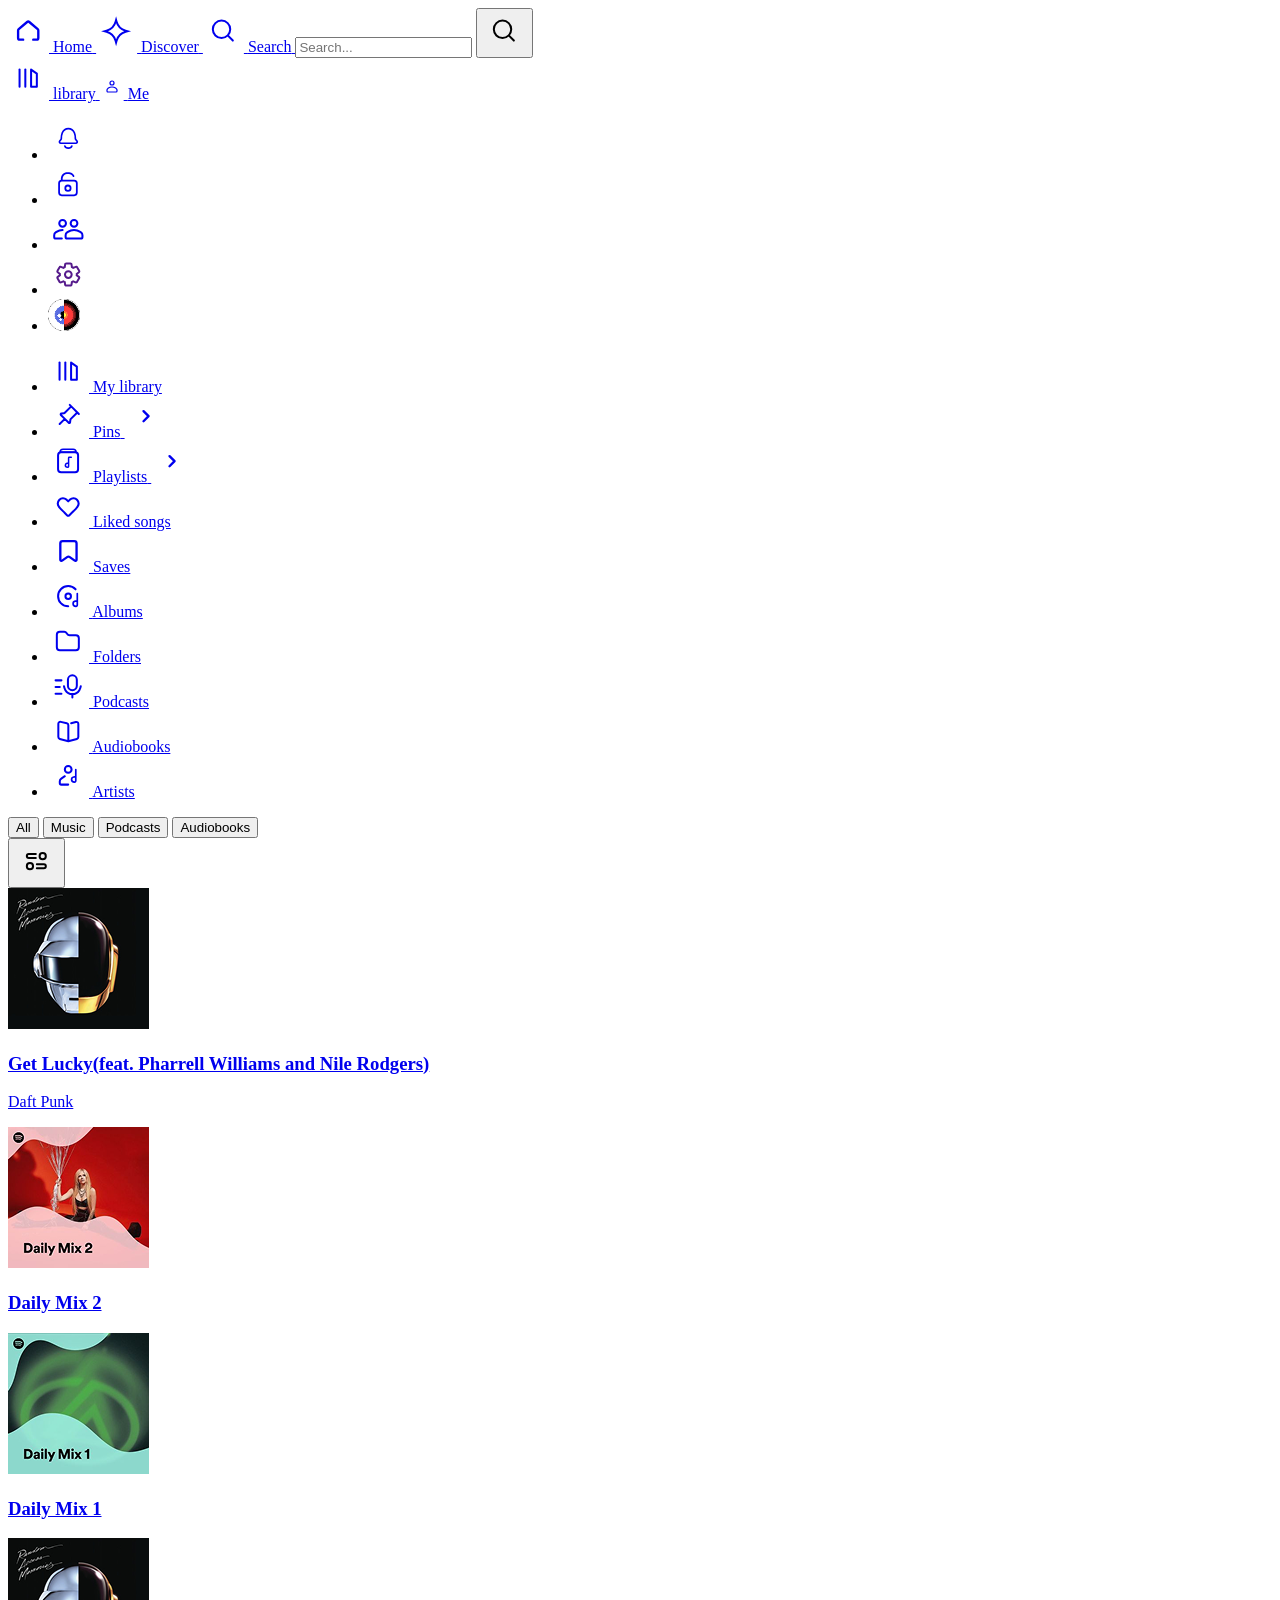
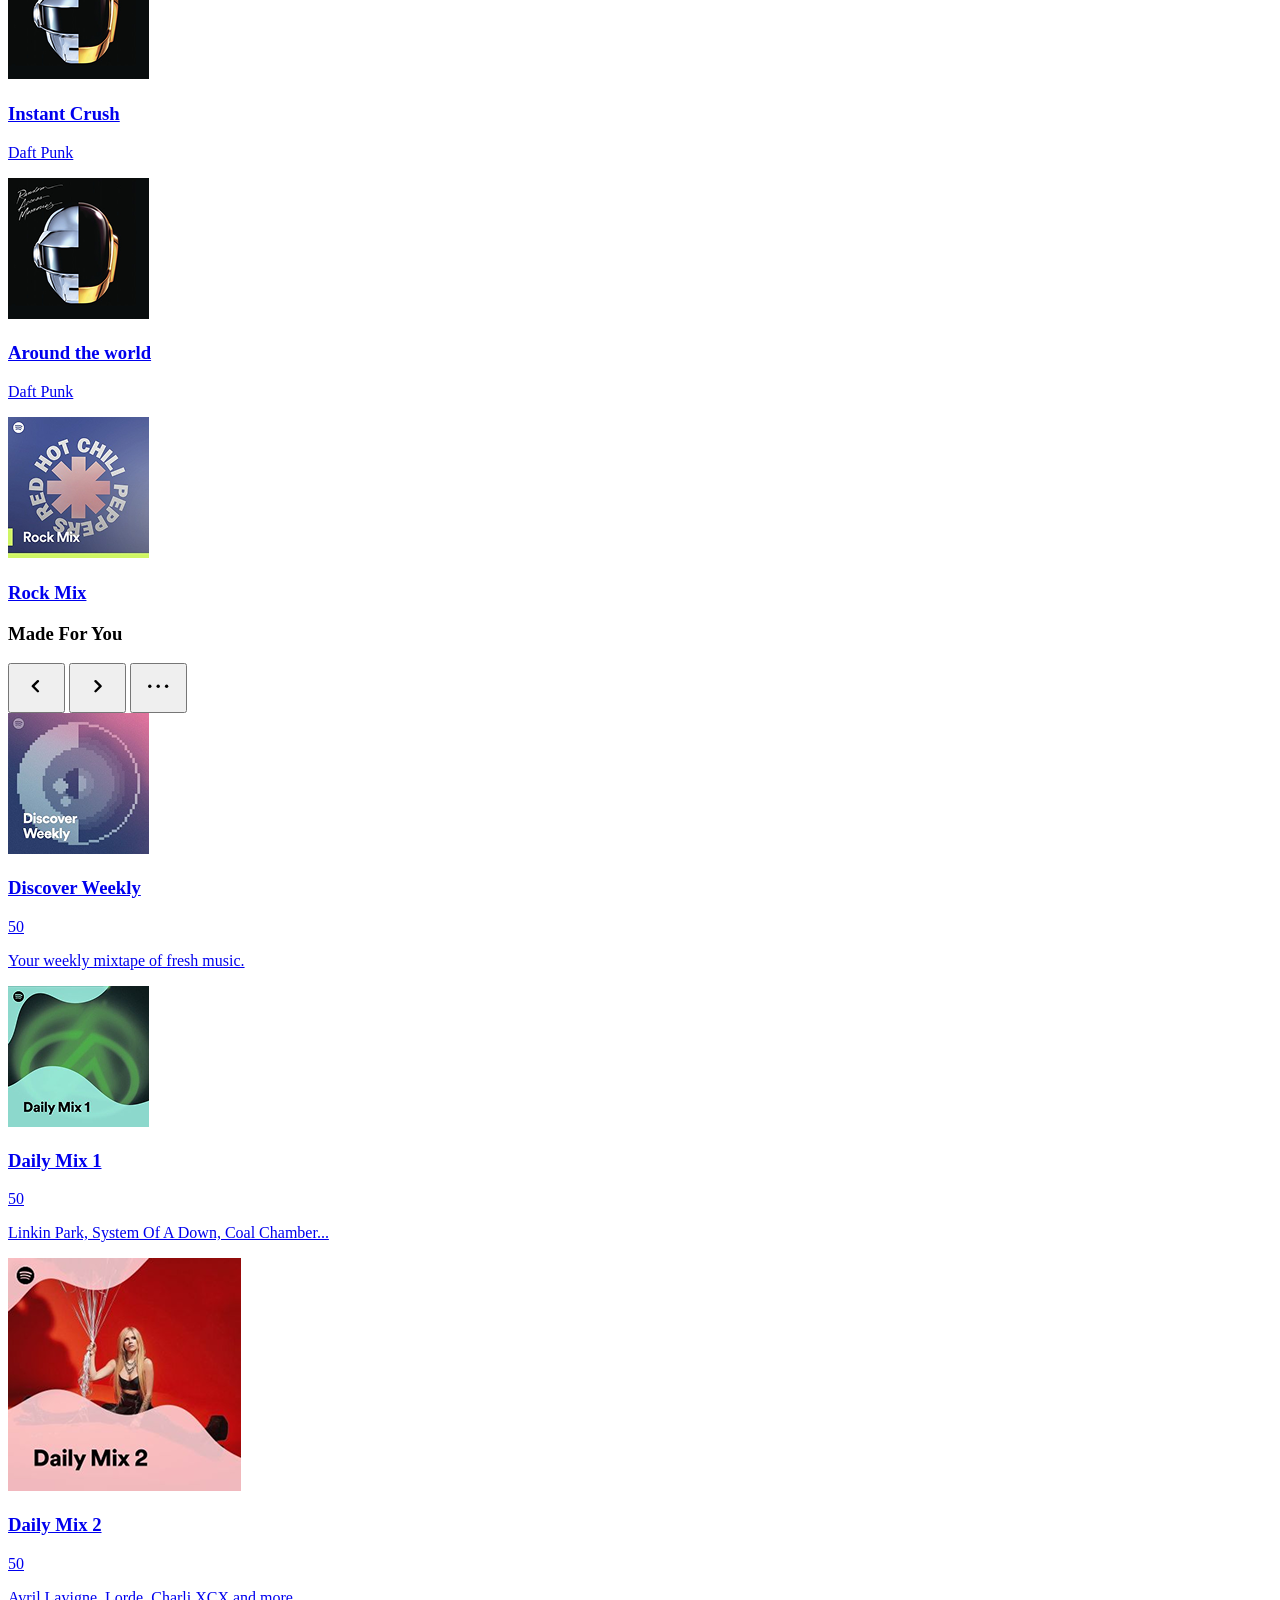
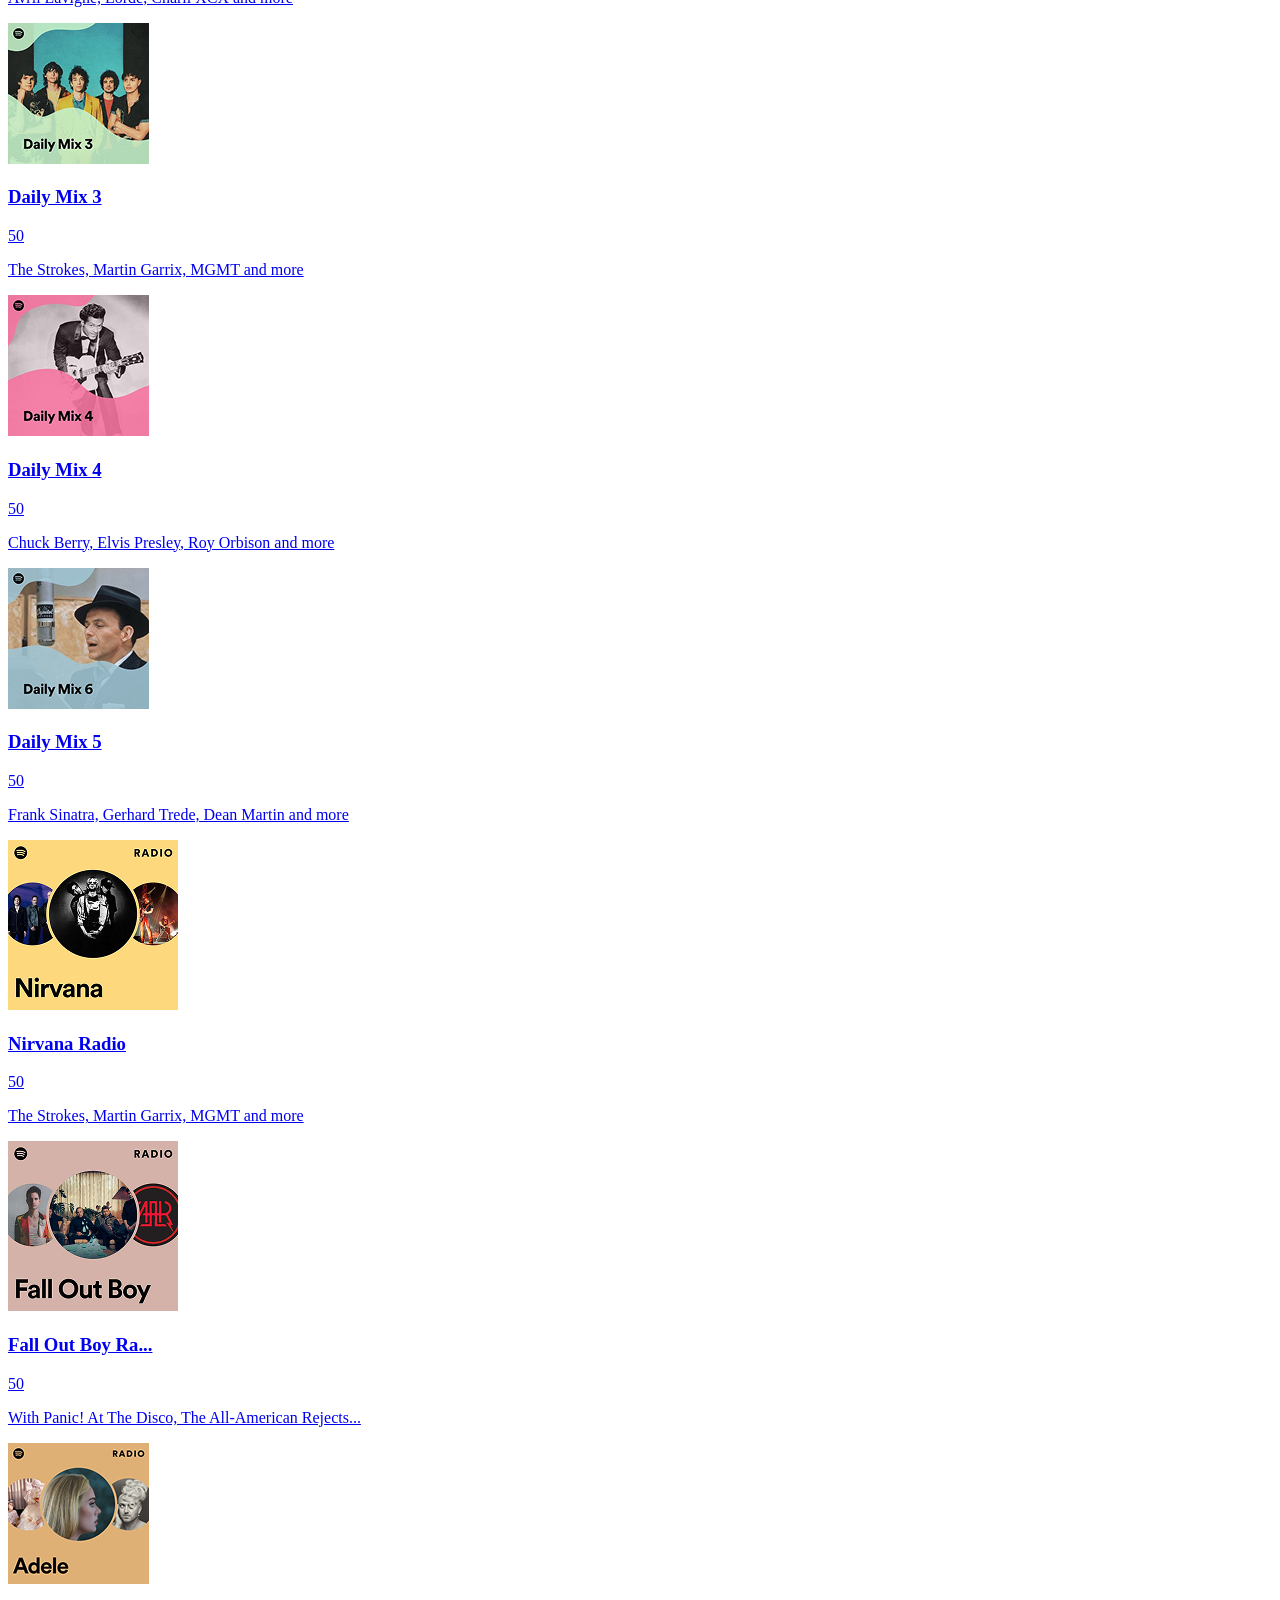
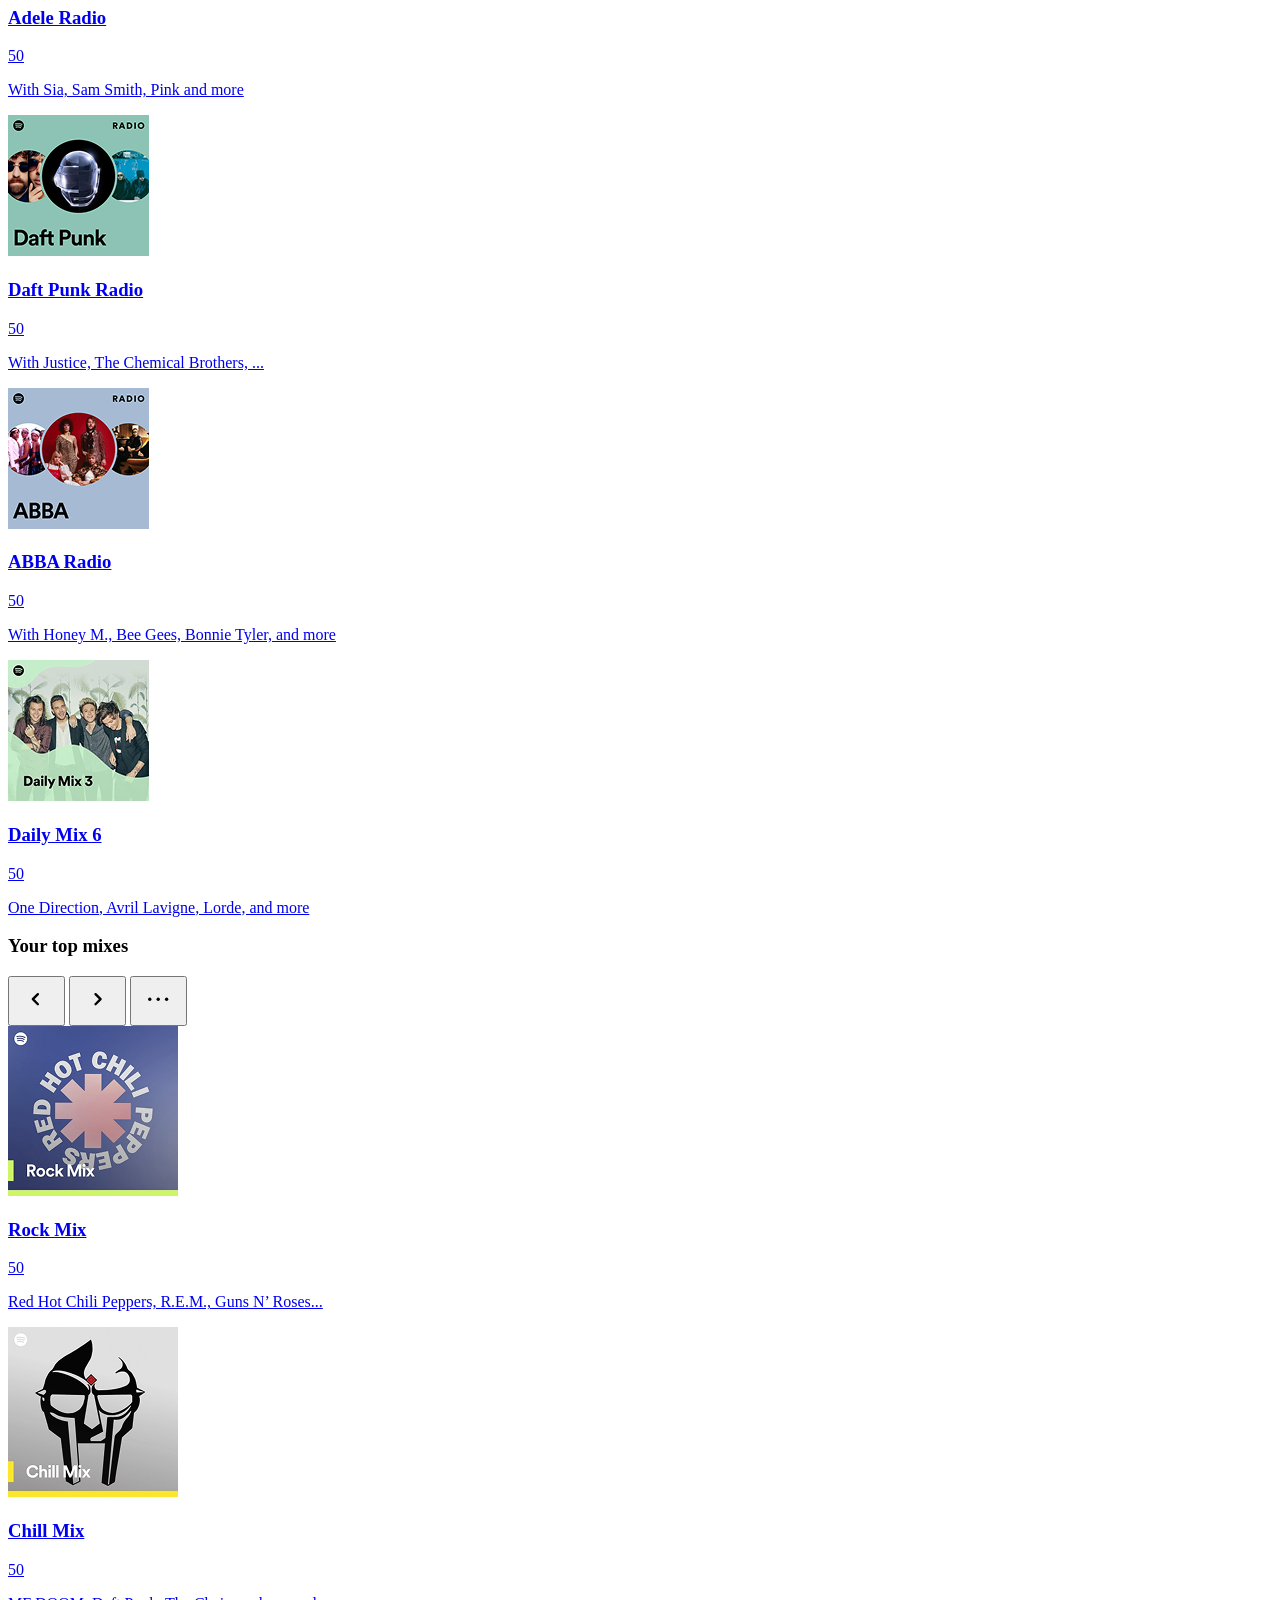
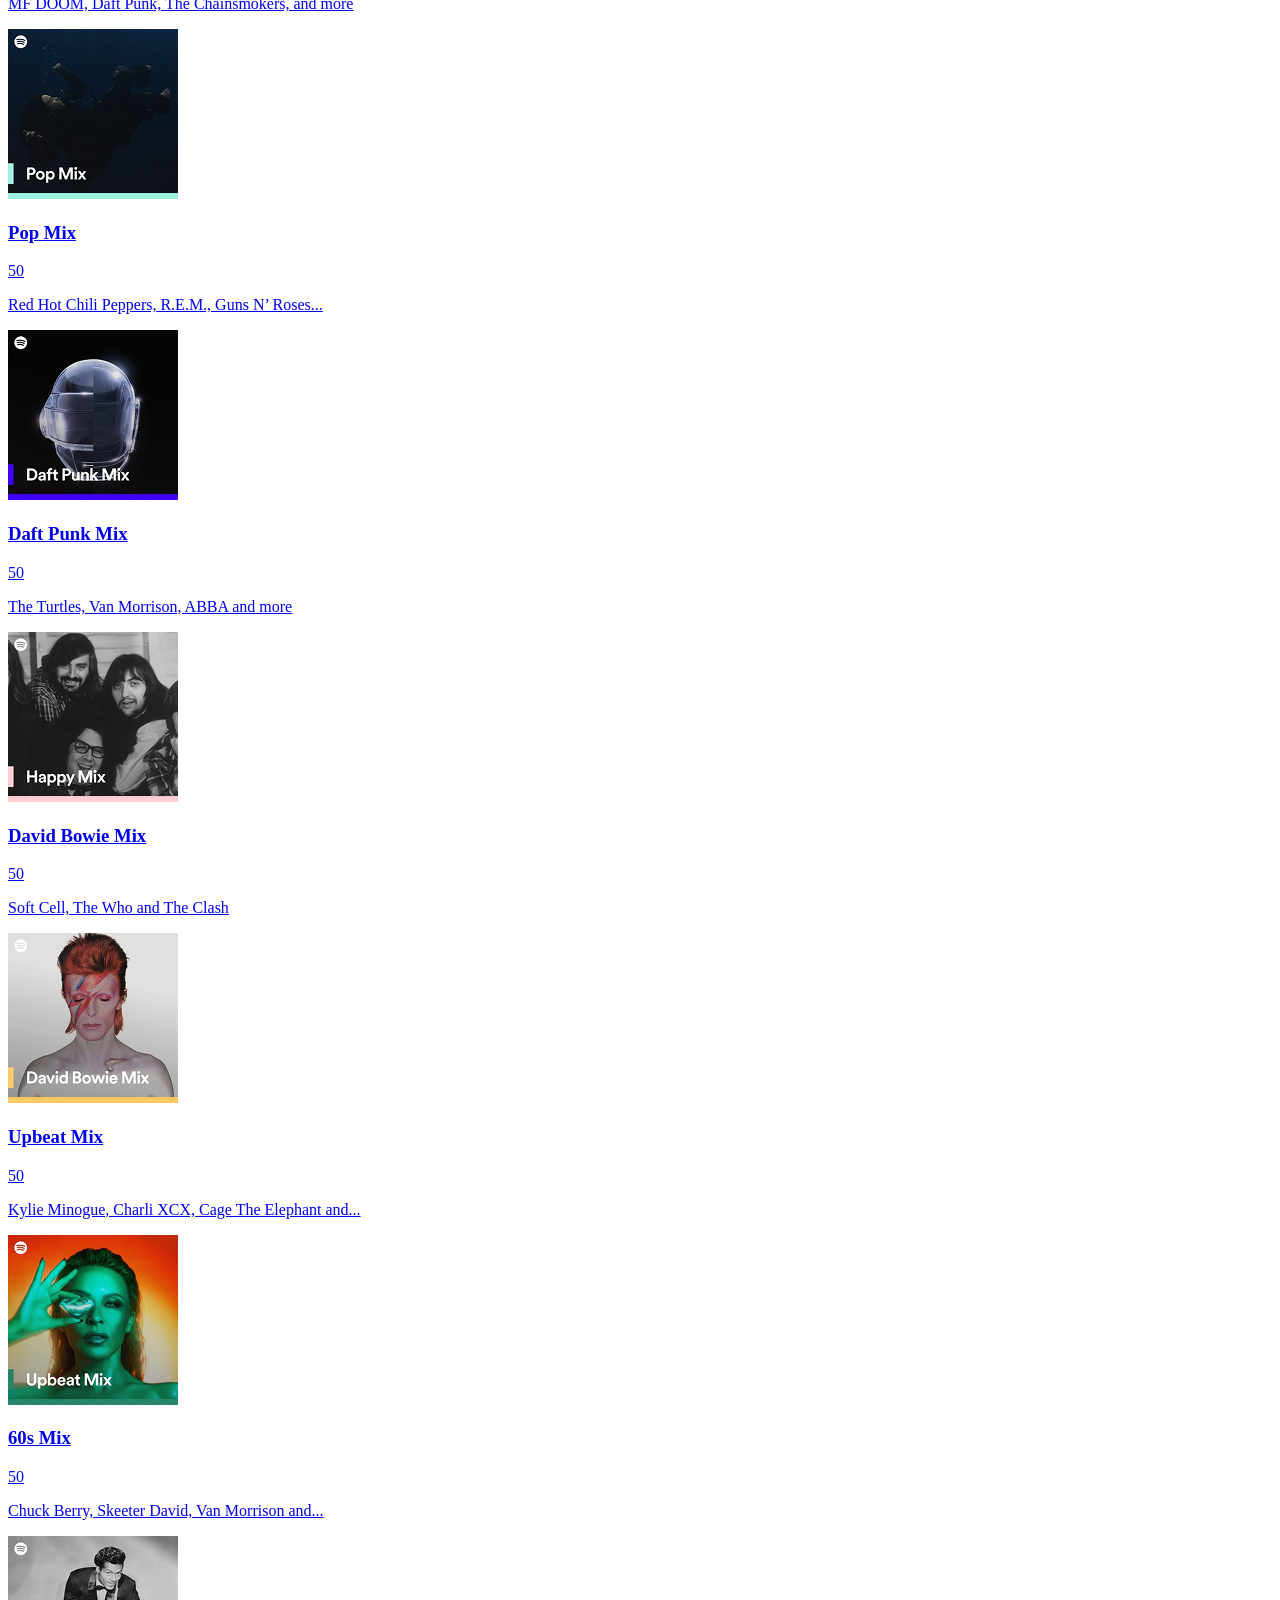
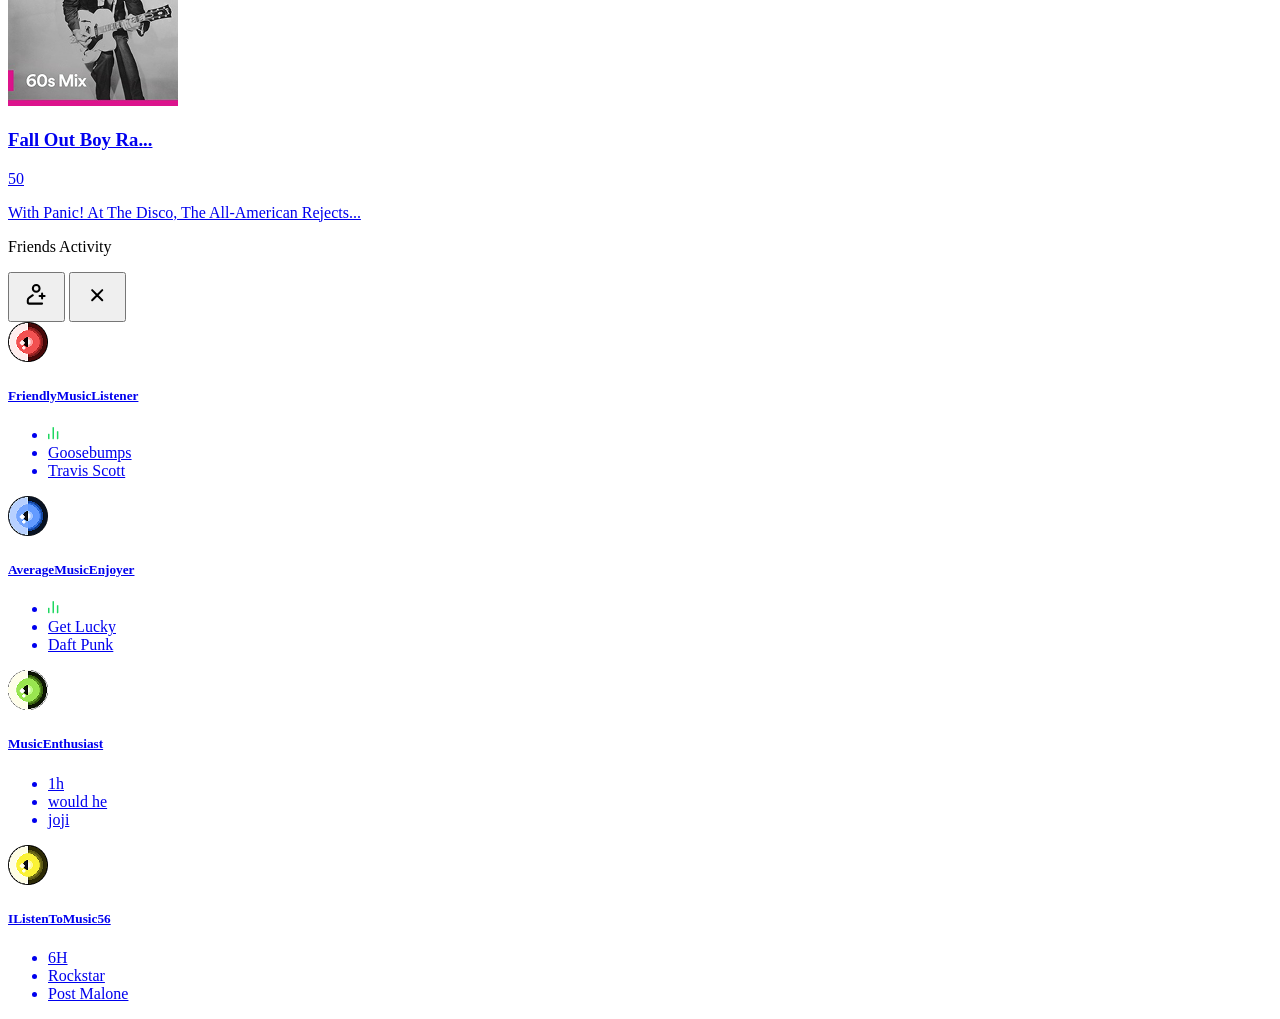
==== index.html @ 13c729ec "Merge branch 'main' into 12-topmixes-section" ====
<!doctype html>
<html lang="en">
  <head>
    <meta charset="UTF-8" />
    <meta name="viewport" content="width=device-width, initial-scale=1.0" />
    <link rel="stylesheet" href="css/styles.css" />
    <title>BugBusters-fy</title>
  </head>
  <body>
    <div class="pageLayout open">
      <!-- *========header content start======= -->
      <header class="header">
        <nav class="header-wrapper">
          <div class="header-nav">
            <a class="active" href="#">
              <svg
                width="41"
                height="41"
                viewBox="0 0 41 41"
                fill="none"
                xmlns="http://www.w3.org/2000/svg"
              >
                <path
                  d="M25.2567 28.6251H28.6243C29.5542 28.6251 30.308 27.8713 30.308 26.9414V19.4329C30.308 18.9376 30.09 18.4674 29.7119 18.1475L21.293 11.0238C20.6652 10.4926 19.7455 10.4926 19.1177 11.0238L10.6988 18.1475C10.3207 18.4674 10.1026 18.9376 10.1026 19.4329V26.9414C10.1026 27.8713 10.8565 28.6251 11.7864 28.6251H15.154"
                  stroke="currentColor"
                  stroke-width="2.3573"
                  stroke-linecap="round"
                  stroke-linejoin="round"
                />
              </svg>
              <span>Home</span>
            </a>
            <a href="#">
              <svg
                width="41"
                height="41"
                viewBox="0 0 41 41"
                fill="none"
                xmlns="http://www.w3.org/2000/svg"
              >
                <path
                  d="M20.5903 10.8229C21.8159 15.1881 25.2271 18.5993 29.5923 19.8249L31.3872 20.3288L29.5923 20.8327C25.2271 22.0583 21.8159 25.4695 20.5903 29.8346L20.0864 31.6296L19.5825 29.8346C18.357 25.4695 14.9457 22.0583 10.5806 20.8327L8.78564 20.3288L10.5806 19.8249C14.9457 18.5993 18.357 15.1881 19.5825 10.8229L20.0864 9.028L20.5903 10.8229Z"
                  stroke="currentColor"
                  stroke-width="2"
                />
              </svg>
              <span>Discover</span>
            </a>
            <a id="searchbar" class="searchbar" href="#">
              <svg
                width="41"
                height="41"
                viewBox="0 0 41 41"
                fill="none"
                xmlns="http://www.w3.org/2000/svg"
              >
                <path
                  d="M24.7356 24.3607C26.2732 22.7923 27.2213 20.6437 27.2213 18.2738C27.2213 13.4713 23.3281 9.57812 18.5256 9.57812C13.7232 9.57812 9.82999 13.4713 9.82999 18.2738C9.82999 23.0763 13.7232 26.9694 18.5256 26.9694C20.9582 26.9694 23.1574 25.9706 24.7356 24.3607ZM24.7356 24.3607L29.83 29.5781"
                  stroke="currentColor"
                  stroke-width="2.02054"
                  stroke-linecap="round"
                />
              </svg>

              <span class="mobile-search">Search</span>
            </a>

            <a id="searchbar-deskt" class="searchbar-deskt">
              <input
                id="search"
                name="search"
                type="search"
                placeholder="Search..."
              />
              <button class="search-button" type="search-button">
                <svg
                  width="41"
                  height="41"
                  viewBox="0 0 41 41"
                  fill="none"
                  xmlns="http://www.w3.org/2000/svg"
                >
                  <path
                    d="M24.7356 24.3607C26.2732 22.7923 27.2213 20.6437 27.2213 18.2738C27.2213 13.4713 23.3281 9.57812 18.5256 9.57812C13.7232 9.57812 9.82999 13.4713 9.82999 18.2738C9.82999 23.0763 13.7232 26.9694 18.5256 26.9694C20.9582 26.9694 23.1574 25.9706 24.7356 24.3607ZM24.7356 24.3607L29.83 29.5781"
                    stroke="currentColor"
                    stroke-width="2.02054"
                    stroke-linecap="round"
                  />
                </svg>
              </button>
            </a>
          </div>

          <div class="user-menu">
            <a class="library" href="#">
              <svg
                width="41"
                height="41"
                viewBox="0 0 41 41"
                fill="none"
                xmlns="http://www.w3.org/2000/svg"
              >
                <path
                  d="M11.562 11.5625V28.8493"
                  stroke="currentColor"
                  stroke-width="2.02054"
                  stroke-linecap="round"
                  stroke-linejoin="round"
                />
                <path
                  d="M17.3242 11.5625V28.8493"
                  stroke="currentColor"
                  stroke-width="2.02054"
                  stroke-linecap="round"
                  stroke-linejoin="round"
                />
                <path
                  d="M23.0865 28.8493V11.5625L28.8488 15.5518V28.8493H23.0865Z"
                  stroke="currentColor"
                  stroke-width="2.02054"
                  stroke-linecap="round"
                  stroke-linejoin="round"
                />
              </svg>
              <span>library</span>
            </a>

            <a href="#">
              <svg
                class="mobile-svg"
                width="24"
                height="24"
                viewBox="0 0 24 24"
                fill="none"
                xmlns="http://www.w3.org/2000/svg"
              >
                <path
                  d="M14 8C14 9.10457 13.1046 10 12 10C10.8954 10 10 9.10457 10 8C10 6.89543 10.8954 6 12 6C13.1046 6 14 6.89543 14 8Z"
                  stroke="currentColor"
                  stroke-width="1.2"
                />
                <path
                  d="M7.8906 13.4063L8.3359 13.1094C9.42098 12.386 10.6959 12 12 12C13.3041 12 14.579 12.386 15.6641 13.1094L16.1094 13.4063C16.6658 13.7772 17 14.4017 17 15.0704V16.0667C17 16.5821 16.5821 17 16.0667 17H12H7.93333C7.41787 17 7 16.5821 7 16.0667V15.0704C7 14.4017 7.3342 13.7772 7.8906 13.4063Z"
                  stroke="currentColor"
                  stroke-width="1.2"
                  stroke-linecap="round"
                  stroke-linejoin="round"
                />
              </svg>
              <span>Me</span>
            </a>
          </div>

          <div class="user-menu-deskt">
            <ul>
              <li class="navbar-notifications">
                <a href="#">
                  <svg
                    width="41"
                    height="41"
                    viewBox="0 0 41 41"
                    fill="none"
                    xmlns="http://www.w3.org/2000/svg"
                  >
                    <path
                      d="M27.8736 24.2741H12.8179C11.6282 24.2741 10.9784 22.8866 11.74 21.9727L12.9945 20.4673C13.2098 20.2088 13.3174 19.882 13.3141 19.5456C13.2934 17.4262 13.6655 9.54102 20.3457 9.54102C27.0259 9.54102 27.398 17.4262 27.3774 19.5456C27.3741 19.882 27.4816 20.2088 27.697 20.4673L28.9515 21.9727C29.7131 22.8866 29.0632 24.2741 27.8736 24.2741Z"
                      stroke="currentColor"
                      stroke-width="1.6838"
                      stroke-linecap="round"
                      stroke-linejoin="round"
                    />
                    <path
                      d="M16.8379 27.0801C16.8379 27.0801 17.5395 29.1848 20.3458 29.1848C23.1521 29.1848 23.8536 27.0801 23.8536 27.0801"
                      stroke="currentColor"
                      stroke-width="1.6838"
                      stroke-linecap="round"
                      stroke-linejoin="round"
                    />
                  </svg>
                </a>
              </li>
              <li>
                <a href="#">
                  <svg
                    width="41"
                    height="41"
                    viewBox="0 0 41 41"
                    fill="none"
                    xmlns="http://www.w3.org/2000/svg"
                  >
                    <path
                      d="M24.7338 12.4639C24.9425 12.9074 25.4713 13.0978 25.9148 12.889C26.3583 12.6803 26.5487 12.1515 26.3399 11.708L24.7338 12.4639ZM13.8048 16.1865C14.6809 16.0443 14.6809 16.0447 14.681 16.0451C14.681 16.0452 14.6811 16.0456 14.6811 16.0457C14.6812 16.0461 14.6812 16.0464 14.6812 16.0465C14.6813 16.0468 14.6813 16.0467 14.6812 16.0462C14.681 16.0451 14.6806 16.0424 14.68 16.0382C14.6787 16.0296 14.6766 16.0148 14.674 15.9941C14.6687 15.9526 14.6611 15.8877 14.6536 15.8029C14.6385 15.6328 14.6236 15.3846 14.6263 15.0851C14.6318 14.4798 14.7089 13.6967 14.9783 12.9307C15.2453 12.1715 15.6926 11.4504 16.4326 10.914C17.1704 10.3793 18.2742 9.97351 19.9514 9.97351V8.19836C17.9791 8.19836 16.4899 8.68016 15.3908 9.47676C14.2941 10.2717 13.661 11.3258 13.3037 12.3418C12.9488 13.3509 12.8578 14.3429 12.8512 15.069C12.8479 15.4352 12.866 15.7418 12.8854 15.96C12.8951 16.0693 12.9052 16.157 12.9132 16.2195C12.9172 16.2508 12.9207 16.2758 12.9234 16.2941C12.9247 16.3033 12.9259 16.3108 12.9267 16.3166C12.9272 16.3195 12.9276 16.3219 12.9279 16.324C12.9281 16.325 12.9282 16.3259 12.9283 16.3267C12.9284 16.3271 12.9285 16.3276 12.9285 16.3278C12.9286 16.3282 12.9287 16.3287 13.8048 16.1865ZM19.9514 9.97351C21.4562 9.97351 22.4981 10.3005 23.2263 10.7507C23.9524 11.1996 24.4245 11.8067 24.7338 12.4639L26.3399 11.708C25.9085 10.7913 25.2234 9.89837 24.1597 9.24076C23.0981 8.58443 21.7176 8.19836 19.9514 8.19836V9.97351Z"
                      fill="currentColor"
                    />
                    <path
                      d="M26.1644 16.6309H13.7384C12.2678 16.6309 11.0757 17.823 11.0757 19.2936V28.6131C11.0757 30.0837 12.2678 31.2758 13.7384 31.2758H26.1644C27.635 31.2758 28.8271 30.0837 28.8271 28.6131V19.2936C28.8271 17.823 27.635 16.6309 26.1644 16.6309Z"
                      stroke="currentColor"
                      stroke-width="1.77515"
                    />
                    <circle
                      cx="19.9514"
                      cy="24.1744"
                      r="2.66272"
                      stroke="currentColor"
                      stroke-width="1.77515"
                    />
                  </svg>
                </a>
              </li>
              <li>
                <a href="#">
                  <svg
                    width="41"
                    height="41"
                    viewBox="0 0 41 41"
                    fill="none"
                    xmlns="http://www.w3.org/2000/svg"
                  >
                    <path
                      d="M29.4 14.3129C29.4 16.1727 27.8923 17.6804 26.0324 17.6804C24.1726 17.6804 22.6649 16.1727 22.6649 14.3129C22.6649 12.453 24.1726 10.9453 26.0324 10.9453C27.8923 10.9453 29.4 12.453 29.4 14.3129Z"
                      stroke="currentColor"
                      stroke-width="2.02054"
                    />
                    <path
                      d="M19.1131 23.4167L19.8629 22.9168C21.6899 21.6988 23.8366 21.0488 26.0324 21.0488C28.2282 21.0488 30.3749 21.6988 32.202 22.9168L32.9518 23.4167C33.8886 24.0412 34.4513 25.0927 34.4513 26.2187V27.8962C34.4513 28.7641 33.7477 29.4677 32.8798 29.4677H26.0324H19.185C18.3171 29.4677 17.6135 28.7641 17.6135 27.8962V26.2187C17.6135 25.0927 18.1762 24.0412 19.1131 23.4167Z"
                      stroke="currentColor"
                      stroke-width="2.02054"
                      stroke-linecap="round"
                      stroke-linejoin="round"
                    />
                    <path
                      d="M17.9811 14.3129C17.9811 16.1727 16.4734 17.6804 14.6135 17.6804C12.7537 17.6804 11.246 16.1727 11.246 14.3129C11.246 12.453 12.7537 10.9453 14.6135 10.9453C16.4734 10.9453 17.9811 12.453 17.9811 14.3129Z"
                      stroke="currentColor"
                      stroke-width="2.02054"
                    />
                    <path
                      d="M14.6135 21.0488C12.4177 21.0488 10.271 21.6988 8.44398 22.9168L7.69419 23.4167C6.75734 24.0412 6.19461 25.0927 6.19461 26.2187V27.8962C6.19461 28.7641 6.89821 29.4677 7.76614 29.4677H13.8271"
                      stroke="currentColor"
                      stroke-width="2.02054"
                      stroke-linecap="round"
                      stroke-linejoin="round"
                    />
                  </svg>
                </a>
              </li>
              <li>
                <a href="">
                  <svg
                    width="41"
                    height="41"
                    viewBox="0 0 41 41"
                    fill="none"
                    xmlns="http://www.w3.org/2000/svg"
                  >
                    <path
                      d="M22.4407 31.5846H18.208C17.9258 31.5846 17.6812 31.493 17.4743 31.3096C17.2674 31.1263 17.1451 30.8971 17.1075 30.6221L16.7688 28.0646C16.5243 27.973 16.294 27.863 16.0781 27.7346C15.8613 27.6063 15.6495 27.4688 15.4426 27.3221L12.9876 28.3121C12.7242 28.4038 12.4608 28.413 12.1975 28.3396C11.9341 28.2663 11.7272 28.1105 11.5767 27.8721L9.48852 24.3246C9.33802 24.0863 9.29099 23.8296 9.34743 23.5546C9.40387 23.2796 9.54496 23.0596 9.7707 22.8946L11.8871 21.3271C11.8683 21.1988 11.8589 21.0749 11.8589 20.9553V20.2128C11.8589 20.094 11.8683 19.9705 11.8871 19.8421L9.7707 18.2746C9.54496 18.1096 9.40387 17.8896 9.34743 17.6146C9.29099 17.3396 9.33802 17.083 9.48852 16.8446L11.5767 13.2971C11.7084 13.0405 11.9104 12.8799 12.1828 12.8153C12.456 12.7515 12.7242 12.7655 12.9876 12.8571L15.4426 13.8471C15.6495 13.7005 15.8659 13.563 16.0916 13.4346C16.3173 13.3063 16.5431 13.1963 16.7688 13.1046L17.1075 10.5471C17.1451 10.2721 17.2674 10.043 17.4743 9.85964C17.6812 9.67631 17.9258 9.58464 18.208 9.58464H22.4407C22.7229 9.58464 22.9675 9.67631 23.1744 9.85964C23.3813 10.043 23.5036 10.2721 23.5412 10.5471L23.8798 13.1046C24.1244 13.1963 24.355 13.3063 24.5718 13.4346C24.7877 13.563 24.9992 13.7005 25.2061 13.8471L27.6611 12.8571C27.9245 12.7655 28.1878 12.7563 28.4512 12.8296C28.7146 12.903 28.9215 13.0588 29.072 13.2971L31.1602 16.8446C31.3107 17.083 31.3577 17.3396 31.3013 17.6146C31.2448 17.8896 31.1037 18.1096 30.878 18.2746L28.7616 19.8421C28.7804 19.9705 28.7898 20.094 28.7898 20.2128V20.9553C28.7898 21.0749 28.771 21.1988 28.7334 21.3271L30.8498 22.8946C31.0755 23.0596 31.2166 23.2796 31.273 23.5546C31.3295 23.8296 31.2824 24.0863 31.1319 24.3246L29.0438 27.8446C28.8933 28.083 28.6818 28.2436 28.4094 28.3264C28.1363 28.4086 27.868 28.4038 27.6047 28.3121L25.2061 27.3221C24.9992 27.4688 24.7828 27.6063 24.5571 27.7346C24.3313 27.863 24.1056 27.973 23.8798 28.0646L23.5412 30.6221C23.5036 30.8971 23.3813 31.1263 23.1744 31.3096C22.9675 31.493 22.7229 31.5846 22.4407 31.5846Z"
                      stroke="currentColor"
                      stroke-width="2"
                    />
                    <circle
                      cx="20.3243"
                      cy="20.5848"
                      r="3.34783"
                      stroke="currentColor"
                      stroke-width="2"
                    />
                  </svg>
                </a>
              </li>
              <li>
                <a href="#"
                  ><img
                    src="./assets/images/Sprite-0002 1.png"
                    alt="profile logo"
                /></a>
              </li>
            </ul>
          </div>
        </nav>
      </header>

      <!-- *header section end -->

      <!-- *Main navigation section start -->

      <aside class="sideNavbar">
        <nav>
          <ul>
            <li>
              <a href="#" class="my-library">
                <svg
                  width="41"
                  height="41"
                  viewBox="0 0 41 41"
                  fill="none"
                  xmlns="http://www.w3.org/2000/svg"
                >
                  <path
                    d="M11.562 11.5625V28.8493"
                    stroke="currentColor"
                    stroke-width="2.02054"
                    stroke-linecap="round"
                    stroke-linejoin="round"
                  />
                  <path
                    d="M17.3242 11.5625V28.8493"
                    stroke="currentColor"
                    stroke-width="2.02054"
                    stroke-linecap="round"
                    stroke-linejoin="round"
                  />
                  <path
                    d="M23.0865 28.8493V11.5625L28.8488 15.5518V28.8493H23.0865Z"
                    stroke="currentColor"
                    stroke-width="2.02054"
                    stroke-linecap="round"
                    stroke-linejoin="round"
                  />
                </svg>
                <span>My library</span>
              </a>
            </li>
            <li>
              <a href="#" class="Pins">
                <svg
                  width="41"
                  height="41"
                  viewBox="0 0 41 41"
                  fill="none"
                  xmlns="http://www.w3.org/2000/svg"
                >
                  <path
                    d="M29.3209 16.4258L30.8388 17.9436M29.3209 16.4258L22.6206 23.1262C22.4974 23.2493 22.4191 23.4101 22.3981 23.5829L22.0634 26.3362C21.9851 26.9808 21.1987 27.2521 20.7395 26.7929L16.811 22.8644M29.3209 16.4258L23.2496 10.3544M21.7318 8.8366L23.2496 10.3544M23.2496 10.3544L16.5492 17.0548C16.4261 17.1779 16.2653 17.2562 16.0925 17.2773L13.3392 17.6119C12.6946 17.6903 12.4233 18.4767 12.8824 18.9358L16.811 22.8644M16.811 22.8644L11.6432 28.0322"
                    stroke="currentColor"
                    stroke-width="2"
                    stroke-linecap="round"
                    stroke-linejoin="round"
                  />
                </svg>
                <span>Pins</span>
                <svg
                  width="41"
                  height="41"
                  viewBox="0 0 41 41"
                  fill="none"
                  xmlns="http://www.w3.org/2000/svg"
                >
                  <path
                    d="M18.5216 25.2578L23.5729 20.2065L18.5216 15.1551"
                    stroke="currentColor"
                    stroke-width="2.3573"
                    stroke-linecap="round"
                    stroke-linejoin="round"
                  />
                </svg>
              </a>
            </li>
            <li>
              <a href="#" class="playlists">
                <svg
                  width="41"
                  height="41"
                  viewBox="0 0 41 41"
                  fill="none"
                  xmlns="http://www.w3.org/2000/svg"
                >
                  <rect
                    width="20"
                    height="20"
                    rx="3"
                    transform="matrix(1 0 0 -1 10.0757 31.3301)"
                    stroke="currentColor"
                    stroke-width="2"
                    stroke-linejoin="round"
                  />
                  <path
                    d="M12.0757 11.3301H28.0757C28.0757 9.67322 26.7325 8.33008 25.0757 8.33008H15.0757C13.4188 8.33008 12.0757 9.67322 12.0757 11.3301Z"
                    stroke="currentColor"
                    stroke-width="1.5"
                    stroke-linejoin="round"
                  />
                  <path
                    d="M20.5883 22.286V16.9551C20.5883 16.6099 20.8681 16.3301 21.2133 16.3301H23.3297M20.5883 22.286V25.303C20.5883 25.8578 20.1944 26.3413 19.6397 26.3289C18.6777 26.3075 17.3297 25.9738 17.3297 24.2713C17.3297 21.6242 20.5883 22.286 20.5883 22.286Z"
                    stroke="currentColor"
                    stroke-width="1.5"
                    stroke-linecap="round"
                    stroke-linejoin="round"
                  />
                </svg>
                <span>Playlists</span>

                <svg
                  width="41"
                  height="41"
                  viewBox="0 0 41 41"
                  fill="none"
                  xmlns="http://www.w3.org/2000/svg"
                >
                  <path
                    d="M18.5216 25.2578L23.5729 20.2065L18.5216 15.1551"
                    stroke="currentColor"
                    stroke-width="2.3573"
                    stroke-linecap="round"
                    stroke-linejoin="round"
                  />
                </svg>
              </a>
            </li>

            <li>
              <a href="#" class="liked-songs">
                <svg
                  width="41"
                  height="41"
                  viewBox="0 0 41 41"
                  fill="none"
                  xmlns="http://www.w3.org/2000/svg"
                >
                  <path
                    d="M22.0692 13.5685L20.2054 15.3745L18.3415 13.5685C16.3872 11.6749 13.252 11.7794 11.4282 13.7991C9.65841 15.7589 9.41476 18.6943 11.0173 20.793C11.2143 21.0509 11.4079 21.2979 11.5922 21.524C12.7586 22.9549 15.3036 25.4539 16.5788 26.7949C17.5209 27.7857 18.3677 28.6121 19.0057 29.214C19.6794 29.8496 20.7193 29.8357 21.3943 29.2014C22.5707 28.0961 24.3746 26.3743 25.6453 25.0379C26.9204 23.6969 27.6521 22.9549 28.8186 21.524C29.0028 21.2979 29.1965 21.0509 29.3934 20.793C30.996 18.6943 30.7523 15.7589 28.9826 13.7991C27.1587 11.7794 24.0236 11.6749 22.0692 13.5685Z"
                    stroke="currentColor"
                    stroke-width="2.02054"
                    stroke-linecap="round"
                    stroke-linejoin="round"
                  />
                </svg>
                <span>Liked songs</span>
              </a>
            </li>
            <li>
              <a href="#" class="saves">
                <svg
                  width="41"
                  height="41"
                  viewBox="0 0 41 41"
                  fill="none"
                  xmlns="http://www.w3.org/2000/svg"
                >
                  <path
                    d="M12.3243 12.4017V28.7055C12.3243 29.6489 13.3907 30.1977 14.1583 29.6493L19.095 26.1232C19.9016 25.5471 20.985 25.5471 21.7916 26.1232L26.7283 29.6493C27.4959 30.1977 28.5623 29.6489 28.5623 28.7055V12.4017C28.5623 11.1206 27.5237 10.082 26.2426 10.082H14.644C13.3629 10.082 12.3243 11.1206 12.3243 12.4017Z"
                    stroke="currentColor"
                    stroke-width="2.3197"
                  />
                </svg>
                <span>Saves</span>
              </a>
            </li>
            <li>
              <a href="#" class="albums">
                <svg
                  width="41"
                  height="41"
                  viewBox="0 0 41 41"
                  fill="none"
                  xmlns="http://www.w3.org/2000/svg"
                >
                  <circle
                    cx="20.2054"
                    cy="20.2065"
                    r="2.75528"
                    stroke="currentColor"
                    stroke-width="2.02054"
                  />
                  <path
                    d="M20.2053 30.3089C14.6257 30.3089 10.1026 25.7858 10.1026 20.2062C10.1026 14.6267 14.6257 10.1035 20.2053 10.1035C23.1179 10.1035 25.7427 11.3361 27.5864 13.3081"
                    stroke="currentColor"
                    stroke-width="2.02054"
                    stroke-linecap="round"
                  />
                  <path
                    d="M29.2959 17.5801V25.1571M29.2959 25.1571V28.9201C29.2959 29.6692 28.7624 30.3226 28.0136 30.299C26.7754 30.26 25.0864 29.8159 25.0864 27.6828C25.0864 24.3152 29.2959 25.1571 29.2959 25.1571Z"
                    stroke="currentColor"
                    stroke-width="1.68378"
                    stroke-linecap="round"
                    stroke-linejoin="round"
                  />
                </svg>
                <span>Albums</span>
              </a>
            </li>
            <li>
              <a href="#" class="folders">
                <svg
                  width="41"
                  height="41"
                  viewBox="0 0 41 41"
                  fill="none"
                  xmlns="http://www.w3.org/2000/svg"
                >
                  <path
                    d="M30.8324 26.3301C30.8324 27.9869 29.4893 29.3301 27.8324 29.3301H11.8324C10.1755 29.3301 8.8324 27.9869 8.8324 26.3301V14.1301V13.8301C8.8324 12.1732 10.1755 10.8301 11.8324 10.8301H16.192C17.2142 10.8301 18.166 11.3505 18.7177 12.2111L19.0625 12.7491C19.6142 13.6096 20.566 14.1301 21.5882 14.1301H27.8324C29.4893 14.1301 30.8324 15.4732 30.8324 17.1301V26.3301Z"
                    stroke="currentColor"
                    stroke-width="2"
                    stroke-linejoin="round"
                  />
                </svg>
                <span>Folders</span>
              </a>
            </li>
            <li>
              <a href="#" class="podcasts">
                <svg
                  width="41"
                  height="41"
                  viewBox="0 0 41 41"
                  fill="none"
                  xmlns="http://www.w3.org/2000/svg"
                >
                  <path
                    d="M19.9314 13.7771V19.7066C19.9314 22.1626 21.9224 24.1536 24.3785 24.1536C26.8345 24.1536 28.8255 22.1626 28.8255 19.7066V18.7183V13.7771C28.8255 11.3211 26.8345 9.33008 24.3785 9.33008C21.9224 9.33008 19.9314 11.3211 19.9314 13.7771Z"
                    stroke="currentColor"
                    stroke-width="2.016"
                    stroke-linecap="round"
                  />
                  <path
                    d="M15.9784 20.2012C15.9784 20.2012 16.9666 28.1071 24.3784 28.1071M24.3784 28.1071C31.7902 28.1071 32.7784 20.2012 32.7784 20.2012M24.3784 28.1071V31.5659"
                    stroke="currentColor"
                    stroke-width="2.016"
                    stroke-linecap="round"
                  />
                  <path
                    d="M7.57837 14.3711H13.4584"
                    stroke="currentColor"
                    stroke-width="2.016"
                    stroke-linecap="round"
                  />
                  <path
                    d="M7.57837 21.0898H11.7784"
                    stroke="currentColor"
                    stroke-width="2.016"
                    stroke-linecap="round"
                  />
                  <path
                    d="M7.57837 27.8105H13.4584"
                    stroke="currentColor"
                    stroke-width="2.016"
                    stroke-linecap="round"
                  />
                </svg>
                <span>Podcasts</span>
              </a>
            </li>
            <li>
              <a href="#" class="audiobooks">
                <svg
                  width="41"
                  height="41"
                  viewBox="0 0 41 41"
                  fill="none"
                  xmlns="http://www.w3.org/2000/svg"
                >
                  <path
                    d="M20.3297 30.3301L11.7921 27.9475C10.9276 27.7062 10.3297 26.9186 10.3297 26.0211V12.8486C10.3297 11.561 11.5286 10.6089 12.7827 10.9006L18.7827 12.2959C19.6886 12.5066 20.3297 13.3139 20.3297 14.2439V30.3301ZM20.3297 30.3301L28.8673 27.9475C29.7318 27.7062 30.3297 26.9186 30.3297 26.0211V12.9126C30.3297 11.6049 29.0954 10.649 27.8294 10.9762L23.1297 12.1905"
                    stroke="currentColor"
                    stroke-width="2"
                    stroke-linecap="round"
                    stroke-linejoin="round"
                  />
                </svg>
                <span>Audiobooks</span>
              </a>
            </li>
            <li>
              <a href="#" class="artists">
                <svg
                  width="41"
                  height="41"
                  viewBox="0 0 41 41"
                  fill="none"
                  xmlns="http://www.w3.org/2000/svg"
                >
                  <path
                    d="M23.573 13.4691C23.573 15.329 22.0653 16.8367 20.2055 16.8367C18.3456 16.8367 16.8379 15.329 16.8379 13.4691C16.8379 11.6093 18.3456 10.1016 20.2055 10.1016C22.0653 10.1016 23.573 11.6093 23.573 13.4691Z"
                    stroke="currentColor"
                    stroke-width="2.02054"
                  />
                  <path
                    d="M16.8379 20.2051L13.2861 22.5729C12.3493 23.1975 11.7866 24.249 11.7866 25.3749V27.0525C11.7866 27.9204 12.4902 28.624 13.3581 28.624H20.2055"
                    stroke="currentColor"
                    stroke-width="2.02054"
                    stroke-linecap="round"
                    stroke-linejoin="round"
                  />
                  <path
                    d="M27.7825 13.4688V21.0458M27.7825 21.0458V24.8088C27.7825 25.5579 27.249 26.2113 26.5003 26.1877C25.262 26.1487 23.5731 25.7046 23.5731 23.5715C23.5731 20.2039 27.7825 21.0458 27.7825 21.0458Z"
                    stroke="currentColor"
                    stroke-width="1.68378"
                    stroke-linecap="round"
                    stroke-linejoin="round"
                  />
                </svg>
                <span>Artists</span>
              </a>
            </li>
          </ul>
        </nav>
      </aside>

      <!-- *Main navigation section end -->

      <main class="main">
        <div class="main-container">
          <!----- filter --->
          <section class="filter">
            <div class="filter-btns">
              <button class="all active">All</button>
              <button class="Music">Music</button>
              <button class="Podcasts">Podcasts</button>
              <button class="Audiobooks">Audiobooks</button>
            </div>
            <button class="filter-icon">
              <svg
                width="41"
                height="41"
                viewBox="0 0 41 41"
                fill="none"
                xmlns="http://www.w3.org/2000/svg"
              >
                <path
                  d="M19.8269 13.0859H12.8269C11.7223 13.0859 10.8269 13.9814 10.8269 15.0859C10.8269 16.1905 11.7223 17.0859 12.8269 17.0859H19.8269"
                  stroke="currentColor"
                  stroke-width="2"
                  stroke-linecap="round"
                />
                <rect
                  x="23.5961"
                  y="12.0859"
                  width="6.23077"
                  height="6.23077"
                  rx="3.11538"
                  stroke="currentColor"
                  stroke-width="2"
                />
                <path
                  d="M20.8269 27.3164L27.8269 27.3164C28.9315 27.3164 29.8269 26.421 29.8269 25.3164C29.8269 24.2118 28.9315 23.3164 27.8269 23.3164L20.8269 23.3164"
                  stroke="currentColor"
                  stroke-width="2"
                  stroke-linecap="round"
                />
                <rect
                  x="17.0577"
                  y="28.3164"
                  width="6.23077"
                  height="6.23077"
                  rx="3.11538"
                  transform="rotate(-180 17.0577 28.3164)"
                  stroke="currentColor"
                  stroke-width="2"
                />
              </svg>
            </button>
          </section>

          <!----- ---recent section for mobile ----->
          <section class="recent">
            <div class="recent-container">
              <article>
                <a href="#" class="card-recent">
                  <div class="img-container">
                    <img
                      src="./assets/images/daftpunk.png"
                      alt="Random Access Memories"
                    />
                  </div>
                  <div class="text-container">
                    <div class="heading">
                      <h3>
                        Get Lucky(feat. Pharrell Williams and Nile Rodgers)
                      </h3>
                    </div>
                    <div class="description">
                      <p>Daft Punk</p>
                    </div>
                  </div>
                </a>
              </article>

              <article>
                <a href="#" class="card-recent">
                  <div class="img-container">
                    <img
                      src="./assets/images/dailymix2.png"
                      alt="Daily Mix 2"
                    />
                  </div>
                  <div class="text-container">
                    <div class="heading">
                      <h3>Daily Mix 2</h3>
                    </div>
                  </div>
                </a>
              </article>

              <article>
                <a href="#" class="card-recent">
                  <div class="img-container">
                    <img src="./assets/images/dalymix1.png" alt="Daily Mix 1" />
                  </div>
                  <div class="text-container">
                    <div class="heading">
                      <h3>Daily Mix 1</h3>
                    </div>
                  </div>
                </a>
              </article>

              <article>
                <a href="#" class="card-recent">
                  <div class="img-container">
                    <img
                      src="./assets/images/daftpunk.png"
                      alt="Instant Crush"
                    />
                  </div>
                  <div class="text-container">
                    <div class="heading">
                      <h3>Instant Crush</h3>
                    </div>
                    <div class="description">
                      <p>Daft Punk</p>
                    </div>
                  </div>
                </a>
              </article>

              <article>
                <a href="#" class="card-recent">
                  <div class="img-container">
                    <img src="./assets/images/daftpunk.png" alt="Get Lucky" />
                  </div>
                  <div class="text-container">
                    <div class="heading">
                      <h3>Around the world</h3>
                    </div>
                    <div class="description">
                      <p>Daft Punk</p>
                    </div>
                  </div>
                </a>
              </article>

              <article>
                <a href="#" class="card-recent">
                  <div class="img-container">
                    <img src="./assets/images/rockmix.png" alt="Rock Mix" />
                  </div>
                  <div class="text-container">
                    <div class="heading">
                      <h3>Rock Mix</h3>
                    </div>
                  </div>
                </a>
              </article>
            </div>
          </section>
          <section class="forYou">
            <div class="forYou-container">
              <div class="title-group">
                <h3 class="section-title">Made For You</h3>

                <div class="navigation-controls">
                  <button class="control-btn">
                    <svg
                      width="41"
                      height="41"
                      viewBox="0 0 41 41"
                      fill="none"
                      xmlns="http://www.w3.org/2000/svg"
                    >
                      <path
                        d="M21.8892 15.1543L16.8379 20.2056L21.8892 25.257"
                        stroke="currentColor"
                        stroke-width="2.3573"
                        stroke-linecap="round"
                        stroke-linejoin="round"
                      />
                    </svg>
                  </button>

                  <button class="control-btn">
                    <svg
                      width="41"
                      height="41"
                      viewBox="0 0 41 41"
                      fill="none"
                      xmlns="http://www.w3.org/2000/svg"
                    >
                      <path
                        d="M18.5216 25.2578L23.5729 20.2065L18.5216 15.1551"
                        stroke="currentColor"
                        stroke-width="2.3573"
                        stroke-linecap="round"
                        stroke-linejoin="round"
                      />
                    </svg>
                  </button>

                  <button class="control-btn more">
                    <svg
                      width="41"
                      height="41"
                      viewBox="0 0 41 41"
                      fill="none"
                      xmlns="http://www.w3.org/2000/svg"
                    >
                      <circle
                        cx="11.7865"
                        cy="20.2072"
                        r="1.68378"
                        fill="currentColor"
                      />
                      <circle
                        cx="20.2055"
                        cy="20.2072"
                        r="1.68378"
                        fill="currentColor"
                      />
                      <circle
                        cx="28.6243"
                        cy="20.2072"
                        r="1.68378"
                        fill="currentColor"
                      />
                    </svg>
                  </button>
                </div>
              </div>

              <div class="forYou-wrapper">
                <article>
                  <a href="#" class="card-main magenta">
                    <div class="img-container">
                      <img
                        src="./assets/images/image 6.png"

                        alt="Discover Weekly"
                      />
                    </div>
                    <div class="text-container">
                      <div class="heading">

                        <h3>Discover Weekly</h3>
                        <span class="badge">50</span>
                      </div>
                      <div class="description">
                        <p>Your weekly mixtape of fresh music.</p>

                      </div>
                    </div>
                  </a>
                </article>

                <article>

                  <a href="#" class="card-main cyan">
                    <div class="img-container">
                      <img
                        src="./assets/images/image 7.png"

                        alt="Daily Mix 1"
                      />
                    </div>
                    <div class="text-container">
                      <div class="heading">

                        <h3>Daily Mix 1</h3>
                        <span class="badge">50</span>
                      </div>
                      <div class="description">
                        <p>Linkin Park, System Of A Down, Coal Chamber...</p>

                      </div>
                    </div>
                  </a>
                </article>

                <article>

                  <a href="#" class="card-main pink">
                    <div class="img-container">
                      <img
                        src="./assets/images/image 8.png"

                        alt="Daily Mix 2"
                      />
                    </div>
                    <div class="text-container">
                      <div class="heading">

                        <h3>Daily Mix 2</h3>
                        <span class="badge">50</span>
                      </div>
                      <div class="description">
                        <p>Avril Lavigne, Lorde, Charli XCX and more</p>

                      </div>
                    </div>
                  </a>
                </article>

                <article>

         
                  <a href="#" class="card-main green">
                    <div class="img-container">
                      <img
                        src="./assets/images/image 9.png"

              alt="Daily Mix 3"
                      />

                                       </div>
                    <div class="text-container">
                      <div class="heading">

                        <h3>Daily Mix 3</h3>
                        <span class="badge">50</span>
                      </div>
                      <div class="description">
                        <p>The Strokes, Martin Garrix, MGMT and more</p>

                      </div>
                    </div>
                  </a>
                </article>

                <article>

                  <a href="#" class="card-main pink2">
                    <div class="img-container">
                      <img
                        src="./assets/images/image 10.png"

                        alt="Daily Mix 4"
                      />
                    </div>
                    <div class="text-container">
                      <div class="heading">

                        <h3>Daily Mix 4</h3>
                        <span class="badge">50</span>
                      </div>
                      <div class="description">
                        <p>Chuck Berry, Elvis Presley, Roy Orbison and more</p>

                      </div>
                    </div>
                  </a>
                </article>

                <article>

       

                  <a href="#" class="card-main blue">
                    <div class="img-container">
                      <img
                        src="./assets/images/image 11.png"
                        alt="Daily Mix 6"
                      />
                    </div>
                    <div class="text-container">
                      <div class="heading">
                        <h3>Daily Mix 5</h3>

                        <span class="badge">50</span>
                      </div>
                      <div class="description">
                        <p>

                         

                          Frank Sinatra, Gerhard Trede, Dean Martin and more

                        </p>
                      </div>
                    </div>
                  </a>
                </article>

                <article>


                  <a href="#" class="card-main yellow">
                    <div class="img-container">
                      <img src="./assets/images/image 17.png" alt="Nirvana" />
                    </div>
                    <div class="text-container">
                      <div class="heading">
                        <h3>Nirvana Radio</h3>
                        <span class="badge">50</span>
                      </div>
                      <div class="description">
                        <p>The Strokes, Martin Garrix, MGMT and more</p>

                      </div>
                    </div>
                  </a>
                </article>

                <article>

                  

                  <a href="#" class="card-main linen">
                    <div class="img-container">
                      <img
                        src="./assets/images/image 16.png"

                        alt="Fall Out Boy"
                      />
                    </div>
                    <div class="text-container">
                      <div class="heading">
                        <h3>Fall Out Boy Ra...</h3>
                        <span class="badge">50</span>
                      </div>
                      <div class="description">
                        <p>
                          With Panic! At The Disco, The All-American Rejects...
                        </p>
                      </div>
                    </div>
                  </a>
                </article>

                <article>
                  <a href="#" class="card-main cream">
                    <div class="img-container">
                      <img src="./assets/images/image 15.png" alt="Adele" />
                    </div>
                    <div class="text-container">
                      <div class="heading">
                        <h3>Adele Radio</h3>
                        <span class="badge">50</span>
                      </div>
                      <div class="description">
                        <p>With Sia, Sam Smith, Pink and more</p>
                      </div>
                    </div>
                  </a>
                </article>

                <article>
                  <a href="#" class="card-main azura">
                    <div class="img-container">
                      <img src="./assets/images/image 14.png" alt="Daft Punk" />
                    </div>
                    <div class="text-container">
                      <div class="heading">
                        <h3>Daft Punk Radio</h3>
                        <span class="badge">50</span>
                      </div>
                      <div class="description">
                        <p>With Justice, The Chemical Brothers, ...</p>
                      </div>
                    </div>
                  </a>
                </article>

                <article>
                  <a href="#" class="card-main purple">
                    <div class="img-container">
                      <img src="./assets/images/image 13.png" alt="ABBA" />
                    </div>
                    <div class="text-container">
                      <div class="heading">
                        <h3>ABBA Radio</h3>
                        <span class="badge">50</span>
                      </div>
                      <div class="description">
                        <p>With Honey M., Bee Gees, Bonnie Tyler, and more</p>
                      </div>
                    </div>
                  </a>
                </article>

                <article>
                  <a href="#" class="card-main salad">
                    <div class="img-container">
                      <img
                        src="./assets/images/image 12.png"
                        alt="Daily Mix 3"
                      />
                    </div>
                    <div class="text-container">
                      <div class="heading">
                        <h3>Daily Mix 6</h3>
                        <span class="badge">50</span>
                      </div>
                      <div class="description">
                        <p>One Direction, Avril Lavigne, Lorde, and more</p>
                      </div>
                    </div>
                  </a>
                </article>
              </div>
            </div>
          </section>
                <section class="topMixes">
            <div class="topmixes-container">
              <div class="title-group">
                <h3 class="section-title">Your top mixes</h3>

                <div class="navigation-controls">
                  <button class="control-btn">
                    <svg
                      width="41"
                      height="41"
                      viewBox="0 0 41 41"
                      fill="none"
                      xmlns="http://www.w3.org/2000/svg"
                    >
                      <path
                        d="M21.8892 15.1543L16.8379 20.2056L21.8892 25.257"
                        stroke="currentColor"
                        stroke-width="2.3573"
                        stroke-linecap="round"
                        stroke-linejoin="round"
                      />
                    </svg>
                  </button>

                  <button class="control-btn">
                    <svg
                      width="41"
                      height="41"
                      viewBox="0 0 41 41"
                      fill="none"
                      xmlns="http://www.w3.org/2000/svg"
                    >
                      <path
                        d="M18.5216 25.2578L23.5729 20.2065L18.5216 15.1551"
                        stroke="currentColor"
                        stroke-width="2.3573"
                        stroke-linecap="round"
                        stroke-linejoin="round"
                      />
                    </svg>
                  </button>

                  <button class="control-btn more">
                    <svg
                      width="41"
                      height="41"
                      viewBox="0 0 41 41"
                      fill="none"
                      xmlns="http://www.w3.org/2000/svg"
                    >
                      <circle
                        cx="11.7865"
                        cy="20.2072"
                        r="1.68378"
                        fill="currentColor"
                      />
                      <circle
                        cx="20.2055"
                        cy="20.2072"
                        r="1.68378"
                        fill="currentColor"
                      />
                      <circle
                        cx="28.6243"
                        cy="20.2072"
                        r="1.68378"
                        fill="currentColor"
                      />
                    </svg>
                  </button>
                </div>
              </div>
              <div class="topMixes-wrapper">
                <article>
                  <a href="#" class="card-main lime">
                    <div class="img-container">
                      <img
                        src="./assets/images/image 2.png"
                        alt="Discover Weekly"
                      />
                    </div>
                    <div class="text-container">
                      <div class="heading">
                        <h3>Rock Mix</h3>
                        <span class="badge">50</span>
                      </div>
                      <div class="description">
                        <p>Red Hot Chili Peppers, R.E.M., Guns N’ Roses...</p>
                      </div>
                    </div>
                  </a>
                </article>

                <article>
                  <a href="#" class="card-main sunlight">
                    <div class="img-container">
                      <img
                        src="./assets/images/image 3.png"
                        alt="Daily Mix 1"
                      />
                    </div>
                    <div class="text-container">
                      <div class="heading">
                        <h3>Chill Mix</h3>
                        <span class="badge">50</span>
                      </div>
                      <div class="description">
                        <p>MF DOOM, Daft Punk, The Chainsmokers, and more</p>
                      </div>
                    </div>
                  </a>
                </article>

                <article>
                  <a href="#" class="card-main mint">
                    <div class="img-container">
                      <img
                        src="./assets/images/image 4.png"
                        alt="Daily Mix 2"
                      />
                    </div>
                    <div class="text-container">
                      <div class="heading">
                        <h3>Pop Mix</h3>
                        <span class="badge">50</span>
                      </div>
                      <div class="description">
                        <p>Red Hot Chili Peppers, R.E.M., Guns N’ Roses...</p>
                      </div>
                    </div>
                  </a>
                </article>

                <article>
                  <a href="#" class="card-main indigo">
                    <div class="img-container">
                      <img
                        src="./assets/images/daftpunkmix.png"
                        alt="Daily Mix 3"
                      />
                    </div>
                    <div class="text-container">
                      <div class="heading">
                        <h3>Daft Punk Mix</h3>
                        <span class="badge">50</span>
                      </div>
                      <div class="description">
                        <p>The Turtles, Van Morrison, ABBA and more</p>
                      </div>
                    </div>
                  </a>
                </article>

                <article>
                  <a href="#" class="card-main rose-petal">
                    <div class="img-container">
                      <img
                        src="./assets/images/image 4-1.png"
                        alt="Daily Mix 4"
                      />
                    </div>
                    <div class="text-container">
                      <div class="heading">
                        <h3>David Bowie Mix</h3>
                        <span class="badge">50</span>
                      </div>
                      <div class="description">
                        <p>Soft Cell, The Who and The Clash</p>
                      </div>
                    </div>
                  </a>
                </article>

                <article>
                  <a href="#" class="card-main apricot">
                    <div class="img-container">
                      <img src="./assets/images/david.png" alt="Daily Mix 6" />
                    </div>
                    <div class="text-container">
                      <div class="heading">
                        <h3>Upbeat Mix</h3>
                        <span class="badge">50</span>
                      </div>
                      <div class="description">
                        <p>
                          Kylie Minogue, Charli XCX, Cage The Elephant and...
                        </p>
                      </div>
                    </div>
                  </a>
                </article>

                <article>
                  <a href="#" class="card-main forest">
                    <div class="img-container">
                      <img src="./assets/images/image 18.png" alt="Nirvana" />
                    </div>
                    <div class="text-container">
                      <div class="heading">
                        <h3>60s Mix</h3>
                        <span class="badge">50</span>
                      </div>
                      <div class="description">
                        <p>Chuck Berry, Skeeter David, Van Morrison and...</p>
                      </div>
                    </div>
                  </a>
                </article>

                <article>
                  <a href="#" class="card-main raspberry">
                    <div class="img-container">
                      <img
                        src="./assets/images/image 19.png"
                        alt="Fall Out Boy"
                      />
                    </div>
                    <div class="text-container">
                      <div class="heading">
                        <h3>Fall Out Boy Ra...</h3>
                        <span class="badge">50</span>
                      </div>
                      <div class="description">
                        <p>
                          With Panic! At The Disco, The All-American Rejects...
                        </p>
                      </div>
                    </div>
                  </a>
                </article>
              </div>
            </div>
          </section>

          <section class="favoriteArtists"></section>
          <section class="AlbumsForYou"></section>
          <section class="audioBooks"></section>
          <section class="podcasts"></section>
          <section class="episodes"></section>
        </div>
      </main>

      <!-- * popup menu section -->

      <aside class="sidePopup">
        <div class="sidePopup-wrapper">
          <div class="sidePopup-heading">
            <p>Friends Activity</p>
            <div class="button-wrapper">
              <button class="btn-addfriends">
                <svg
                  width="41"
                  height="41"
                  viewBox="0 0 41 41"
                  fill="none"
                  xmlns="http://www.w3.org/2000/svg"
                >
                  <path
                    d="M23.573 13.4691C23.573 15.329 22.0653 16.8367 20.2054 16.8367C18.3455 16.8367 16.8378 15.329 16.8378 13.4691C16.8378 11.6093 18.3455 10.1016 20.2054 10.1016C22.0653 10.1016 23.573 11.6093 23.573 13.4691Z"
                    stroke="currentColor"
                    stroke-width="2.02054"
                  />
                  <path
                    d="M16.8378 20.2051L13.286 22.5729C12.3492 23.1975 11.7864 24.249 11.7864 25.3749V27.0525C11.7864 27.9204 12.49 28.624 13.358 28.624H26.0986"
                    stroke="currentColor"
                    stroke-width="2.02054"
                    stroke-linecap="round"
                    stroke-linejoin="round"
                  />
                  <path
                    d="M23.573 21.0472H26.0987M28.6244 21.0472H26.0987M26.0987 21.0472V18.5215M26.0987 21.0472V23.5728"
                    stroke="currentColor"
                    stroke-width="2.02054"
                    stroke-linecap="round"
                    stroke-linejoin="round"
                  />
                </svg>
              </button>

              <button class="btn-close">
                <svg
                  width="41"
                  height="41"
                  viewBox="0 0 41 41"
                  fill="none"
                  xmlns="http://www.w3.org/2000/svg"
                >
                  <path
                    d="M25.2568 15.1543L20.2055 20.2056M15.1541 25.257L20.2055 20.2056M20.2055 20.2056L15.1541 15.1543M20.2055 20.2056L25.2568 25.257"
                    stroke="currentColor"
                    stroke-width="2.02054"
                    stroke-linecap="round"
                    stroke-linejoin="round"
                  />
                </svg>
              </button>
            </div>
          </div>
          <div class="friendly-music">
            <article>
              <a href="#" class="card-recent">
                <div class="img-container">
                  <img
                    src="./assets/images/sidepopup/friend4.png"
                    alt="Fiends logo red"
                  />
                </div>
                <div class="text-container">
                  <div class="heading">
                    <h5>FriendlyMusicListener</h5>
                  </div>
                  <div class="now-listening">
                    <ul>
                      <li>
                        <img
                          src="./assets/images/sidepopup/Vector.png"
                          alt="vector image"
                        />
                      </li>
                      <li class="song-name">Goosebumps</li>
                      <li class="artist">Travis Scott</li>
                    </ul>
                  </div>
                </div>
              </a>
            </article>
          </div>

          <div class="friendly-music">
            <article>
              <a href="#" class="card-recent">
                <div class="img-container">
                  <img
                    src="./assets/images/sidepopup/friend1.png"
                    alt="Fiends logo blue"
                  />
                </div>
                <div class="text-container">
                  <div class="heading">
                    <h5>AverageMusicEnjoyer</h5>
                  </div>
                  <div class="now-listening">
                    <ul>
                      <li>
                        <img
                          src="./assets/images/sidepopup/Vector.png"
                          alt="vector image"
                        />
                      </li>
                      <li class="song-name">Get Lucky</li>
                      <li class="artist">Daft Punk</li>
                    </ul>
                  </div>
                </div>
              </a>
            </article>
          </div>

          <div class="friendly-music">
            <article>
              <a href="#" class="card-recent">
                <div class="img-container">
                  <img
                    src="./assets/images/sidepopup/friend2.png"
                    alt="Fiends logo green"
                  />
                </div>
                <div class="text-container">
                  <div class="heading">
                    <h5>MusicEnthusiast</h5>
                  </div>
                  <div class="now-listening">
                    <ul>
                      <li class="time-playing">1h</li>
                      <li class="song-name">would he</li>
                      <li class="artist">joji</li>
                    </ul>
                  </div>
                </div>
              </a>
            </article>
          </div>

          <div class="friendly-music">
            <article>
              <a href="#" class="card-recent">
                <div class="img-container">
                  <img
                    src="./assets/images/sidepopup/friend3.png"
                    alt="Fiends logo red"
                  />
                </div>
                <div class="text-container">
                  <div class="heading">
                    <h5>IListenToMusic56</h5>
                  </div>
                  <div class="now-listening">
                    <ul>
                      <li class="time-playing">6H</li>
                      <li class="song-name">Rockstar</li>
                      <li class="artist">Post Malone</li>
                    </ul>
                  </div>
                </div>
              </a>
            </article>
          </div>
        </div>
      </aside>
      <footer class="footer"></footer>
    </div>
  </body>
</html>
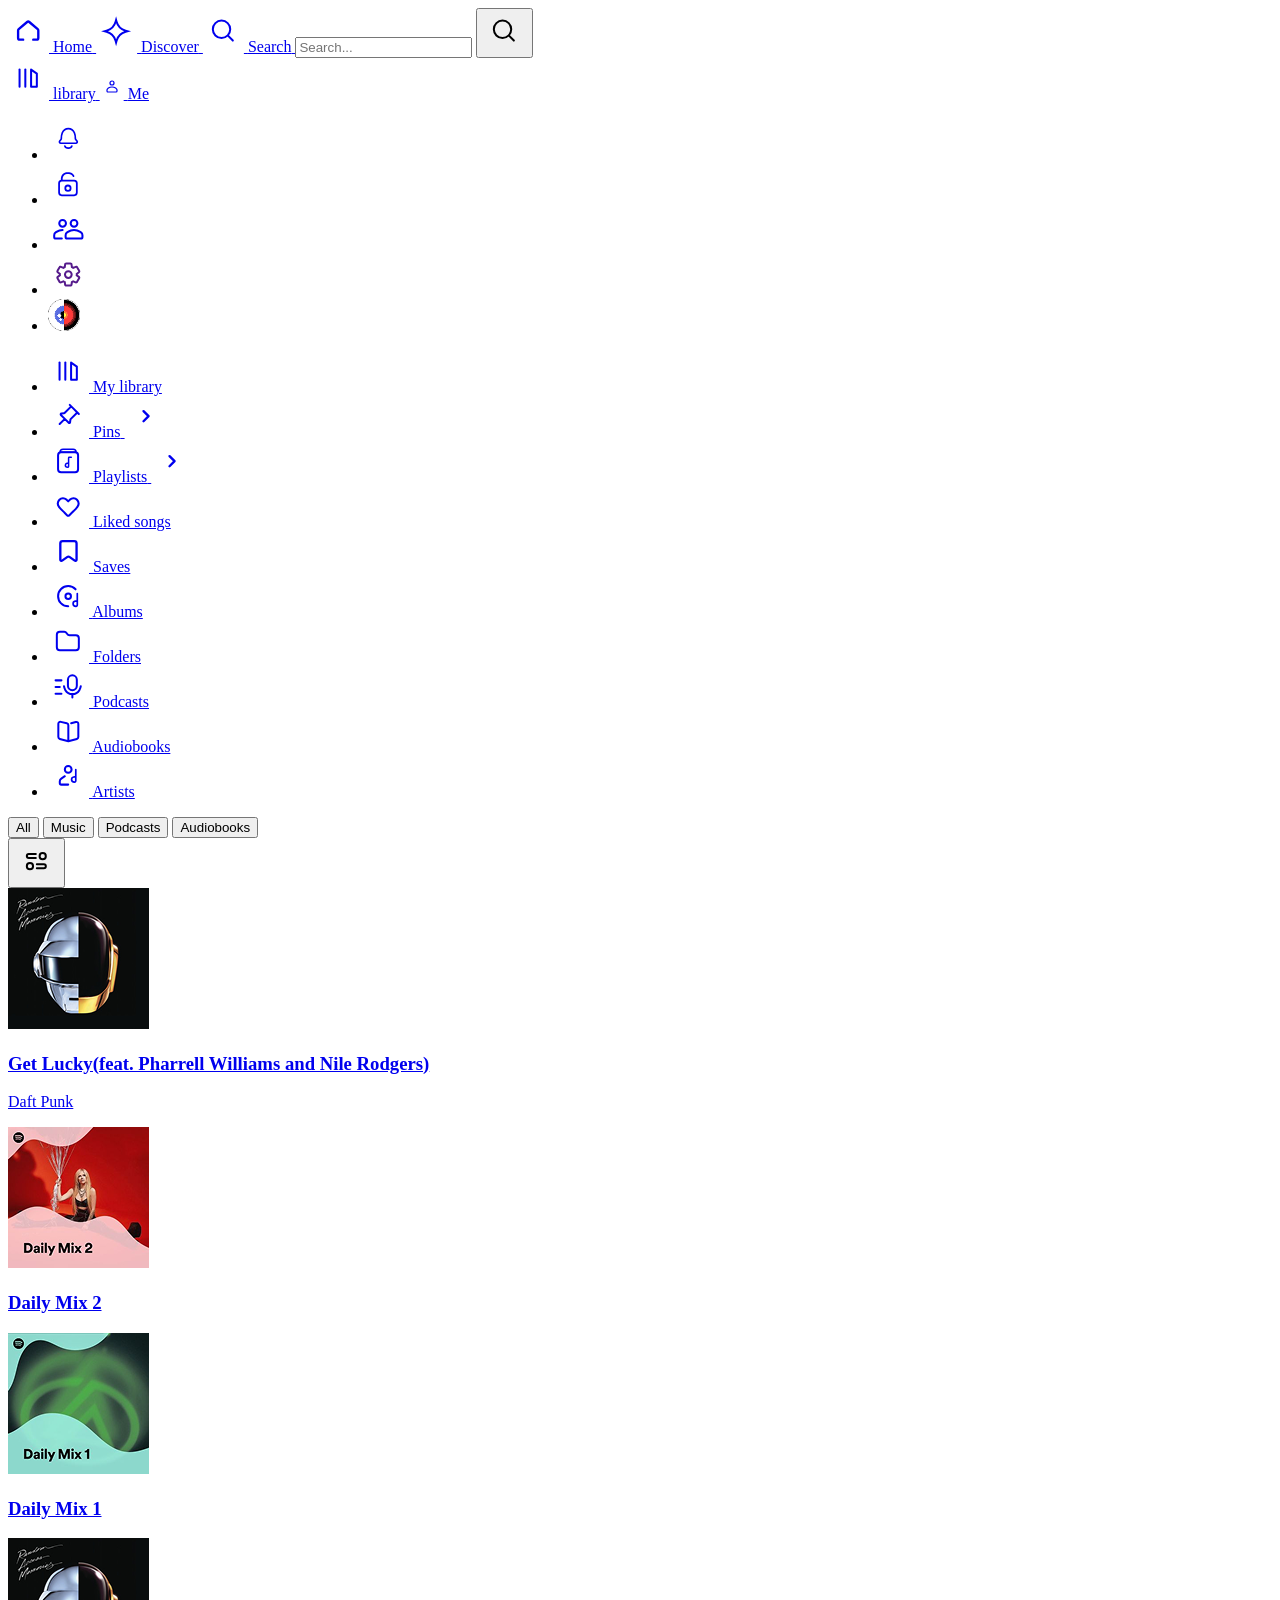
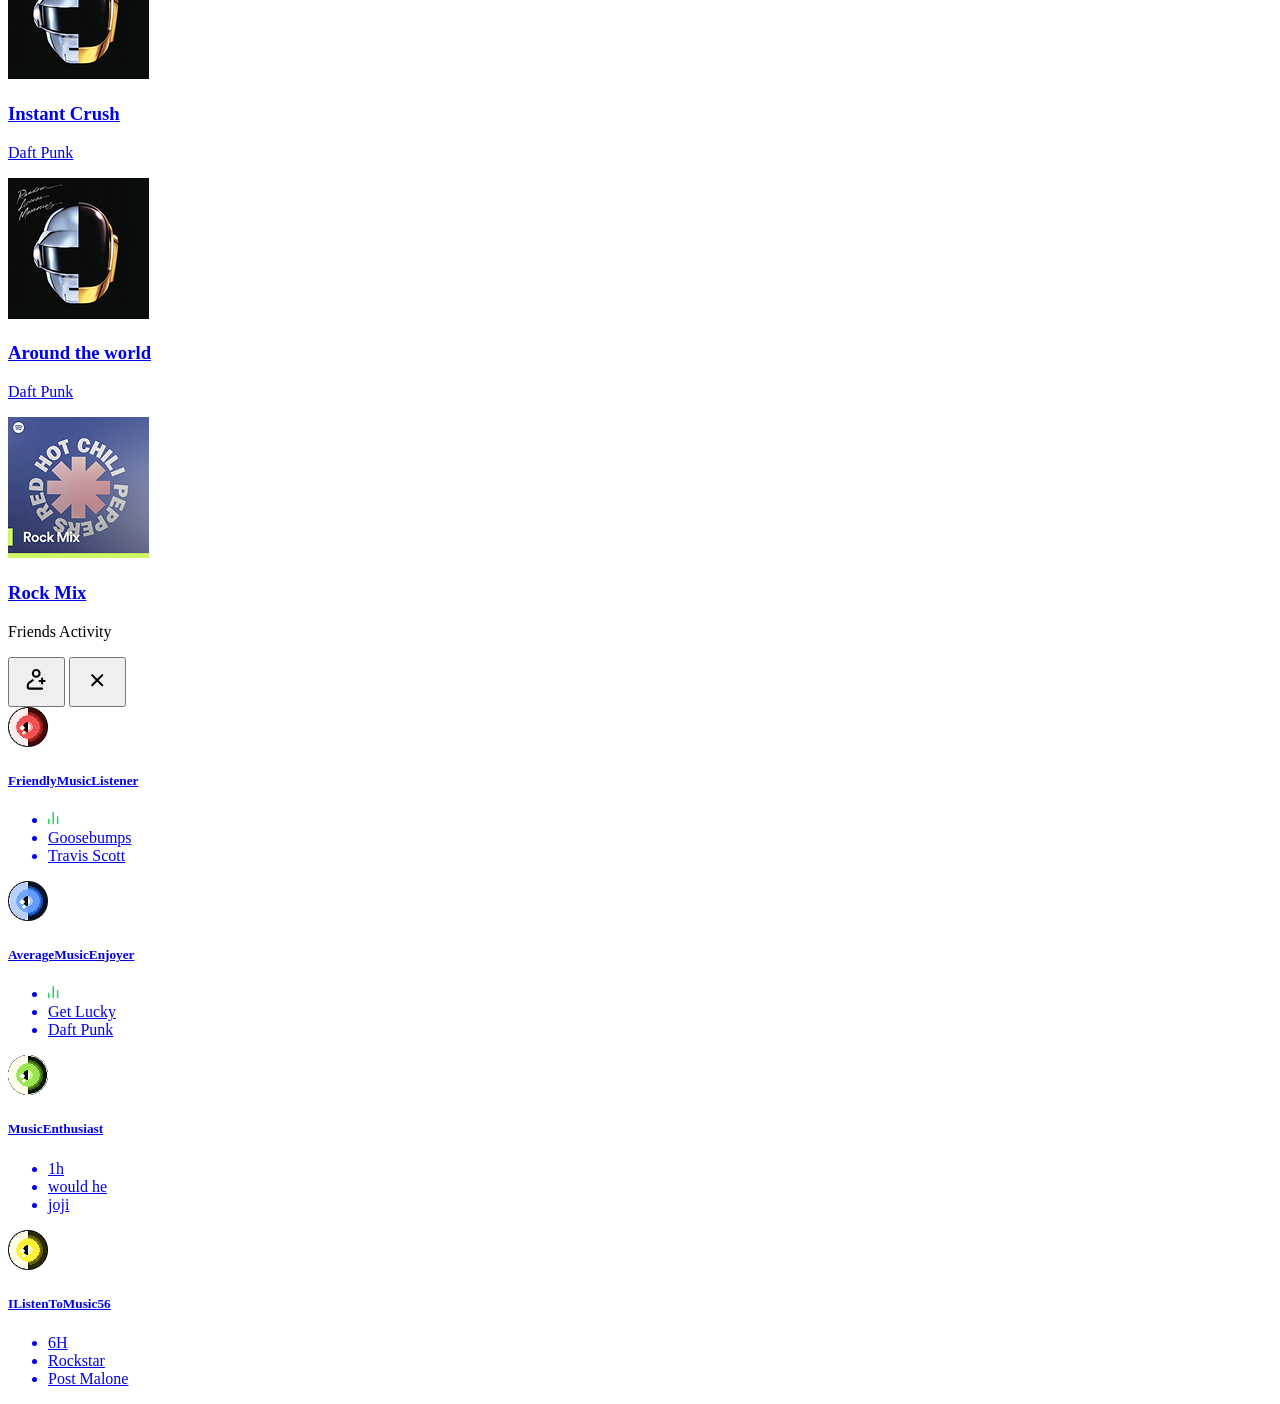
==== commit 3a4c0b79: "fix: link page htmls to each other" ====
--- a/index.html
+++ b/index.html
@@ -66,12 +66,7 @@
             </a>
 
             <a id="searchbar-deskt" class="searchbar-deskt">
-              <input
-                id="search"
-                name="search"
-                type="search"
-                placeholder="Search..."
-              />
+              <input type="text" placeholder="Search..." />
               <button class="search-button" type="search-button">
                 <svg
                   width="41"
@@ -287,7 +282,7 @@
         <nav>
           <ul>
             <li>
-              <a href="#" class="my-library">
+              <a href="./html/library.html" class="my-library">
                 <svg
                   width="41"
                   height="41"
@@ -753,584 +748,8 @@
               </article>
             </div>
           </section>
-          <section class="forYou">
-            <div class="forYou-container">
-              <div class="title-group">
-                <h3 class="section-title">Made For You</h3>
-
-                <div class="navigation-controls">
-                  <button class="control-btn">
-                    <svg
-                      width="41"
-                      height="41"
-                      viewBox="0 0 41 41"
-                      fill="none"
-                      xmlns="http://www.w3.org/2000/svg"
-                    >
-                      <path
-                        d="M21.8892 15.1543L16.8379 20.2056L21.8892 25.257"
-                        stroke="currentColor"
-                        stroke-width="2.3573"
-                        stroke-linecap="round"
-                        stroke-linejoin="round"
-                      />
-                    </svg>
-                  </button>
-
-                  <button class="control-btn">
-                    <svg
-                      width="41"
-                      height="41"
-                      viewBox="0 0 41 41"
-                      fill="none"
-                      xmlns="http://www.w3.org/2000/svg"
-                    >
-                      <path
-                        d="M18.5216 25.2578L23.5729 20.2065L18.5216 15.1551"
-                        stroke="currentColor"
-                        stroke-width="2.3573"
-                        stroke-linecap="round"
-                        stroke-linejoin="round"
-                      />
-                    </svg>
-                  </button>
-
-                  <button class="control-btn more">
-                    <svg
-                      width="41"
-                      height="41"
-                      viewBox="0 0 41 41"
-                      fill="none"
-                      xmlns="http://www.w3.org/2000/svg"
-                    >
-                      <circle
-                        cx="11.7865"
-                        cy="20.2072"
-                        r="1.68378"
-                        fill="currentColor"
-                      />
-                      <circle
-                        cx="20.2055"
-                        cy="20.2072"
-                        r="1.68378"
-                        fill="currentColor"
-                      />
-                      <circle
-                        cx="28.6243"
-                        cy="20.2072"
-                        r="1.68378"
-                        fill="currentColor"
-                      />
-                    </svg>
-                  </button>
-                </div>
-              </div>
-
-              <div class="forYou-wrapper">
-                <article>
-                  <a href="#" class="card-main magenta">
-                    <div class="img-container">
-                      <img
-                        src="./assets/images/image 6.png"
-
-                        alt="Discover Weekly"
-                      />
-                    </div>
-                    <div class="text-container">
-                      <div class="heading">
-
-                        <h3>Discover Weekly</h3>
-                        <span class="badge">50</span>
-                      </div>
-                      <div class="description">
-                        <p>Your weekly mixtape of fresh music.</p>
-
-                      </div>
-                    </div>
-                  </a>
-                </article>
-
-                <article>
-
-                  <a href="#" class="card-main cyan">
-                    <div class="img-container">
-                      <img
-                        src="./assets/images/image 7.png"
-
-                        alt="Daily Mix 1"
-                      />
-                    </div>
-                    <div class="text-container">
-                      <div class="heading">
-
-                        <h3>Daily Mix 1</h3>
-                        <span class="badge">50</span>
-                      </div>
-                      <div class="description">
-                        <p>Linkin Park, System Of A Down, Coal Chamber...</p>
-
-                      </div>
-                    </div>
-                  </a>
-                </article>
-
-                <article>
-
-                  <a href="#" class="card-main pink">
-                    <div class="img-container">
-                      <img
-                        src="./assets/images/image 8.png"
-
-                        alt="Daily Mix 2"
-                      />
-                    </div>
-                    <div class="text-container">
-                      <div class="heading">
-
-                        <h3>Daily Mix 2</h3>
-                        <span class="badge">50</span>
-                      </div>
-                      <div class="description">
-                        <p>Avril Lavigne, Lorde, Charli XCX and more</p>
-
-                      </div>
-                    </div>
-                  </a>
-                </article>
-
-                <article>
-
-         
-                  <a href="#" class="card-main green">
-                    <div class="img-container">
-                      <img
-                        src="./assets/images/image 9.png"
-
-              alt="Daily Mix 3"
-                      />
-
-                                       </div>
-                    <div class="text-container">
-                      <div class="heading">
-
-                        <h3>Daily Mix 3</h3>
-                        <span class="badge">50</span>
-                      </div>
-                      <div class="description">
-                        <p>The Strokes, Martin Garrix, MGMT and more</p>
-
-                      </div>
-                    </div>
-                  </a>
-                </article>
-
-                <article>
-
-                  <a href="#" class="card-main pink2">
-                    <div class="img-container">
-                      <img
-                        src="./assets/images/image 10.png"
-
-                        alt="Daily Mix 4"
-                      />
-                    </div>
-                    <div class="text-container">
-                      <div class="heading">
-
-                        <h3>Daily Mix 4</h3>
-                        <span class="badge">50</span>
-                      </div>
-                      <div class="description">
-                        <p>Chuck Berry, Elvis Presley, Roy Orbison and more</p>
-
-                      </div>
-                    </div>
-                  </a>
-                </article>
-
-                <article>
-
-       
-
-                  <a href="#" class="card-main blue">
-                    <div class="img-container">
-                      <img
-                        src="./assets/images/image 11.png"
-                        alt="Daily Mix 6"
-                      />
-                    </div>
-                    <div class="text-container">
-                      <div class="heading">
-                        <h3>Daily Mix 5</h3>
-
-                        <span class="badge">50</span>
-                      </div>
-                      <div class="description">
-                        <p>
-
-                         
-
-                          Frank Sinatra, Gerhard Trede, Dean Martin and more
-
-                        </p>
-                      </div>
-                    </div>
-                  </a>
-                </article>
-
-                <article>
-
-
-                  <a href="#" class="card-main yellow">
-                    <div class="img-container">
-                      <img src="./assets/images/image 17.png" alt="Nirvana" />
-                    </div>
-                    <div class="text-container">
-                      <div class="heading">
-                        <h3>Nirvana Radio</h3>
-                        <span class="badge">50</span>
-                      </div>
-                      <div class="description">
-                        <p>The Strokes, Martin Garrix, MGMT and more</p>
-
-                      </div>
-                    </div>
-                  </a>
-                </article>
-
-                <article>
-
-                  
-
-                  <a href="#" class="card-main linen">
-                    <div class="img-container">
-                      <img
-                        src="./assets/images/image 16.png"
-
-                        alt="Fall Out Boy"
-                      />
-                    </div>
-                    <div class="text-container">
-                      <div class="heading">
-                        <h3>Fall Out Boy Ra...</h3>
-                        <span class="badge">50</span>
-                      </div>
-                      <div class="description">
-                        <p>
-                          With Panic! At The Disco, The All-American Rejects...
-                        </p>
-                      </div>
-                    </div>
-                  </a>
-                </article>
-
-                <article>
-                  <a href="#" class="card-main cream">
-                    <div class="img-container">
-                      <img src="./assets/images/image 15.png" alt="Adele" />
-                    </div>
-                    <div class="text-container">
-                      <div class="heading">
-                        <h3>Adele Radio</h3>
-                        <span class="badge">50</span>
-                      </div>
-                      <div class="description">
-                        <p>With Sia, Sam Smith, Pink and more</p>
-                      </div>
-                    </div>
-                  </a>
-                </article>
-
-                <article>
-                  <a href="#" class="card-main azura">
-                    <div class="img-container">
-                      <img src="./assets/images/image 14.png" alt="Daft Punk" />
-                    </div>
-                    <div class="text-container">
-                      <div class="heading">
-                        <h3>Daft Punk Radio</h3>
-                        <span class="badge">50</span>
-                      </div>
-                      <div class="description">
-                        <p>With Justice, The Chemical Brothers, ...</p>
-                      </div>
-                    </div>
-                  </a>
-                </article>
-
-                <article>
-                  <a href="#" class="card-main purple">
-                    <div class="img-container">
-                      <img src="./assets/images/image 13.png" alt="ABBA" />
-                    </div>
-                    <div class="text-container">
-                      <div class="heading">
-                        <h3>ABBA Radio</h3>
-                        <span class="badge">50</span>
-                      </div>
-                      <div class="description">
-                        <p>With Honey M., Bee Gees, Bonnie Tyler, and more</p>
-                      </div>
-                    </div>
-                  </a>
-                </article>
-
-                <article>
-                  <a href="#" class="card-main salad">
-                    <div class="img-container">
-                      <img
-                        src="./assets/images/image 12.png"
-                        alt="Daily Mix 3"
-                      />
-                    </div>
-                    <div class="text-container">
-                      <div class="heading">
-                        <h3>Daily Mix 6</h3>
-                        <span class="badge">50</span>
-                      </div>
-                      <div class="description">
-                        <p>One Direction, Avril Lavigne, Lorde, and more</p>
-                      </div>
-                    </div>
-                  </a>
-                </article>
-              </div>
-            </div>
-          </section>
-                <section class="topMixes">
-            <div class="topmixes-container">
-              <div class="title-group">
-                <h3 class="section-title">Your top mixes</h3>
-
-                <div class="navigation-controls">
-                  <button class="control-btn">
-                    <svg
-                      width="41"
-                      height="41"
-                      viewBox="0 0 41 41"
-                      fill="none"
-                      xmlns="http://www.w3.org/2000/svg"
-                    >
-                      <path
-                        d="M21.8892 15.1543L16.8379 20.2056L21.8892 25.257"
-                        stroke="currentColor"
-                        stroke-width="2.3573"
-                        stroke-linecap="round"
-                        stroke-linejoin="round"
-                      />
-                    </svg>
-                  </button>
-
-                  <button class="control-btn">
-                    <svg
-                      width="41"
-                      height="41"
-                      viewBox="0 0 41 41"
-                      fill="none"
-                      xmlns="http://www.w3.org/2000/svg"
-                    >
-                      <path
-                        d="M18.5216 25.2578L23.5729 20.2065L18.5216 15.1551"
-                        stroke="currentColor"
-                        stroke-width="2.3573"
-                        stroke-linecap="round"
-                        stroke-linejoin="round"
-                      />
-                    </svg>
-                  </button>
-
-                  <button class="control-btn more">
-                    <svg
-                      width="41"
-                      height="41"
-                      viewBox="0 0 41 41"
-                      fill="none"
-                      xmlns="http://www.w3.org/2000/svg"
-                    >
-                      <circle
-                        cx="11.7865"
-                        cy="20.2072"
-                        r="1.68378"
-                        fill="currentColor"
-                      />
-                      <circle
-                        cx="20.2055"
-                        cy="20.2072"
-                        r="1.68378"
-                        fill="currentColor"
-                      />
-                      <circle
-                        cx="28.6243"
-                        cy="20.2072"
-                        r="1.68378"
-                        fill="currentColor"
-                      />
-                    </svg>
-                  </button>
-                </div>
-              </div>
-              <div class="topMixes-wrapper">
-                <article>
-                  <a href="#" class="card-main lime">
-                    <div class="img-container">
-                      <img
-                        src="./assets/images/image 2.png"
-                        alt="Discover Weekly"
-                      />
-                    </div>
-                    <div class="text-container">
-                      <div class="heading">
-                        <h3>Rock Mix</h3>
-                        <span class="badge">50</span>
-                      </div>
-                      <div class="description">
-                        <p>Red Hot Chili Peppers, R.E.M., Guns N’ Roses...</p>
-                      </div>
-                    </div>
-                  </a>
-                </article>
-
-                <article>
-                  <a href="#" class="card-main sunlight">
-                    <div class="img-container">
-                      <img
-                        src="./assets/images/image 3.png"
-                        alt="Daily Mix 1"
-                      />
-                    </div>
-                    <div class="text-container">
-                      <div class="heading">
-                        <h3>Chill Mix</h3>
-                        <span class="badge">50</span>
-                      </div>
-                      <div class="description">
-                        <p>MF DOOM, Daft Punk, The Chainsmokers, and more</p>
-                      </div>
-                    </div>
-                  </a>
-                </article>
-
-                <article>
-                  <a href="#" class="card-main mint">
-                    <div class="img-container">
-                      <img
-                        src="./assets/images/image 4.png"
-                        alt="Daily Mix 2"
-                      />
-                    </div>
-                    <div class="text-container">
-                      <div class="heading">
-                        <h3>Pop Mix</h3>
-                        <span class="badge">50</span>
-                      </div>
-                      <div class="description">
-                        <p>Red Hot Chili Peppers, R.E.M., Guns N’ Roses...</p>
-                      </div>
-                    </div>
-                  </a>
-                </article>
-
-                <article>
-                  <a href="#" class="card-main indigo">
-                    <div class="img-container">
-                      <img
-                        src="./assets/images/daftpunkmix.png"
-                        alt="Daily Mix 3"
-                      />
-                    </div>
-                    <div class="text-container">
-                      <div class="heading">
-                        <h3>Daft Punk Mix</h3>
-                        <span class="badge">50</span>
-                      </div>
-                      <div class="description">
-                        <p>The Turtles, Van Morrison, ABBA and more</p>
-                      </div>
-                    </div>
-                  </a>
-                </article>
-
-                <article>
-                  <a href="#" class="card-main rose-petal">
-                    <div class="img-container">
-                      <img
-                        src="./assets/images/image 4-1.png"
-                        alt="Daily Mix 4"
-                      />
-                    </div>
-                    <div class="text-container">
-                      <div class="heading">
-                        <h3>David Bowie Mix</h3>
-                        <span class="badge">50</span>
-                      </div>
-                      <div class="description">
-                        <p>Soft Cell, The Who and The Clash</p>
-                      </div>
-                    </div>
-                  </a>
-                </article>
-
-                <article>
-                  <a href="#" class="card-main apricot">
-                    <div class="img-container">
-                      <img src="./assets/images/david.png" alt="Daily Mix 6" />
-                    </div>
-                    <div class="text-container">
-                      <div class="heading">
-                        <h3>Upbeat Mix</h3>
-                        <span class="badge">50</span>
-                      </div>
-                      <div class="description">
-                        <p>
-                          Kylie Minogue, Charli XCX, Cage The Elephant and...
-                        </p>
-                      </div>
-                    </div>
-                  </a>
-                </article>
-
-                <article>
-                  <a href="#" class="card-main forest">
-                    <div class="img-container">
-                      <img src="./assets/images/image 18.png" alt="Nirvana" />
-                    </div>
-                    <div class="text-container">
-                      <div class="heading">
-                        <h3>60s Mix</h3>
-                        <span class="badge">50</span>
-                      </div>
-                      <div class="description">
-                        <p>Chuck Berry, Skeeter David, Van Morrison and...</p>
-                      </div>
-                    </div>
-                  </a>
-                </article>
-
-                <article>
-                  <a href="#" class="card-main raspberry">
-                    <div class="img-container">
-                      <img
-                        src="./assets/images/image 19.png"
-                        alt="Fall Out Boy"
-                      />
-                    </div>
-                    <div class="text-container">
-                      <div class="heading">
-                        <h3>Fall Out Boy Ra...</h3>
-                        <span class="badge">50</span>
-                      </div>
-                      <div class="description">
-                        <p>
-                          With Panic! At The Disco, The All-American Rejects...
-                        </p>
-                      </div>
-                    </div>
-                  </a>
-                </article>
-              </div>
-            </div>
-          </section>
-
+          <section class="forYou"></section>
+          <section class="topMixes"></section>
           <section class="favoriteArtists"></section>
           <section class="AlbumsForYou"></section>
           <section class="audioBooks"></section>
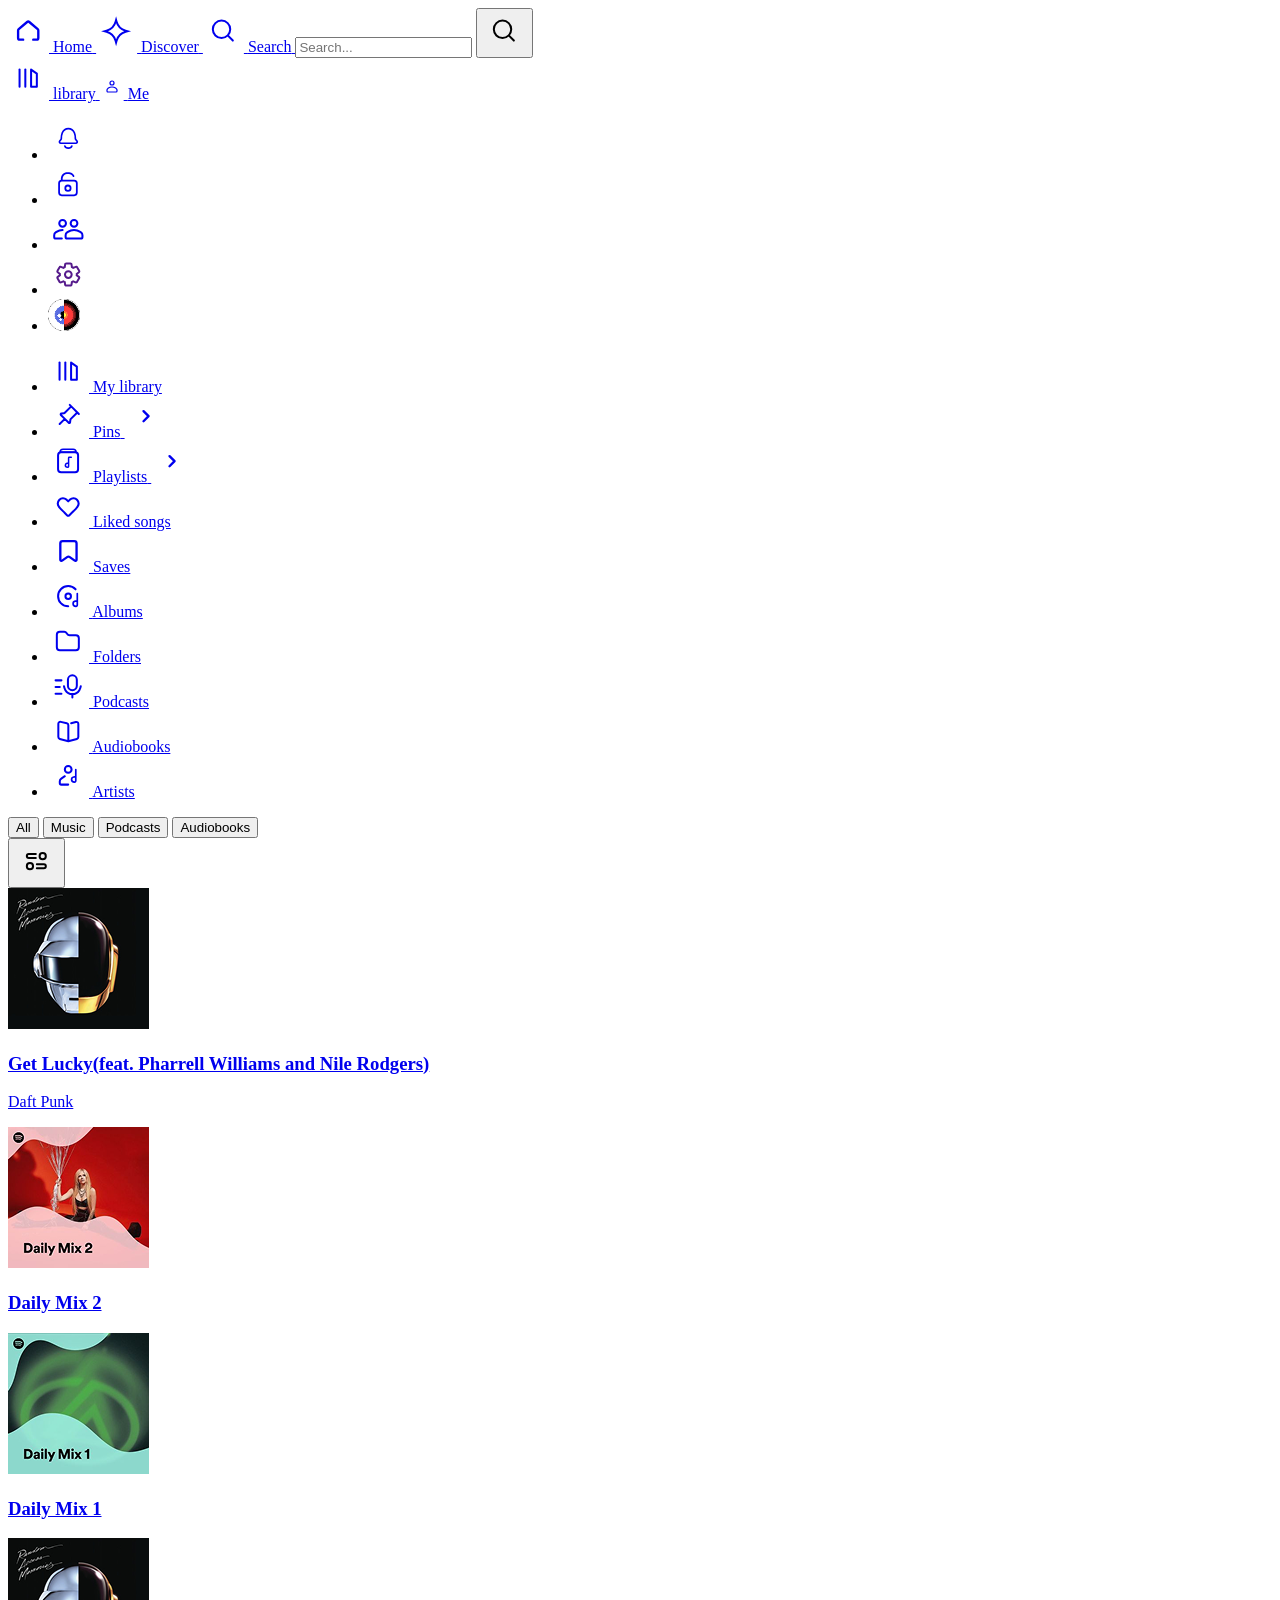
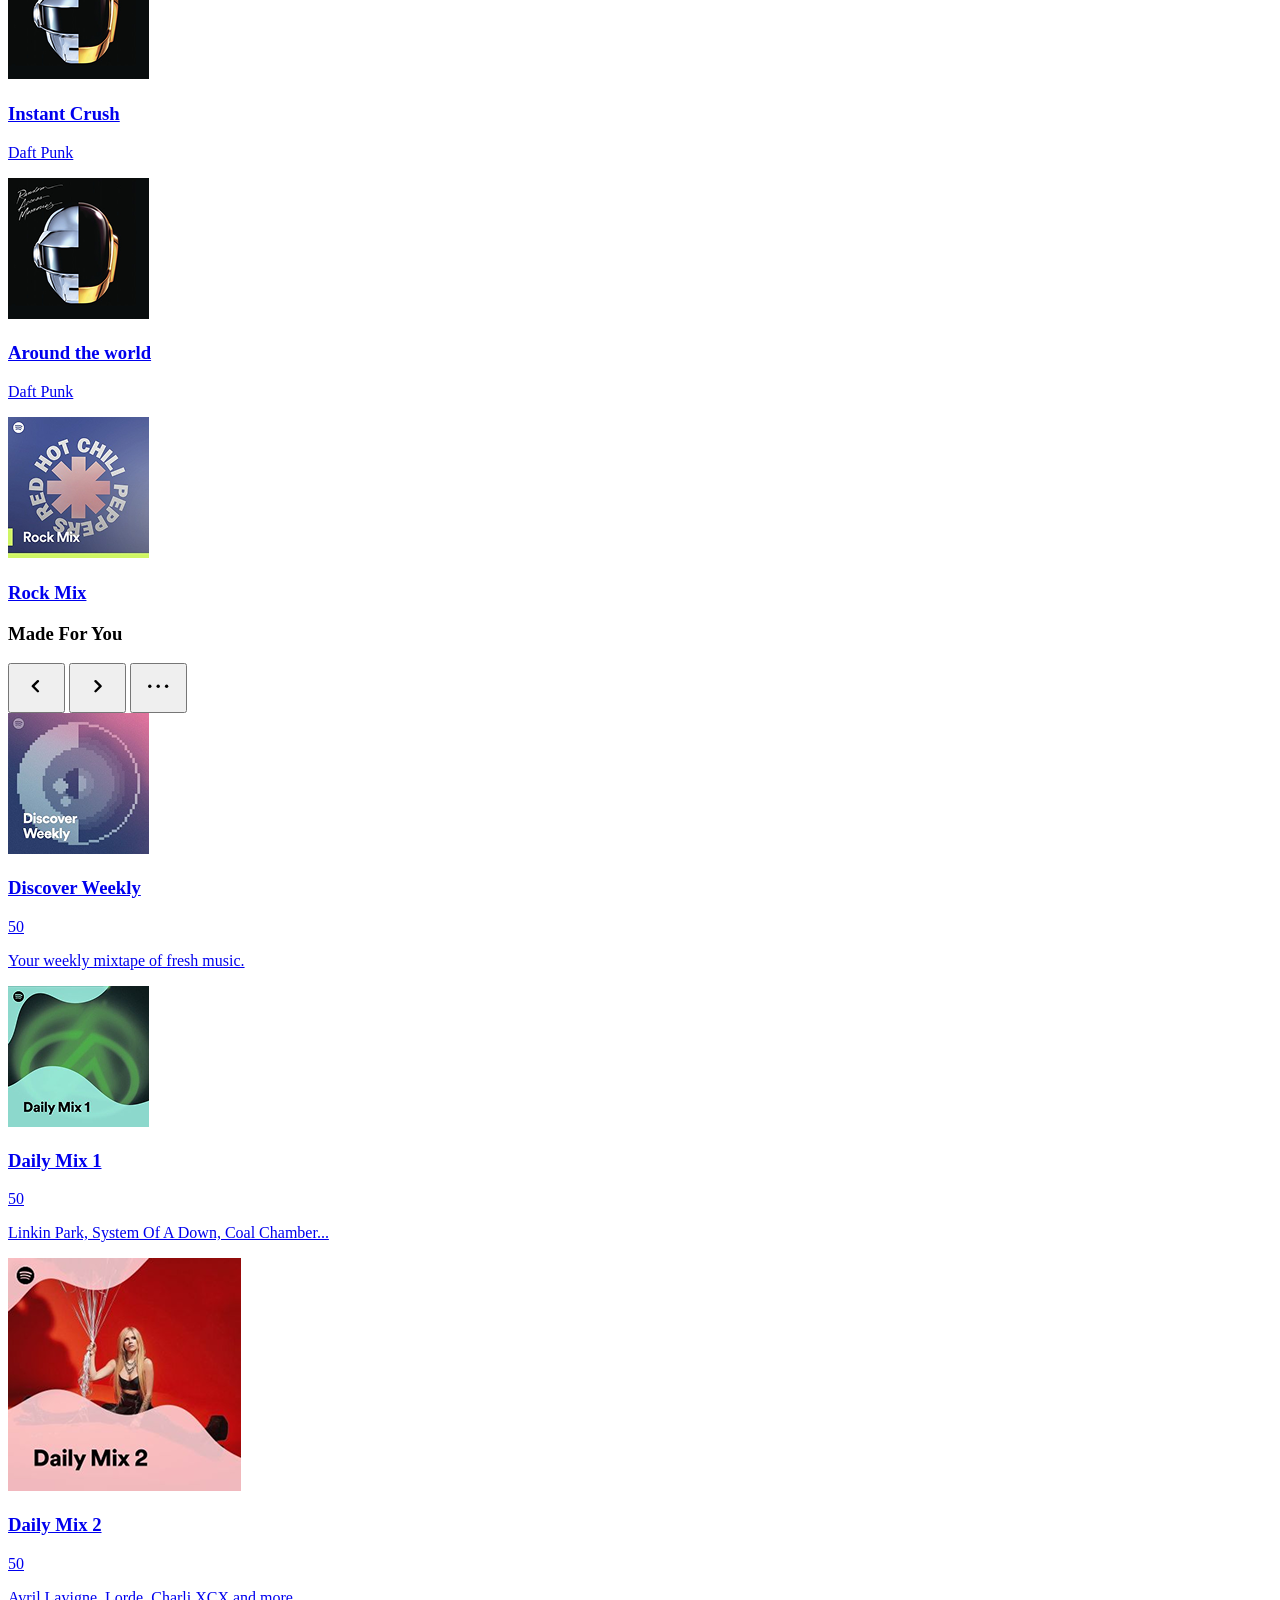
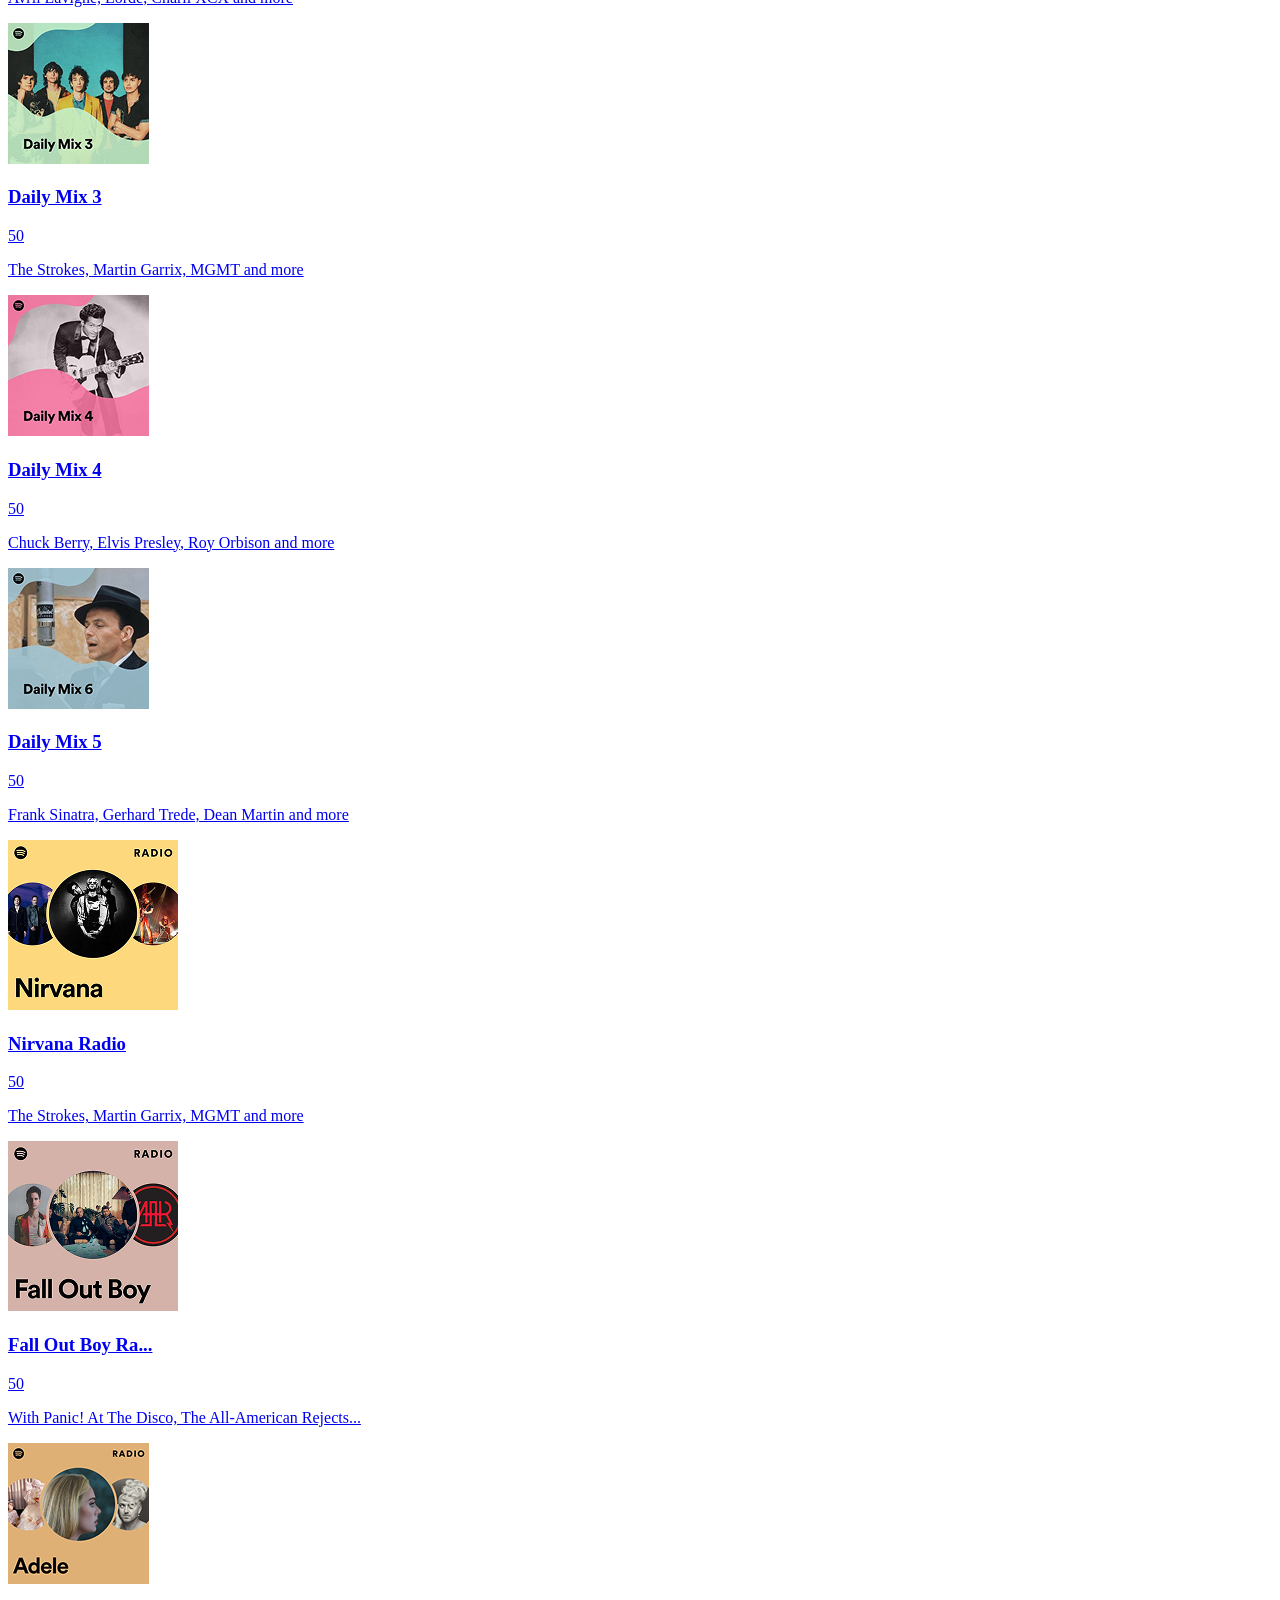
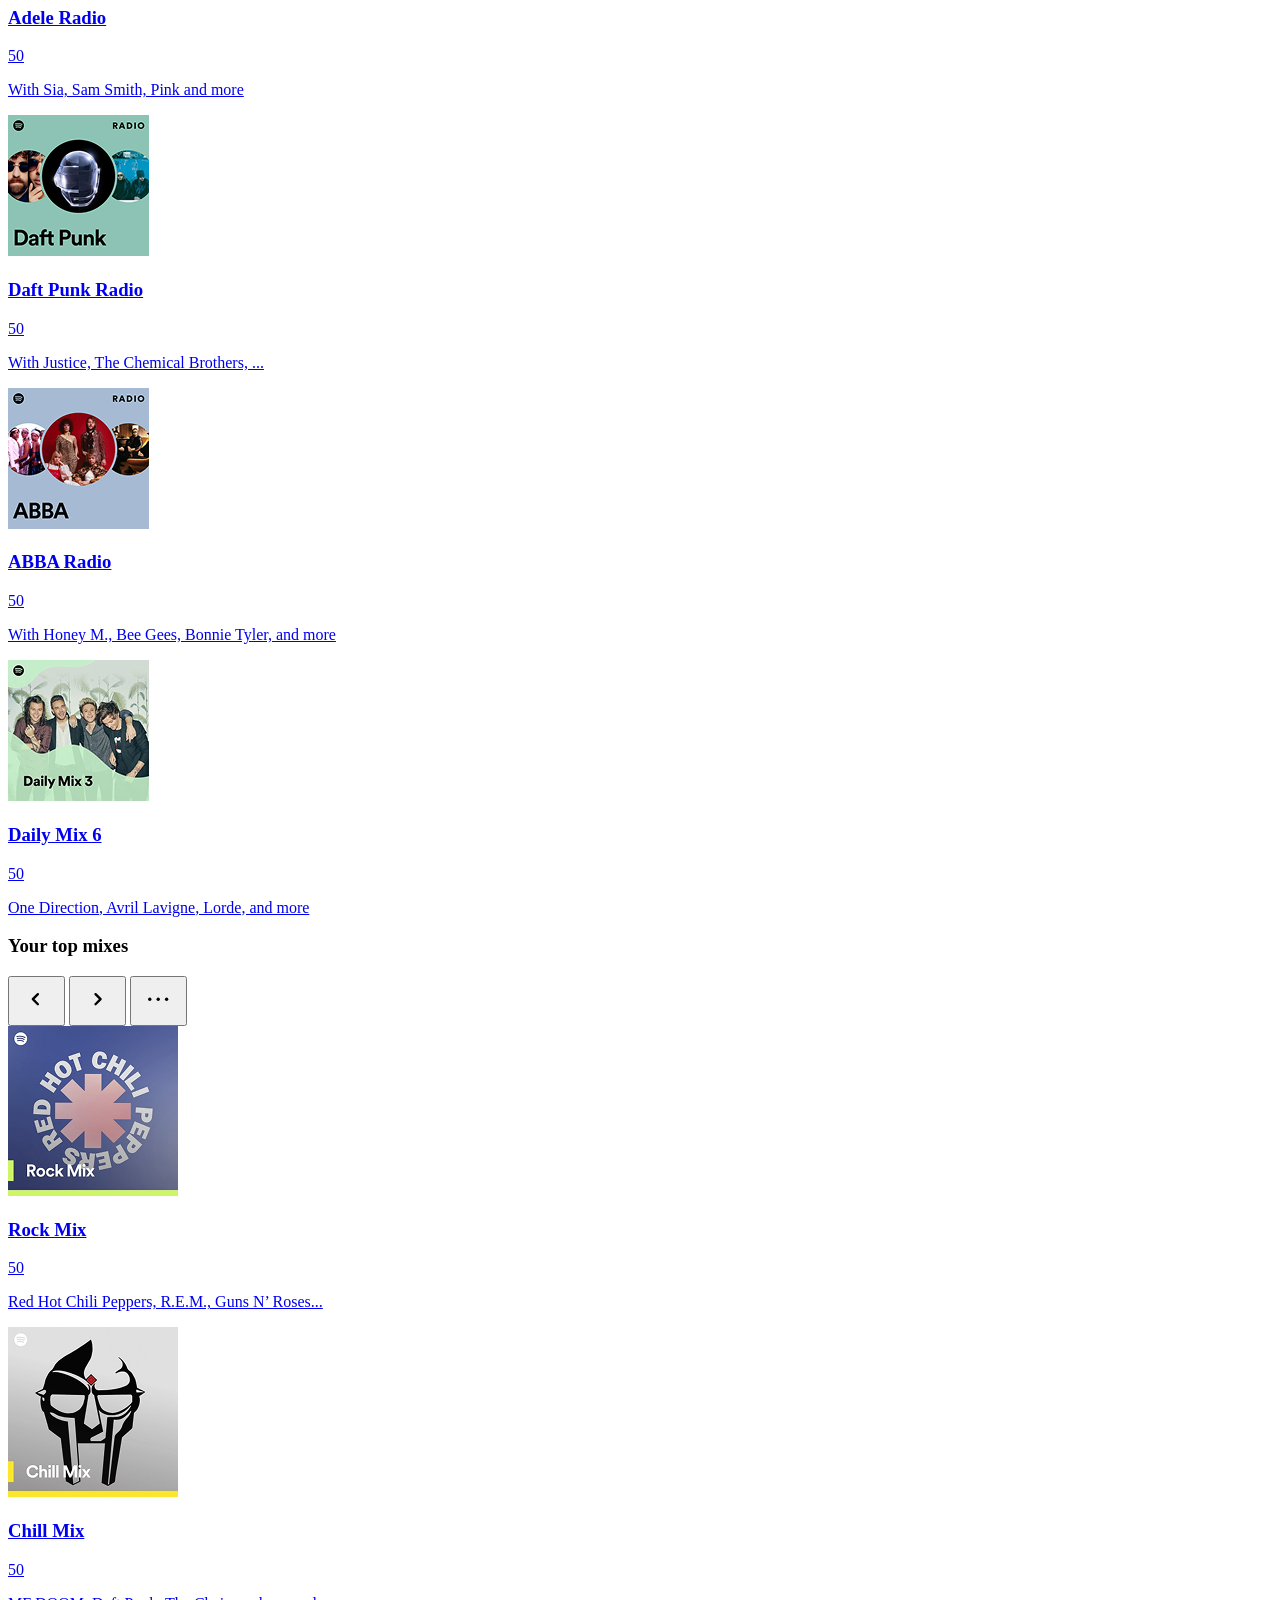
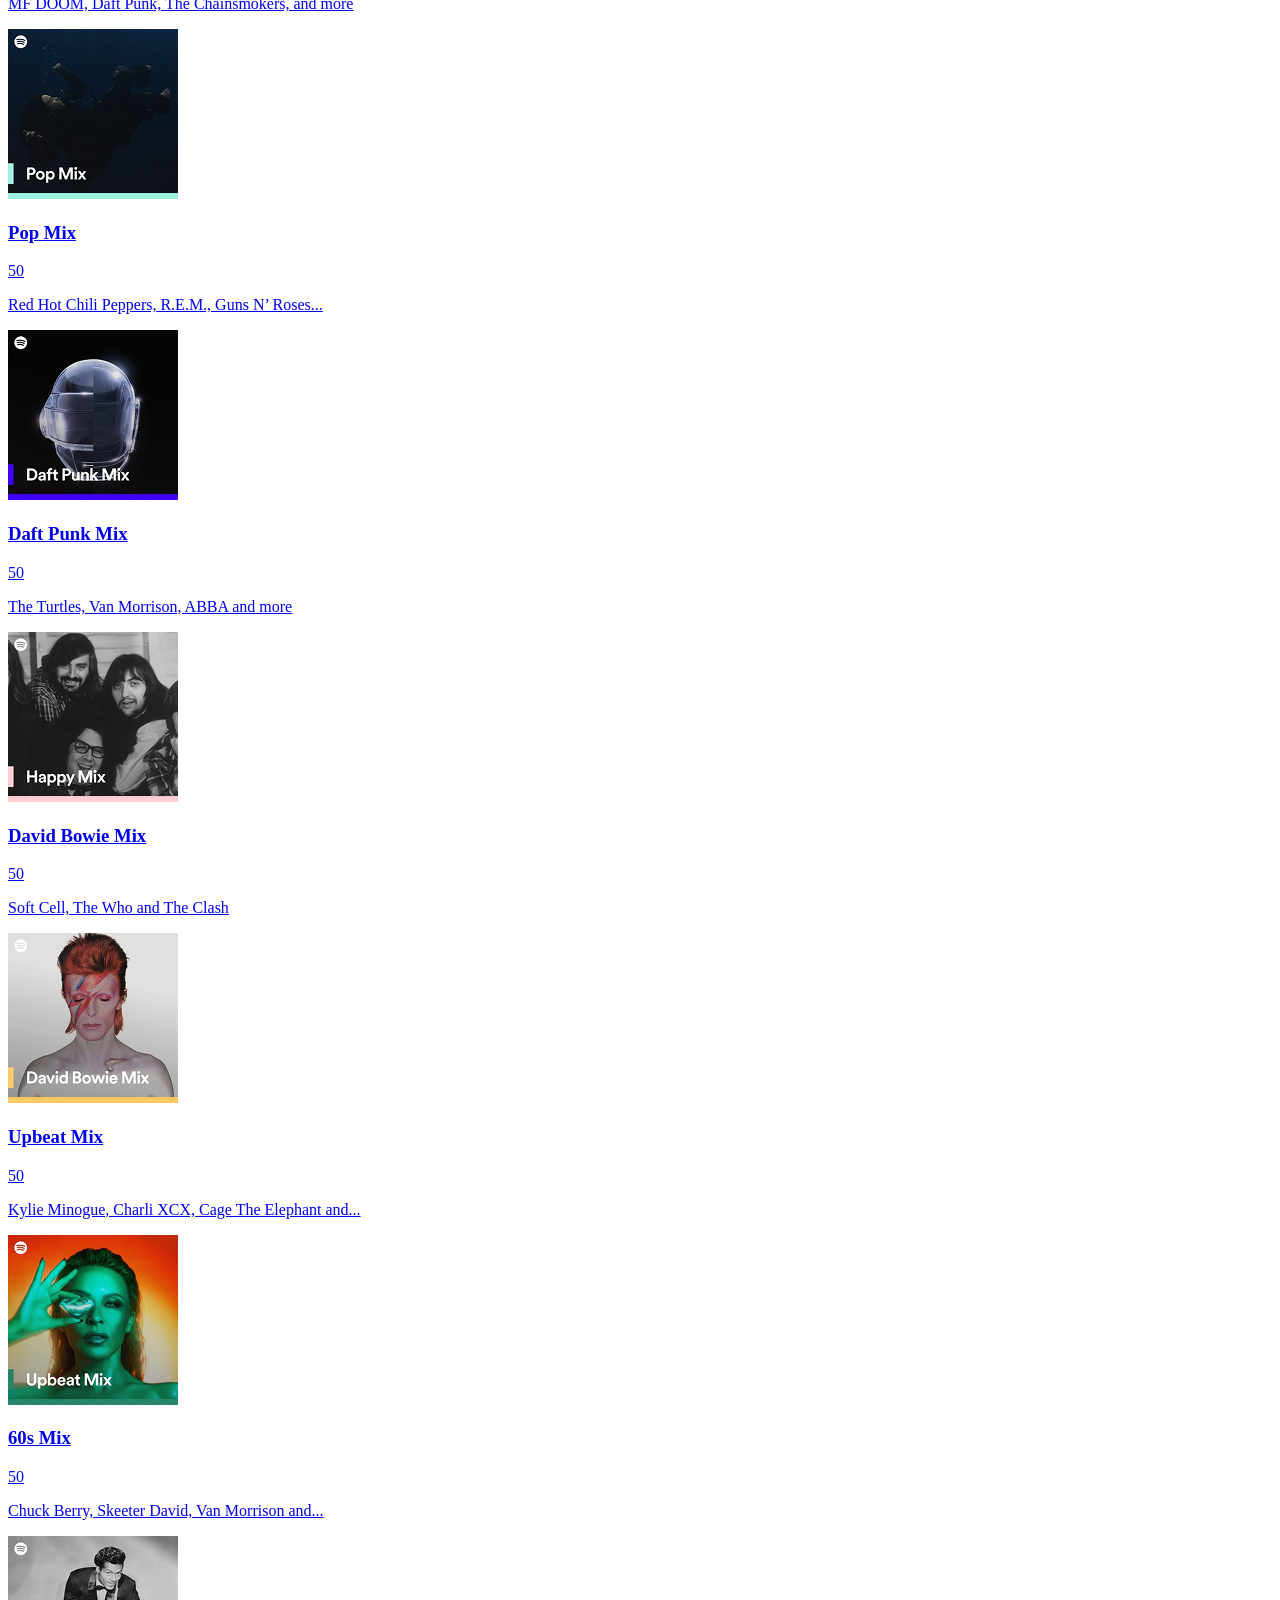
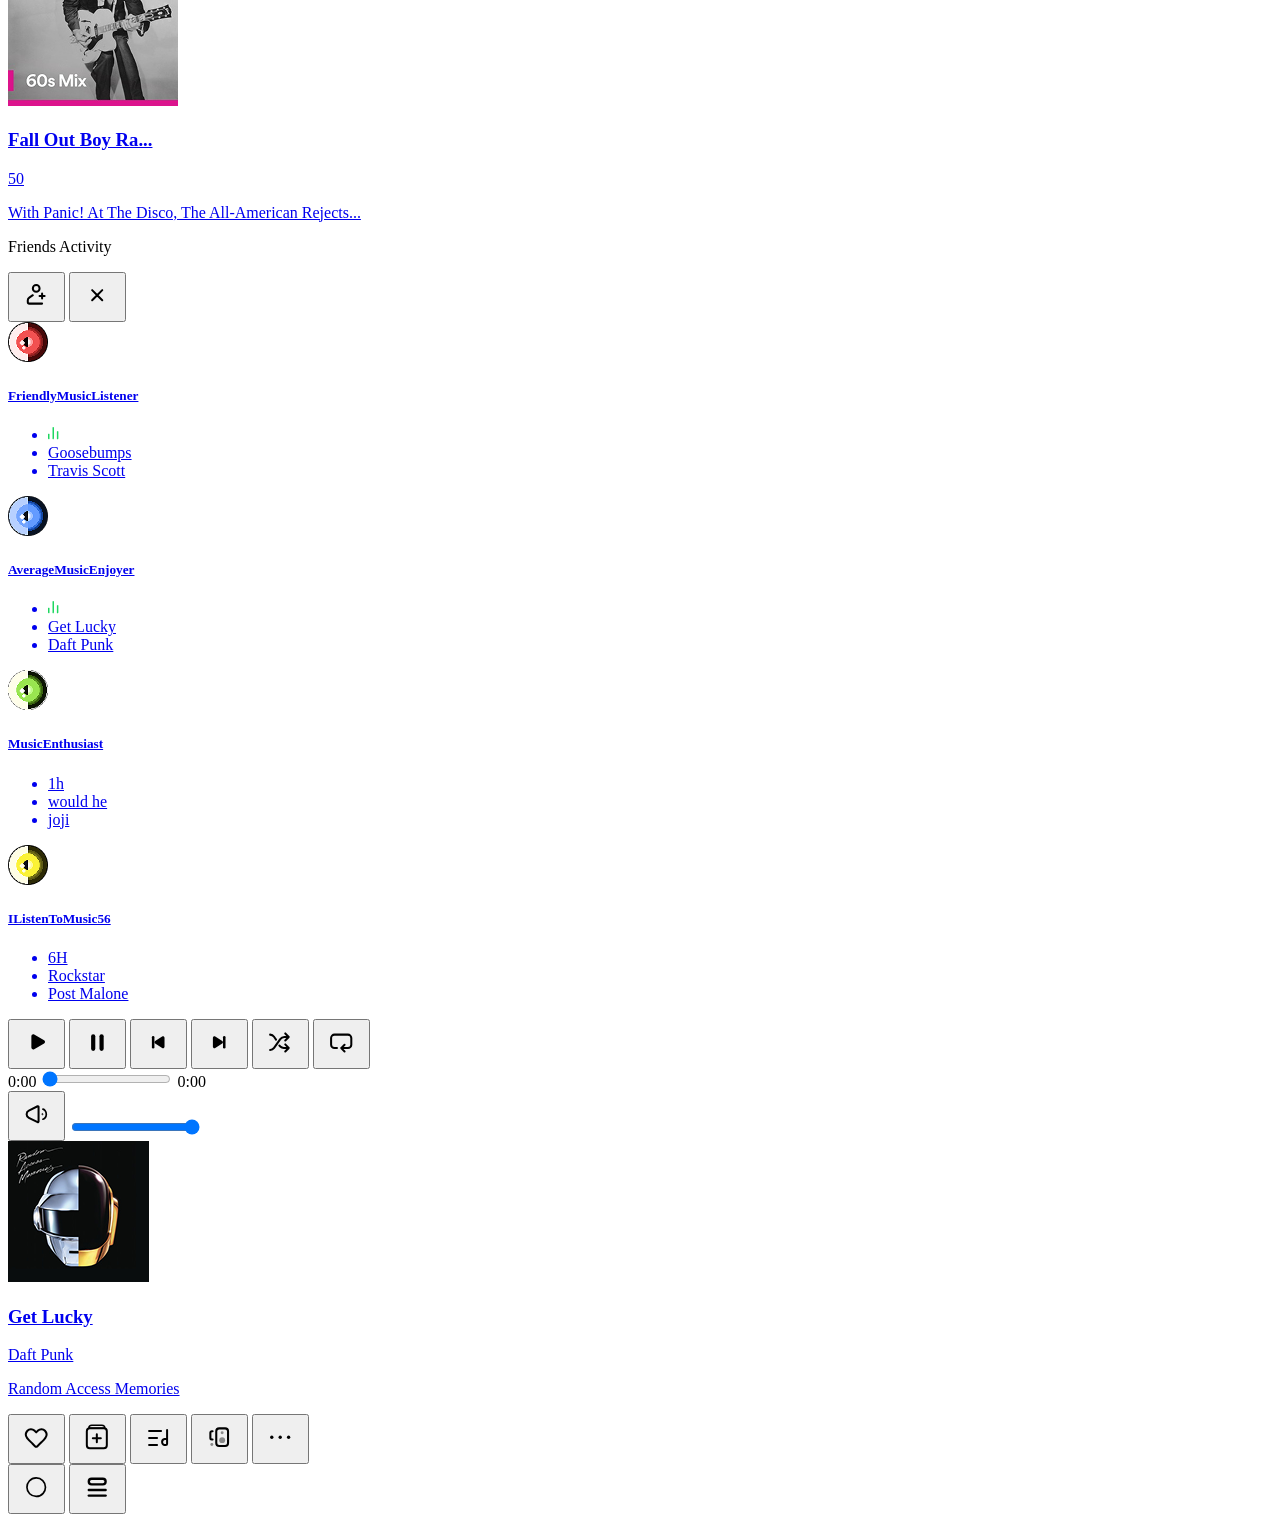
==== commit 9607ad93: "feat: create footer player structure, styles, and basic functionality - add semantic HTML structure " ====
--- a/index.html
+++ b/index.html
@@ -4,6 +4,11 @@
     <meta charset="UTF-8" />
     <meta name="viewport" content="width=device-width, initial-scale=1.0" />
     <link rel="stylesheet" href="css/styles.css" />
+    <link
+      rel="icon"
+      type="image/png"
+      href="./assets/images/covers/GhostbustersCover.jpg"
+    />
     <title>BugBusters-fy</title>
   </head>
   <body>
@@ -66,7 +71,12 @@
             </a>
 
             <a id="searchbar-deskt" class="searchbar-deskt">
-              <input type="text" placeholder="Search..." />
+              <input
+                id="search"
+                name="search"
+                type="search"
+                placeholder="Search..."
+              />
               <button class="search-button" type="search-button">
                 <svg
                   width="41"
@@ -401,9 +411,8 @@
                 </svg>
               </a>
             </li>
-
             <li>
-              <a href="#" class="liked-songs">
+              <a href="./html/library-liked-songs.html" class="liked-songs">
                 <svg
                   width="41"
                   height="41"
@@ -748,8 +757,549 @@
               </article>
             </div>
           </section>
-          <section class="forYou"></section>
-          <section class="topMixes"></section>
+          <section class="forYou">
+            <div class="forYou-container">
+              <div class="title-group">
+                <h3 class="section-title">Made For You</h3>
+
+                <div class="navigation-controls">
+                  <button class="control-btn">
+                    <svg
+                      width="41"
+                      height="41"
+                      viewBox="0 0 41 41"
+                      fill="none"
+                      xmlns="http://www.w3.org/2000/svg"
+                    >
+                      <path
+                        d="M21.8892 15.1543L16.8379 20.2056L21.8892 25.257"
+                        stroke="currentColor"
+                        stroke-width="2.3573"
+                        stroke-linecap="round"
+                        stroke-linejoin="round"
+                      />
+                    </svg>
+                  </button>
+
+                  <button class="control-btn">
+                    <svg
+                      width="41"
+                      height="41"
+                      viewBox="0 0 41 41"
+                      fill="none"
+                      xmlns="http://www.w3.org/2000/svg"
+                    >
+                      <path
+                        d="M18.5216 25.2578L23.5729 20.2065L18.5216 15.1551"
+                        stroke="currentColor"
+                        stroke-width="2.3573"
+                        stroke-linecap="round"
+                        stroke-linejoin="round"
+                      />
+                    </svg>
+                  </button>
+
+                  <button class="control-btn more">
+                    <svg
+                      width="41"
+                      height="41"
+                      viewBox="0 0 41 41"
+                      fill="none"
+                      xmlns="http://www.w3.org/2000/svg"
+                    >
+                      <circle
+                        cx="11.7865"
+                        cy="20.2072"
+                        r="1.68378"
+                        fill="currentColor"
+                      />
+                      <circle
+                        cx="20.2055"
+                        cy="20.2072"
+                        r="1.68378"
+                        fill="currentColor"
+                      />
+                      <circle
+                        cx="28.6243"
+                        cy="20.2072"
+                        r="1.68378"
+                        fill="currentColor"
+                      />
+                    </svg>
+                  </button>
+                </div>
+              </div>
+
+              <div class="forYou-wrapper">
+                <article>
+                  <a href="#" class="card-main magenta">
+                    <div class="img-container">
+                      <img
+                        src="./assets/images/image 6.png"
+                        alt="Discover Weekly"
+                      />
+                    </div>
+                    <div class="text-container">
+                      <div class="heading">
+                        <h3>Discover Weekly</h3>
+                        <span class="badge">50</span>
+                      </div>
+                      <div class="description">
+                        <p>Your weekly mixtape of fresh music.</p>
+                      </div>
+                    </div>
+                  </a>
+                </article>
+
+                <article>
+                  <a href="#" class="card-main cyan">
+                    <div class="img-container">
+                      <img
+                        src="./assets/images/image 7.png"
+                        alt="Daily Mix 1"
+                      />
+                    </div>
+                    <div class="text-container">
+                      <div class="heading">
+                        <h3>Daily Mix 1</h3>
+                        <span class="badge">50</span>
+                      </div>
+                      <div class="description">
+                        <p>Linkin Park, System Of A Down, Coal Chamber...</p>
+                      </div>
+                    </div>
+                  </a>
+                </article>
+
+                <article>
+                  <a href="#" class="card-main pink">
+                    <div class="img-container">
+                      <img
+                        src="./assets/images/image 8.png"
+                        alt="Daily Mix 2"
+                      />
+                    </div>
+                    <div class="text-container">
+                      <div class="heading">
+                        <h3>Daily Mix 2</h3>
+                        <span class="badge">50</span>
+                      </div>
+                      <div class="description">
+                        <p>Avril Lavigne, Lorde, Charli XCX and more</p>
+                      </div>
+                    </div>
+                  </a>
+                </article>
+
+                <article>
+                  <a href="#" class="card-main green">
+                    <div class="img-container">
+                      <img
+                        src="./assets/images/image 9.png"
+                        alt="Daily Mix 3"
+                      />
+                    </div>
+                    <div class="text-container">
+                      <div class="heading">
+                        <h3>Daily Mix 3</h3>
+                        <span class="badge">50</span>
+                      </div>
+                      <div class="description">
+                        <p>The Strokes, Martin Garrix, MGMT and more</p>
+                      </div>
+                    </div>
+                  </a>
+                </article>
+
+                <article>
+                  <a href="#" class="card-main pink2">
+                    <div class="img-container">
+                      <img
+                        src="./assets/images/image 10.png"
+                        alt="Daily Mix 4"
+                      />
+                    </div>
+                    <div class="text-container">
+                      <div class="heading">
+                        <h3>Daily Mix 4</h3>
+                        <span class="badge">50</span>
+                      </div>
+                      <div class="description">
+                        <p>Chuck Berry, Elvis Presley, Roy Orbison and more</p>
+                      </div>
+                    </div>
+                  </a>
+                </article>
+
+                <article>
+                  <a href="#" class="card-main blue">
+                    <div class="img-container">
+                      <img
+                        src="./assets/images/image 11.png"
+                        alt="Daily Mix 6"
+                      />
+                    </div>
+                    <div class="text-container">
+                      <div class="heading">
+                        <h3>Daily Mix 5</h3>
+
+                        <span class="badge">50</span>
+                      </div>
+                      <div class="description">
+                        <p>
+                          Frank Sinatra, Gerhard Trede, Dean Martin and more
+                        </p>
+                      </div>
+                    </div>
+                  </a>
+                </article>
+
+                <article>
+                  <a href="#" class="card-main yellow">
+                    <div class="img-container">
+                      <img src="./assets/images/image 17.png" alt="Nirvana" />
+                    </div>
+                    <div class="text-container">
+                      <div class="heading">
+                        <h3>Nirvana Radio</h3>
+                        <span class="badge">50</span>
+                      </div>
+                      <div class="description">
+                        <p>The Strokes, Martin Garrix, MGMT and more</p>
+                      </div>
+                    </div>
+                  </a>
+                </article>
+
+                <article>
+                  <a href="#" class="card-main linen">
+                    <div class="img-container">
+                      <img
+                        src="./assets/images/image 16.png"
+                        alt="Fall Out Boy"
+                      />
+                    </div>
+                    <div class="text-container">
+                      <div class="heading">
+                        <h3>Fall Out Boy Ra...</h3>
+                        <span class="badge">50</span>
+                      </div>
+                      <div class="description">
+                        <p>
+                          With Panic! At The Disco, The All-American Rejects...
+                        </p>
+                      </div>
+                    </div>
+                  </a>
+                </article>
+
+                <article>
+                  <a href="#" class="card-main cream">
+                    <div class="img-container">
+                      <img src="./assets/images/image 15.png" alt="Adele" />
+                    </div>
+                    <div class="text-container">
+                      <div class="heading">
+                        <h3>Adele Radio</h3>
+                        <span class="badge">50</span>
+                      </div>
+                      <div class="description">
+                        <p>With Sia, Sam Smith, Pink and more</p>
+                      </div>
+                    </div>
+                  </a>
+                </article>
+
+                <article>
+                  <a href="#" class="card-main azura">
+                    <div class="img-container">
+                      <img src="./assets/images/image 14.png" alt="Daft Punk" />
+                    </div>
+                    <div class="text-container">
+                      <div class="heading">
+                        <h3>Daft Punk Radio</h3>
+                        <span class="badge">50</span>
+                      </div>
+                      <div class="description">
+                        <p>With Justice, The Chemical Brothers, ...</p>
+                      </div>
+                    </div>
+                  </a>
+                </article>
+
+                <article>
+                  <a href="#" class="card-main purple">
+                    <div class="img-container">
+                      <img src="./assets/images/image 13.png" alt="ABBA" />
+                    </div>
+                    <div class="text-container">
+                      <div class="heading">
+                        <h3>ABBA Radio</h3>
+                        <span class="badge">50</span>
+                      </div>
+                      <div class="description">
+                        <p>With Honey M., Bee Gees, Bonnie Tyler, and more</p>
+                      </div>
+                    </div>
+                  </a>
+                </article>
+
+                <article>
+                  <a href="#" class="card-main salad">
+                    <div class="img-container">
+                      <img
+                        src="./assets/images/image 12.png"
+                        alt="Daily Mix 3"
+                      />
+                    </div>
+                    <div class="text-container">
+                      <div class="heading">
+                        <h3>Daily Mix 6</h3>
+                        <span class="badge">50</span>
+                      </div>
+                      <div class="description">
+                        <p>One Direction, Avril Lavigne, Lorde, and more</p>
+                      </div>
+                    </div>
+                  </a>
+                </article>
+              </div>
+            </div>
+          </section>
+          <section class="topMixes">
+            <div class="topmixes-container">
+              <div class="title-group">
+                <h3 class="section-title">Your top mixes</h3>
+
+                <div class="navigation-controls">
+                  <button class="control-btn">
+                    <svg
+                      width="41"
+                      height="41"
+                      viewBox="0 0 41 41"
+                      fill="none"
+                      xmlns="http://www.w3.org/2000/svg"
+                    >
+                      <path
+                        d="M21.8892 15.1543L16.8379 20.2056L21.8892 25.257"
+                        stroke="currentColor"
+                        stroke-width="2.3573"
+                        stroke-linecap="round"
+                        stroke-linejoin="round"
+                      />
+                    </svg>
+                  </button>
+
+                  <button class="control-btn">
+                    <svg
+                      width="41"
+                      height="41"
+                      viewBox="0 0 41 41"
+                      fill="none"
+                      xmlns="http://www.w3.org/2000/svg"
+                    >
+                      <path
+                        d="M18.5216 25.2578L23.5729 20.2065L18.5216 15.1551"
+                        stroke="currentColor"
+                        stroke-width="2.3573"
+                        stroke-linecap="round"
+                        stroke-linejoin="round"
+                      />
+                    </svg>
+                  </button>
+
+                  <button class="control-btn more">
+                    <svg
+                      width="41"
+                      height="41"
+                      viewBox="0 0 41 41"
+                      fill="none"
+                      xmlns="http://www.w3.org/2000/svg"
+                    >
+                      <circle
+                        cx="11.7865"
+                        cy="20.2072"
+                        r="1.68378"
+                        fill="currentColor"
+                      />
+                      <circle
+                        cx="20.2055"
+                        cy="20.2072"
+                        r="1.68378"
+                        fill="currentColor"
+                      />
+                      <circle
+                        cx="28.6243"
+                        cy="20.2072"
+                        r="1.68378"
+                        fill="currentColor"
+                      />
+                    </svg>
+                  </button>
+                </div>
+              </div>
+              <div class="topMixes-wrapper">
+                <article>
+                  <a href="#" class="card-main lime">
+                    <div class="img-container">
+                      <img
+                        src="./assets/images/image 2.png"
+                        alt="Discover Weekly"
+                      />
+                    </div>
+                    <div class="text-container">
+                      <div class="heading">
+                        <h3>Rock Mix</h3>
+                        <span class="badge">50</span>
+                      </div>
+                      <div class="description">
+                        <p>Red Hot Chili Peppers, R.E.M., Guns N’ Roses...</p>
+                      </div>
+                    </div>
+                  </a>
+                </article>
+
+                <article>
+                  <a href="#" class="card-main sunlight">
+                    <div class="img-container">
+                      <img
+                        src="./assets/images/image 3.png"
+                        alt="Daily Mix 1"
+                      />
+                    </div>
+                    <div class="text-container">
+                      <div class="heading">
+                        <h3>Chill Mix</h3>
+                        <span class="badge">50</span>
+                      </div>
+                      <div class="description">
+                        <p>MF DOOM, Daft Punk, The Chainsmokers, and more</p>
+                      </div>
+                    </div>
+                  </a>
+                </article>
+
+                <article>
+                  <a href="#" class="card-main mint">
+                    <div class="img-container">
+                      <img
+                        src="./assets/images/image 4.png"
+                        alt="Daily Mix 2"
+                      />
+                    </div>
+                    <div class="text-container">
+                      <div class="heading">
+                        <h3>Pop Mix</h3>
+                        <span class="badge">50</span>
+                      </div>
+                      <div class="description">
+                        <p>Red Hot Chili Peppers, R.E.M., Guns N’ Roses...</p>
+                      </div>
+                    </div>
+                  </a>
+                </article>
+
+                <article>
+                  <a href="#" class="card-main indigo">
+                    <div class="img-container">
+                      <img
+                        src="./assets/images/daftpunkmix.png"
+                        alt="Daily Mix 3"
+                      />
+                    </div>
+                    <div class="text-container">
+                      <div class="heading">
+                        <h3>Daft Punk Mix</h3>
+                        <span class="badge">50</span>
+                      </div>
+                      <div class="description">
+                        <p>The Turtles, Van Morrison, ABBA and more</p>
+                      </div>
+                    </div>
+                  </a>
+                </article>
+
+                <article>
+                  <a href="#" class="card-main rose-petal">
+                    <div class="img-container">
+                      <img
+                        src="./assets/images/image 4-1.png"
+                        alt="Daily Mix 4"
+                      />
+                    </div>
+                    <div class="text-container">
+                      <div class="heading">
+                        <h3>David Bowie Mix</h3>
+                        <span class="badge">50</span>
+                      </div>
+                      <div class="description">
+                        <p>Soft Cell, The Who and The Clash</p>
+                      </div>
+                    </div>
+                  </a>
+                </article>
+
+                <article>
+                  <a href="#" class="card-main apricot">
+                    <div class="img-container">
+                      <img src="./assets/images/david.png" alt="Daily Mix 6" />
+                    </div>
+                    <div class="text-container">
+                      <div class="heading">
+                        <h3>Upbeat Mix</h3>
+                        <span class="badge">50</span>
+                      </div>
+                      <div class="description">
+                        <p>
+                          Kylie Minogue, Charli XCX, Cage The Elephant and...
+                        </p>
+                      </div>
+                    </div>
+                  </a>
+                </article>
+
+                <article>
+                  <a href="#" class="card-main forest">
+                    <div class="img-container">
+                      <img src="./assets/images/image 18.png" alt="Nirvana" />
+                    </div>
+                    <div class="text-container">
+                      <div class="heading">
+                        <h3>60s Mix</h3>
+                        <span class="badge">50</span>
+                      </div>
+                      <div class="description">
+                        <p>Chuck Berry, Skeeter David, Van Morrison and...</p>
+                      </div>
+                    </div>
+                  </a>
+                </article>
+
+                <article>
+                  <a href="#" class="card-main raspberry">
+                    <div class="img-container">
+                      <img
+                        src="./assets/images/image 19.png"
+                        alt="Fall Out Boy"
+                      />
+                    </div>
+                    <div class="text-container">
+                      <div class="heading">
+                        <h3>Fall Out Boy Ra...</h3>
+                        <span class="badge">50</span>
+                      </div>
+                      <div class="description">
+                        <p>
+                          With Panic! At The Disco, The All-American Rejects...
+                        </p>
+                      </div>
+                    </div>
+                  </a>
+                </article>
+              </div>
+            </div>
+          </section>
+
           <section class="favoriteArtists"></section>
           <section class="AlbumsForYou"></section>
           <section class="audioBooks"></section>
@@ -925,7 +1475,427 @@
           </div>
         </div>
       </aside>
-      <footer class="footer"></footer>
+
+      <footer class="footer">
+        <!---- Player ---->
+        <section class="player">
+          <div class="player-container">
+            <div class="player-wrapper">
+              <!---- Control section ---->
+
+              <div class="controllers">
+                <button id="play" class="play-btn">
+                  <svg
+                    width="41"
+                    height="41"
+                    viewBox="0 0 41 41"
+                    fill="none"
+                    xmlns="http://www.w3.org/2000/svg"
+                  >
+                    <path
+                      d="M28.0942 18.2343C29.3511 18.9599 29.3511 20.774 28.0942 21.4997L18.1966 27.2141C16.9398 27.9397 15.3687 27.0327 15.3687 25.5814L15.3687 14.1526C15.3687 12.7013 16.9398 11.7943 18.1966 12.5199L28.0942 18.2343Z"
+                      fill="currentColor"
+                    />
+                  </svg>
+                </button>
+                <button id="pause" class="pause-btn">
+                  <svg
+                    width="41"
+                    height="41"
+                    viewBox="0 0 41 41"
+                    fill="none"
+                    xmlns="http://www.w3.org/2000/svg"
+                  >
+                    <path
+                      d="M16.2046 14.2949V26.8681"
+                      stroke="currentColor"
+                      stroke-width="4.19106"
+                      stroke-linecap="round"
+                    />
+                    <path
+                      d="M24.5867 14.2949V26.8681"
+                      stroke="currentColor"
+                      stroke-width="4.19106"
+                      stroke-linecap="round"
+                    />
+                  </svg>
+                </button>
+                <button id="prev" class="prev-btn">
+                  <svg
+                    width="41"
+                    height="41"
+                    viewBox="0 0 41 41"
+                    fill="none"
+                    xmlns="http://www.w3.org/2000/svg"
+                  >
+                    <path
+                      d="M15.154 15.1523V25.255"
+                      stroke="currentColor"
+                      stroke-width="2.52568"
+                      stroke-linecap="round"
+                    />
+                    <path
+                      d="M17.1624 21.4925C16.2235 20.8902 16.2235 19.5181 17.1624 18.9157L24.1623 14.4253C25.1811 13.7717 26.5196 14.5033 26.5196 15.7137V24.6946C26.5196 25.905 25.1811 26.6365 24.1623 25.983L17.1624 21.4925Z"
+                      fill="currentColor"
+                    />
+                  </svg>
+                </button>
+                <button id="next" class="next-btn">
+                  <svg
+                    width="41"
+                    height="41"
+                    viewBox="0 0 41 41"
+                    fill="none"
+                    xmlns="http://www.w3.org/2000/svg"
+                  >
+                    <path
+                      d="M25.2567 15.1523V25.255"
+                      stroke="currentColor"
+                      stroke-width="2.52568"
+                      stroke-linecap="round"
+                    />
+                    <path
+                      d="M23.2483 18.9157C24.1872 19.518 24.1872 20.8901 23.2483 21.4925L16.2484 25.9829C15.2296 26.6365 13.8912 25.9049 13.8912 24.6945L13.8912 15.7136C13.8912 14.5032 15.2296 13.7717 16.2484 14.4252L23.2483 18.9157Z"
+                      fill="currentColor"
+                    />
+                  </svg>
+                </button>
+                <button id="shaffle" class="shaffle-btn">
+                  <svg
+                    width="41"
+                    height="41"
+                    viewBox="0 0 41 41"
+                    fill="none"
+                    xmlns="http://www.w3.org/2000/svg"
+                  >
+                    <path
+                      d="M10.1027 12.6271C11.6824 12.6271 13.1592 13.4102 14.0456 14.7177L14.8812 15.9503L16.0077 17.612M28.7491 25.92H23.8242C22.5038 25.92 21.236 25.4031 20.2921 24.4798L19.3635 23.5716M28.7491 25.92L25.2568 29.4648M28.7491 25.92L25.2568 22.3752"
+                      stroke="currentColor"
+                      stroke-width="2.02054"
+                      stroke-linecap="round"
+                      stroke-linejoin="round"
+                    />
+                    <path
+                      d="M10.1027 27.9503C11.6863 27.9503 13.1708 27.18 14.0826 25.8853L20.2554 17.1194C21.2016 15.7758 22.7422 14.9764 24.3855 14.9764H28.7491M28.7491 14.9764L25.2568 11.4316M28.7491 14.9764L25.2568 18.5213"
+                      stroke="currentColor"
+                      stroke-width="2.02054"
+                      stroke-linecap="round"
+                      stroke-linejoin="round"
+                    />
+                  </svg>
+                </button>
+                <button id="loop" class="loop-btn">
+                  <svg
+                    width="41"
+                    height="41"
+                    viewBox="0 0 41 41"
+                    fill="none"
+                    xmlns="http://www.w3.org/2000/svg"
+                  >
+                    <path
+                      d="M15.996 26.0972H13.4703C11.6104 26.0972 10.1027 24.5895 10.1027 22.7297V15.9945C10.1027 14.1347 11.6104 12.627 13.4703 12.627H26.9406C28.8004 12.627 30.3081 14.1347 30.3081 15.9945V22.7297C30.3081 24.5895 28.8004 26.0972 26.9406 26.0972H20.2054M20.2054 26.0972L23.573 22.7297M20.2054 26.0972L23.573 29.4648"
+                      stroke="currentColor"
+                      stroke-width="2.02054"
+                      stroke-linecap="round"
+                      stroke-linejoin="round"
+                    />
+                  </svg>
+                </button>
+              </div>
+
+              <!---- Audio section ---->
+              <div class="track">
+                <div class="track-control">
+                  <span id="currentTime" class="item current-time">2:23</span>
+                  <input
+                    type="range"
+                    id="progress"
+                    class="item track-slider"
+                    value="0"
+                  />
+                  <span id="duration" class="item duration">4:45</span>
+                </div>
+                <audio id="audio"></audio>
+                <div class="volume-control">
+                  <button id="volumeIcon" class="item volume-icon">
+                    <svg
+                      width="41"
+                      height="41"
+                      viewBox="0 0 41 41"
+                      fill="none"
+                      xmlns="http://www.w3.org/2000/svg"
+                    >
+                      <g clip-path="url(#clip0_24_424)">
+                        <path
+                          d="M12.8558 23.8203C9.87736 22.3311 9.87736 18.081 12.8558 16.5918L21.5883 12.2256C22.0359 12.0018 22.5625 12.3268 22.5629 12.8271L22.5629 27.584C22.5629 28.0846 22.036 28.4102 21.5883 28.1865L12.8558 23.8203Z"
+                          stroke="currentColor"
+                          stroke-width="2.02054"
+                        />
+                        <path
+                          d="M26.9406 25.2578C27.7294 25.0427 28.4588 24.5653 29.04 23.8699C29.852 22.8983 30.3082 21.5805 30.3082 20.2065C30.3082 18.8324 29.852 17.5146 29.04 16.543C28.4588 15.8476 27.7294 15.3703 26.9406 15.1551"
+                          stroke="currentColor"
+                          stroke-width="1.68378"
+                          stroke-linecap="round"
+                        />
+                        <path
+                          d="M26.0987 19.6957C26.0987 19.5131 26.2522 19.3593 26.4208 19.4291C26.523 19.4714 26.6158 19.5335 26.694 19.6116C26.7722 19.6898 26.8342 19.7826 26.8765 19.8848C26.9188 19.9869 26.9406 20.0964 26.9406 20.2069C26.9406 20.3175 26.9188 20.427 26.8765 20.5291C26.8342 20.6313 26.7722 20.7241 26.694 20.8022C26.6158 20.8804 26.523 20.9424 26.4208 20.9847C26.2522 21.0546 26.0987 20.9008 26.0987 20.7182L26.0987 20.2069L26.0987 19.6957Z"
+                          fill="#898989"
+                          stroke="currentColor"
+                          stroke-width="0.841892"
+                        />
+                      </g>
+                      <defs>
+                        <clipPath id="clip0_24_424">
+                          <rect
+                            width="23.573"
+                            height="23.573"
+                            fill="white"
+                            transform="translate(8.41895 8.41992)"
+                          />
+                        </clipPath>
+                      </defs>
+                    </svg>
+                  </button>
+                  <input
+                    type="range"
+                    id="volumeSlider"
+                    class="item volume-slider"
+                    min="0"
+                    max="1"
+                    step="0.1"
+                    value="1"
+                  />
+                </div>
+              </div>
+              <article class="media-info">
+                <a href="#" class="card-recent">
+                  <div class="img-container">
+                    <img id="cover" src="" alt="" />
+                  </div>
+                  <div class="text-container">
+                    <div class="heading">
+                      <h3 id="title"></h3>
+                    </div>
+                    <div class="description">
+                      <p id="author"></p>
+                      <p id="album"></p>
+                    </div>
+                  </div>
+                </a>
+              </article>
+
+              <!---- Action section ---->
+              <div class="actions">
+                <div class="metadata">
+                  <button id="like" class="like-btn active">
+                    <svg
+                      width="41"
+                      height="41"
+                      viewBox="0 0 41 41"
+                      fill="none"
+                      xmlns="http://www.w3.org/2000/svg"
+                    >
+                      <path
+                        d="M22.0692 13.5685L20.2054 15.3745L18.3415 13.5685C16.3872 11.6749 13.252 11.7794 11.4282 13.7991C9.65841 15.7589 9.41476 18.6943 11.0173 20.793C11.2143 21.0509 11.4079 21.2979 11.5922 21.524C12.7586 22.9549 15.3036 25.4539 16.5788 26.7949C17.5209 27.7857 18.3677 28.6121 19.0057 29.214C19.6794 29.8496 20.7193 29.8357 21.3943 29.2014C22.5707 28.0961 24.3746 26.3743 25.6453 25.0379C26.9204 23.6969 27.6521 22.9549 28.8186 21.524C29.0028 21.2979 29.1965 21.0509 29.3934 20.793C30.996 18.6943 30.7523 15.7589 28.9826 13.7991C27.1587 11.7794 24.0236 11.6749 22.0692 13.5685Z"
+                        stroke="currentColor"
+                        stroke-width="2.02054"
+                        stroke-linecap="round"
+                        stroke-linejoin="round"
+                      />
+                    </svg>
+                  </button>
+                  <button id="add-to-playlist" class="add-to-playlist-btn">
+                    <svg
+                      width="41"
+                      height="41"
+                      viewBox="0 0 41 41"
+                      fill="none"
+                      xmlns="http://www.w3.org/2000/svg"
+                    >
+                      <rect
+                        width="20"
+                        height="20"
+                        rx="3"
+                        transform="matrix(1 0 0 -1 9.82703 31.3301)"
+                        stroke="currentColor"
+                        stroke-width="2"
+                        stroke-linejoin="round"
+                      />
+                      <path
+                        d="M11.827 11.3301H27.827C27.827 9.67322 26.4839 8.33008 24.827 8.33008H14.827C13.1702 8.33008 11.827 9.67322 11.827 11.3301Z"
+                        stroke="currentColor"
+                        stroke-width="1.5"
+                        stroke-linejoin="round"
+                      />
+                      <path
+                        d="M15.827 21.3301H19.827M23.827 21.3301H19.827M19.827 21.3301V17.3301M19.827 21.3301V25.3301"
+                        stroke="currentColor"
+                        stroke-width="2.02054"
+                        stroke-linecap="round"
+                        stroke-linejoin="round"
+                      />
+                    </svg>
+                  </button>
+                  <button id="lirics" class="lirics-btn">
+                    <svg
+                      width="41"
+                      height="41"
+                      viewBox="0 0 41 41"
+                      fill="none"
+                      xmlns="http://www.w3.org/2000/svg"
+                    >
+                      <path
+                        d="M11.0864 14.0762H23.0864"
+                        stroke="currentColor"
+                        stroke-width="2"
+                        stroke-linecap="round"
+                      />
+                      <path
+                        d="M11.0864 21.0762H19.0864"
+                        stroke="currentColor"
+                        stroke-width="2"
+                        stroke-linecap="round"
+                      />
+                      <path
+                        d="M11.0864 28.0762H19.0864"
+                        stroke="currentColor"
+                        stroke-width="2"
+                        stroke-linecap="round"
+                      />
+                      <path
+                        d="M29.0864 13.0762V22.01M29.0864 22.01V26.6757C29.0864 27.4256 28.5537 28.0748 27.8037 28.0762C26.3223 28.0789 24.0864 27.6431 24.0864 24.9879C24.0864 21.0173 29.0864 22.01 29.0864 22.01Z"
+                        stroke="currentColor"
+                        stroke-width="2"
+                        stroke-linecap="round"
+                        stroke-linejoin="round"
+                      />
+                    </svg>
+                  </button>
+                  <button id="device" class="device-btn">
+                    <svg
+                      width="41"
+                      height="41"
+                      viewBox="0 0 41 41"
+                      fill="none"
+                      xmlns="http://www.w3.org/2000/svg"
+                    >
+                      <rect
+                        x="17.2587"
+                        y="11.3672"
+                        width="11.7865"
+                        height="17.6797"
+                        rx="2.94662"
+                        stroke="currentColor"
+                        stroke-width="2.06263"
+                      />
+                      <circle
+                        cx="23.152"
+                        cy="23.1537"
+                        r="2.94662"
+                        fill="#898989"
+                      />
+                      <circle
+                        cx="23.152"
+                        cy="15.7858"
+                        r="1.47331"
+                        fill="#898989"
+                      />
+                      <circle
+                        cx="12.8389"
+                        cy="27.5729"
+                        r="1.47331"
+                        fill="#898989"
+                      />
+                      <path
+                        d="M13.5755 22.4157H12.8389C12.0252 22.4157 11.3655 21.7561 11.3655 20.9424V15.7858C11.3655 14.9721 12.0252 14.3125 12.8389 14.3125H13.5755"
+                        stroke="currentColor"
+                        stroke-width="2.06263"
+                        stroke-linecap="round"
+                        stroke-linejoin="round"
+                      />
+                    </svg>
+                  </button>
+                  <button id="more" class="more-btn">
+                    <svg
+                      width="41"
+                      height="41"
+                      viewBox="0 0 41 41"
+                      fill="none"
+                      xmlns="http://www.w3.org/2000/svg"
+                    >
+                      <circle
+                        cx="11.7865"
+                        cy="20.2072"
+                        r="1.68378"
+                        fill="currentColor"
+                      />
+                      <circle
+                        cx="20.2054"
+                        cy="20.2072"
+                        r="1.68378"
+                        fill="currentColor"
+                      />
+                      <circle
+                        cx="28.6242"
+                        cy="20.2072"
+                        r="1.68378"
+                        fill="currentColor"
+                      />
+                    </svg>
+                  </button>
+                </div>
+                <div class="utilities">
+                  <button id="hide" class="hide-btn">
+                    <svg
+                      width="41"
+                      height="41"
+                      viewBox="0 0 41 41"
+                      fill="none"
+                      xmlns="http://www.w3.org/2000/svg"
+                    >
+                      <path
+                        d="M20.2052 10.9453C25.3197 10.9453 29.4658 15.0915 29.4659 20.2061C29.4659 22.5553 28.5928 24.699 27.1515 26.332C25.4533 28.256 22.971 29.4668 20.2052 29.4668C15.0906 29.4667 10.9444 25.3206 10.9444 20.2061C10.9445 17.8337 11.8359 15.6712 13.3028 14.0322C14.9997 12.1365 17.4628 10.9454 20.2052 10.9453Z"
+                        stroke="currentColor"
+                        stroke-width="1.68378"
+                      />
+                    </svg>
+                  </button>
+                  <button id="queue" class="queue-btn">
+                    <svg
+                      width="41"
+                      height="41"
+                      viewBox="0 0 41 41"
+                      fill="none"
+                      xmlns="http://www.w3.org/2000/svg"
+                    >
+                      <path
+                        d="M11.7865 14.5915C11.7865 13.0416 13.0429 11.7852 14.5928 11.7852H25.818C27.3679 11.7852 28.6243 13.0416 28.6243 14.5915C28.6243 16.1413 27.3679 17.3978 25.818 17.3978H14.5928C13.0429 17.3978 11.7865 16.1413 11.7865 14.5915Z"
+                        stroke="currentColor"
+                        stroke-width="2.3573"
+                      />
+                      <path
+                        d="M11.7865 23.0117L28.6243 23.0117"
+                        stroke="currentColor"
+                        stroke-width="2.3573"
+                        stroke-linecap="round"
+                        stroke-linejoin="round"
+                      />
+                      <path
+                        d="M11.7865 28.623L28.6243 28.623"
+                        stroke="currentColor"
+                        stroke-width="2.3573"
+                        stroke-linecap="round"
+                        stroke-linejoin="round"
+                      />
+                    </svg>
+                  </button>
+                </div>
+              </div>
+            </div>
+          </div>
+        </section>
+      </footer>
     </div>
+    <script src="./js/script.js"></script>
   </body>
 </html>
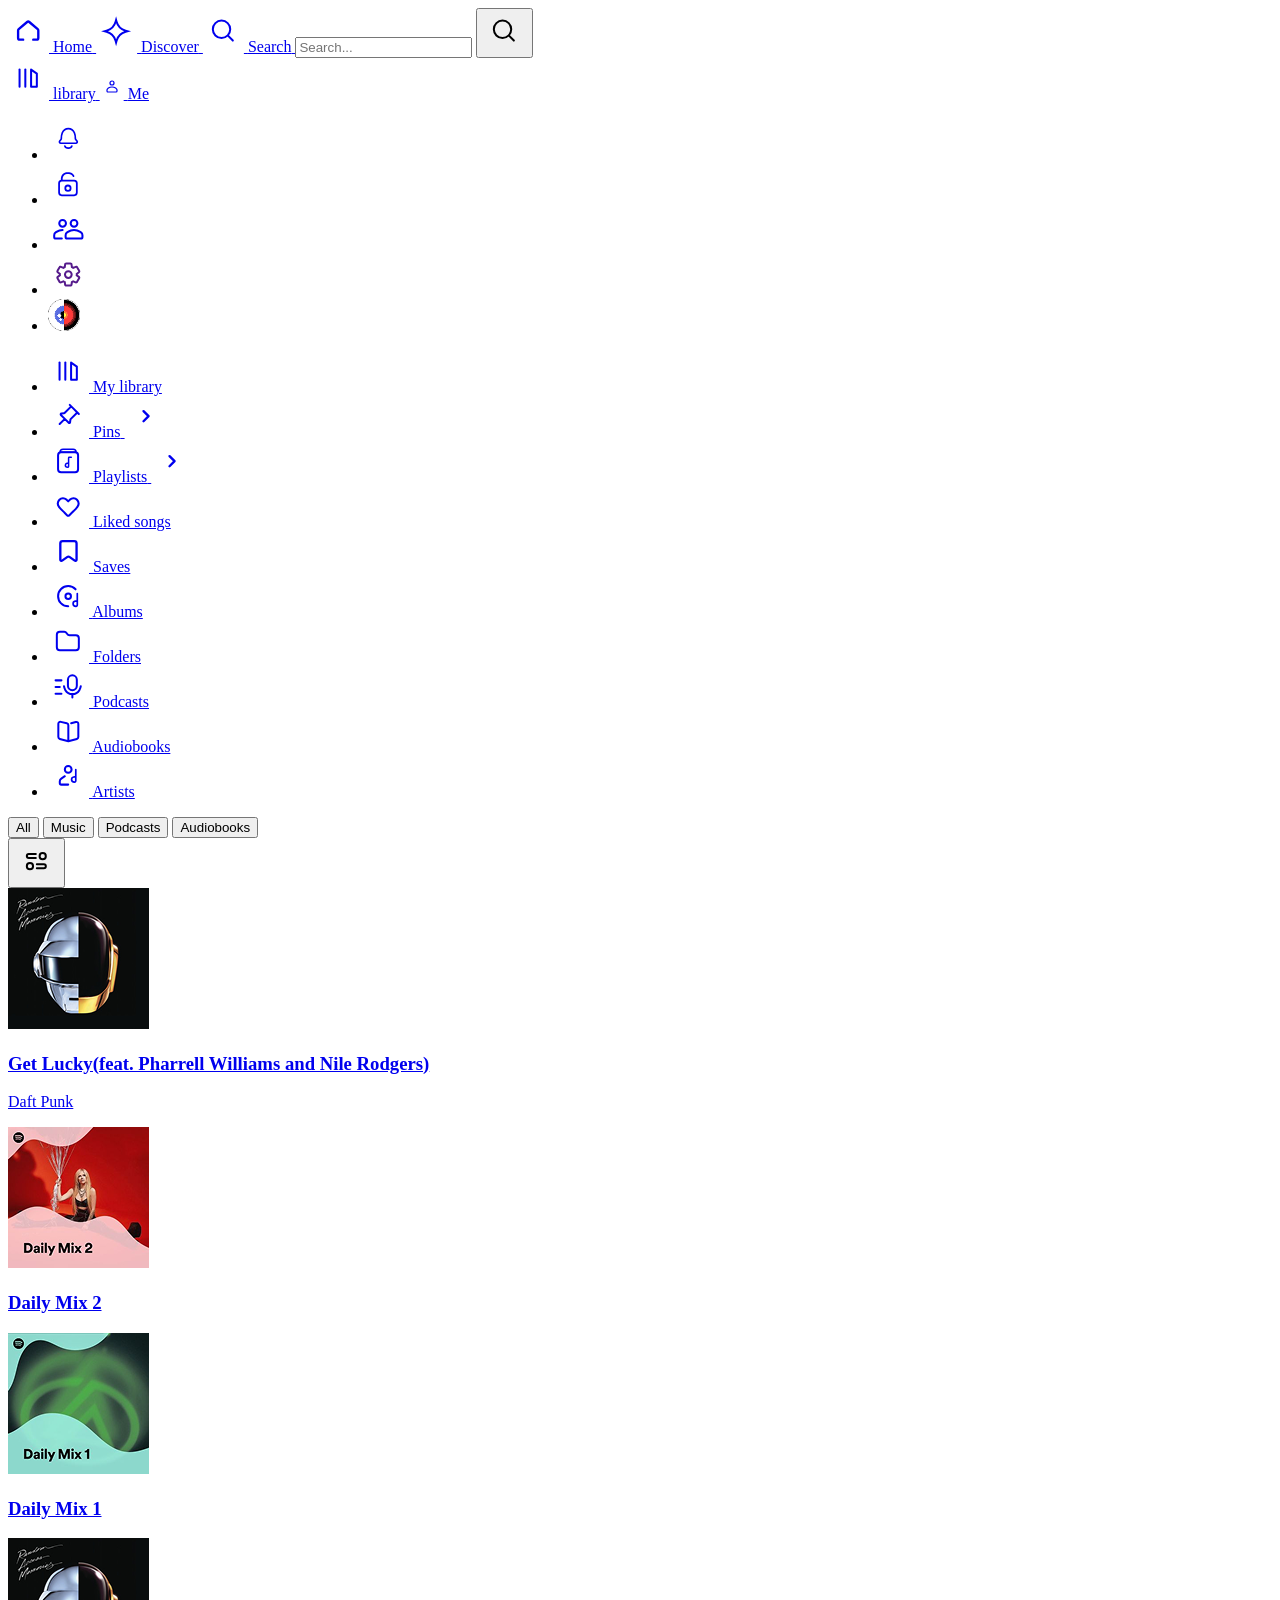
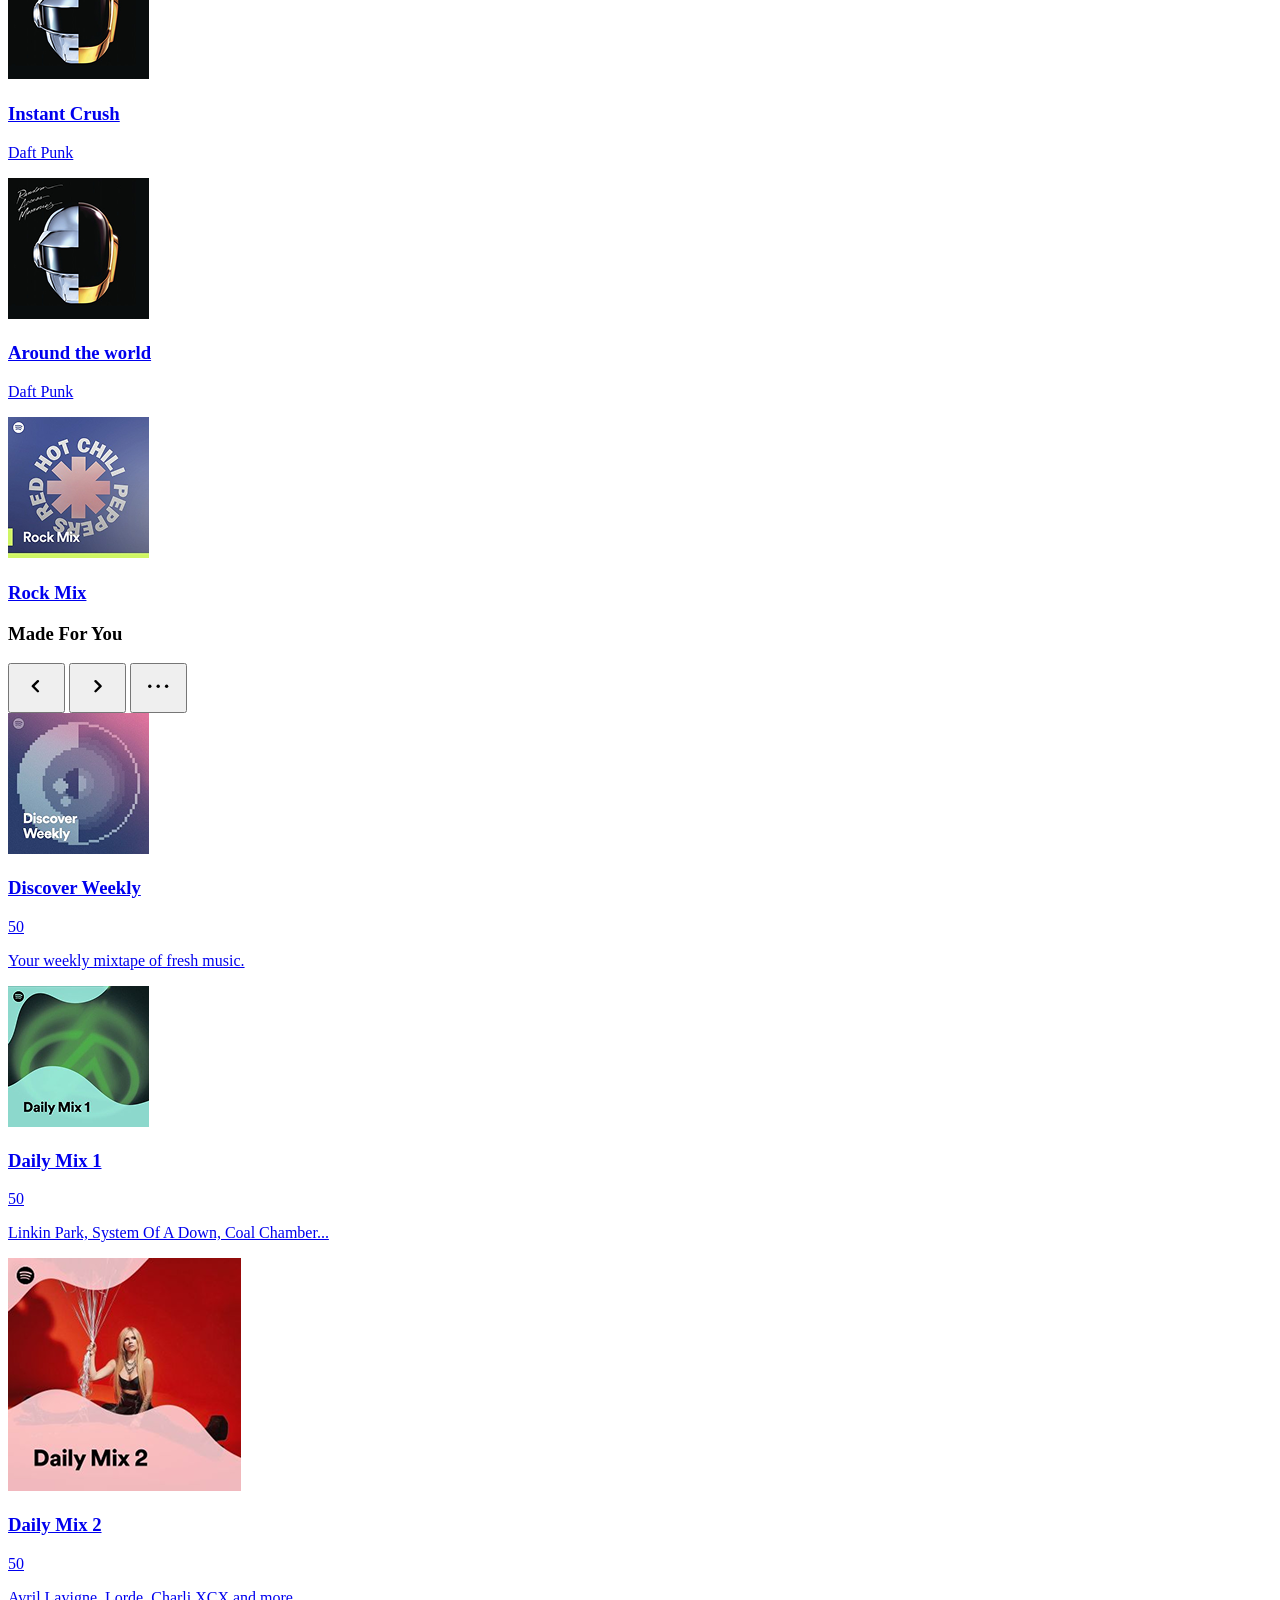
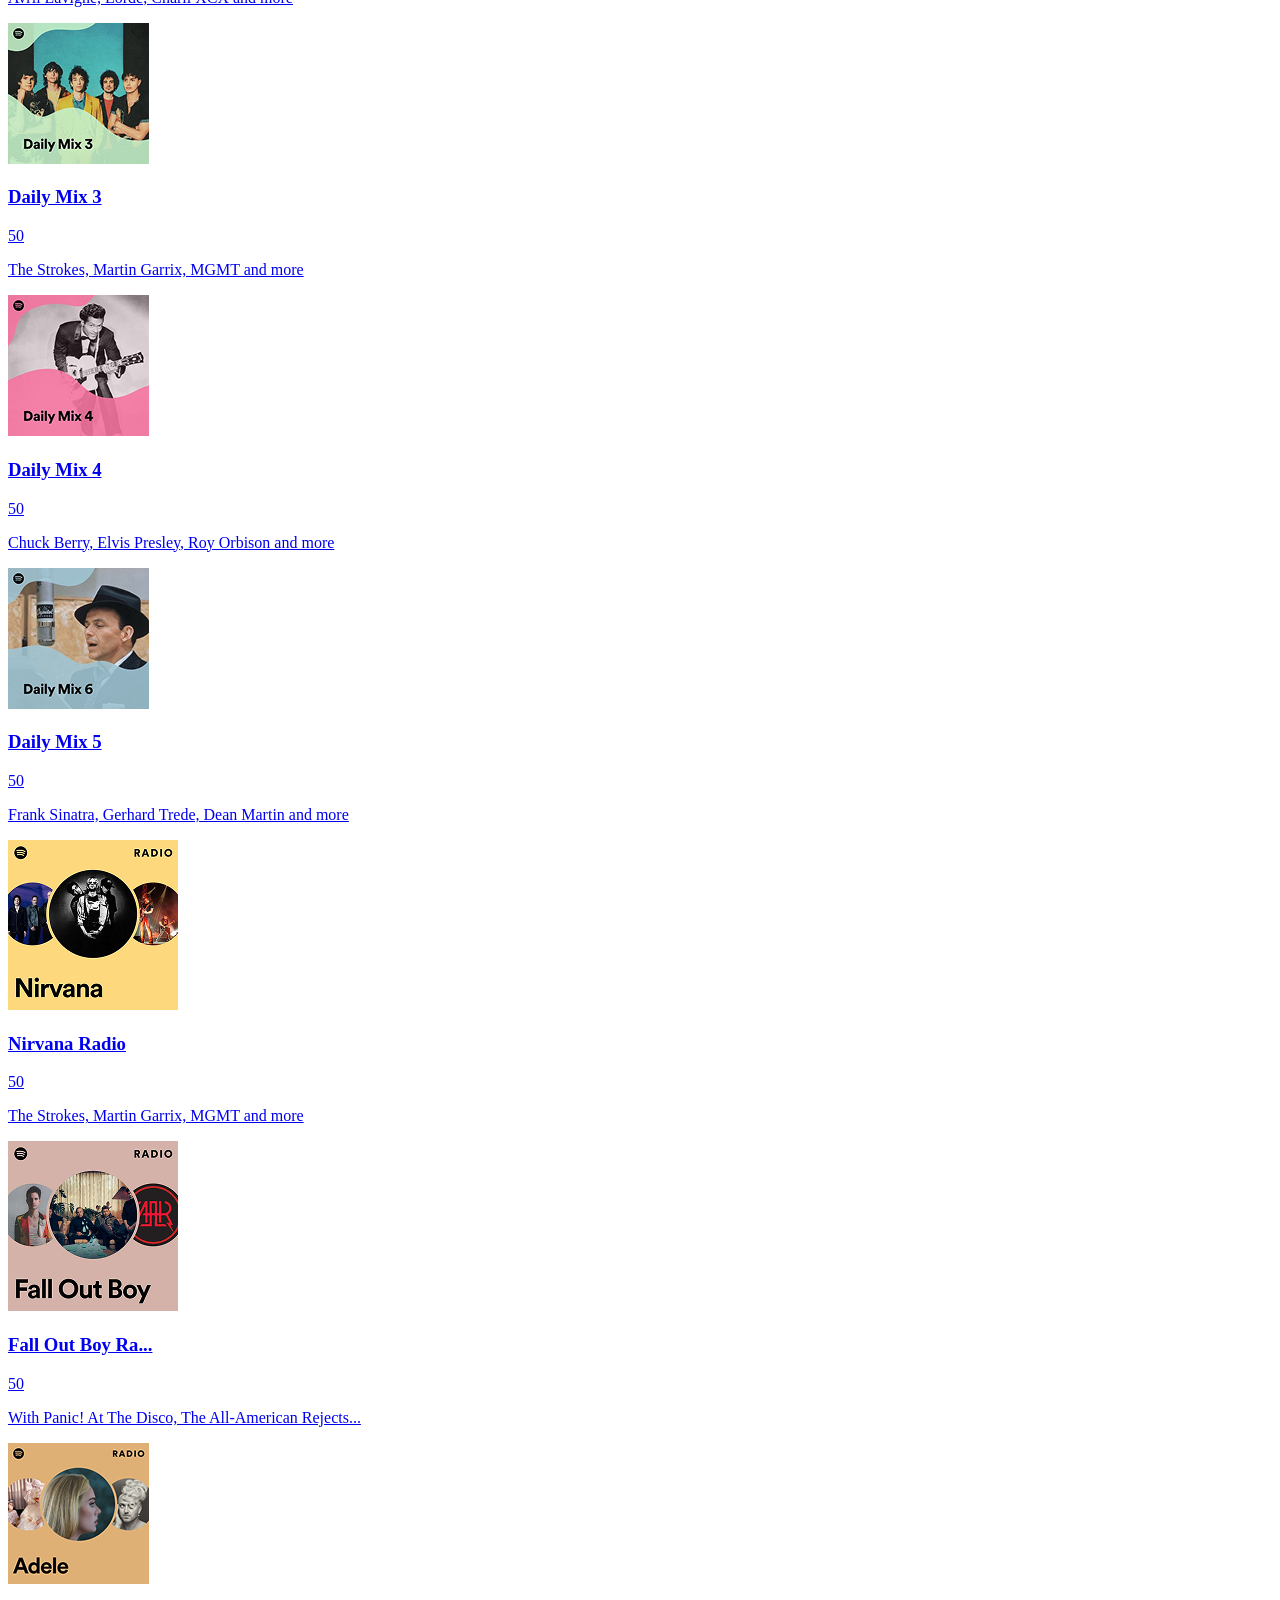
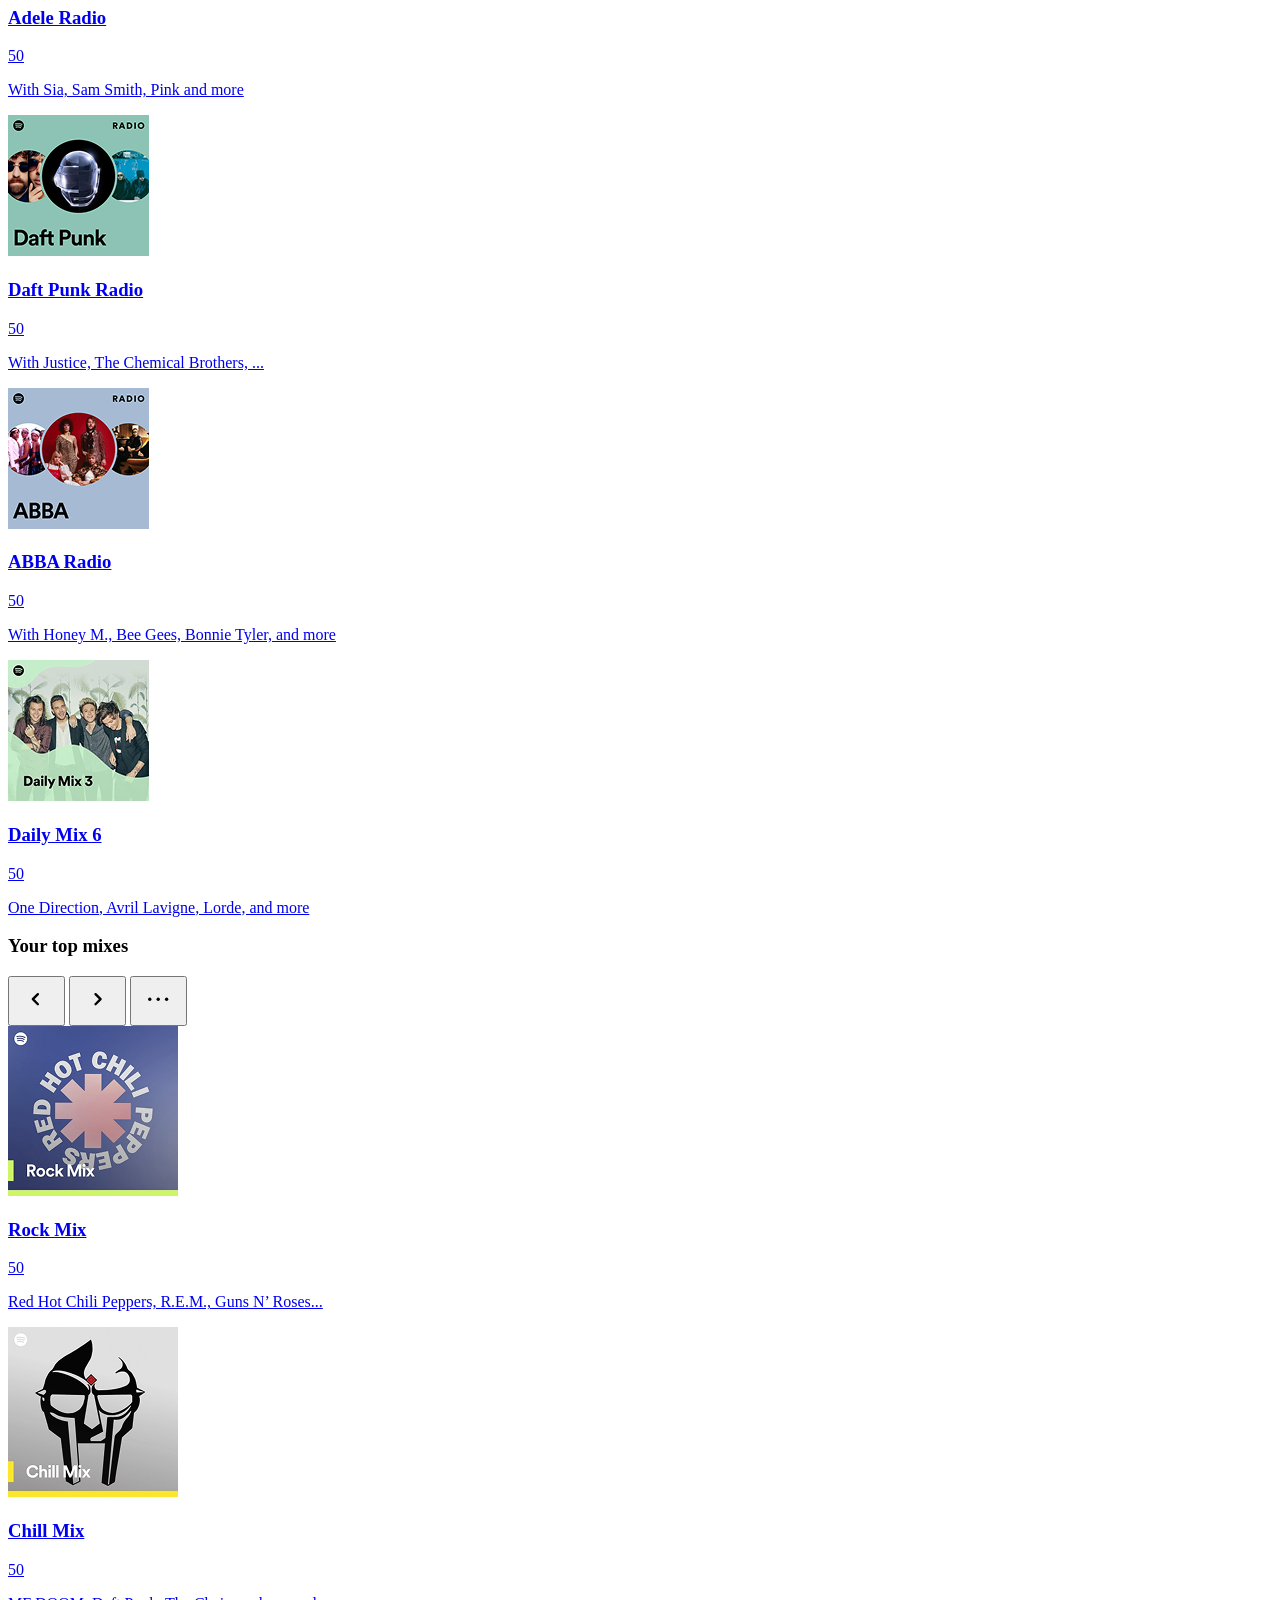
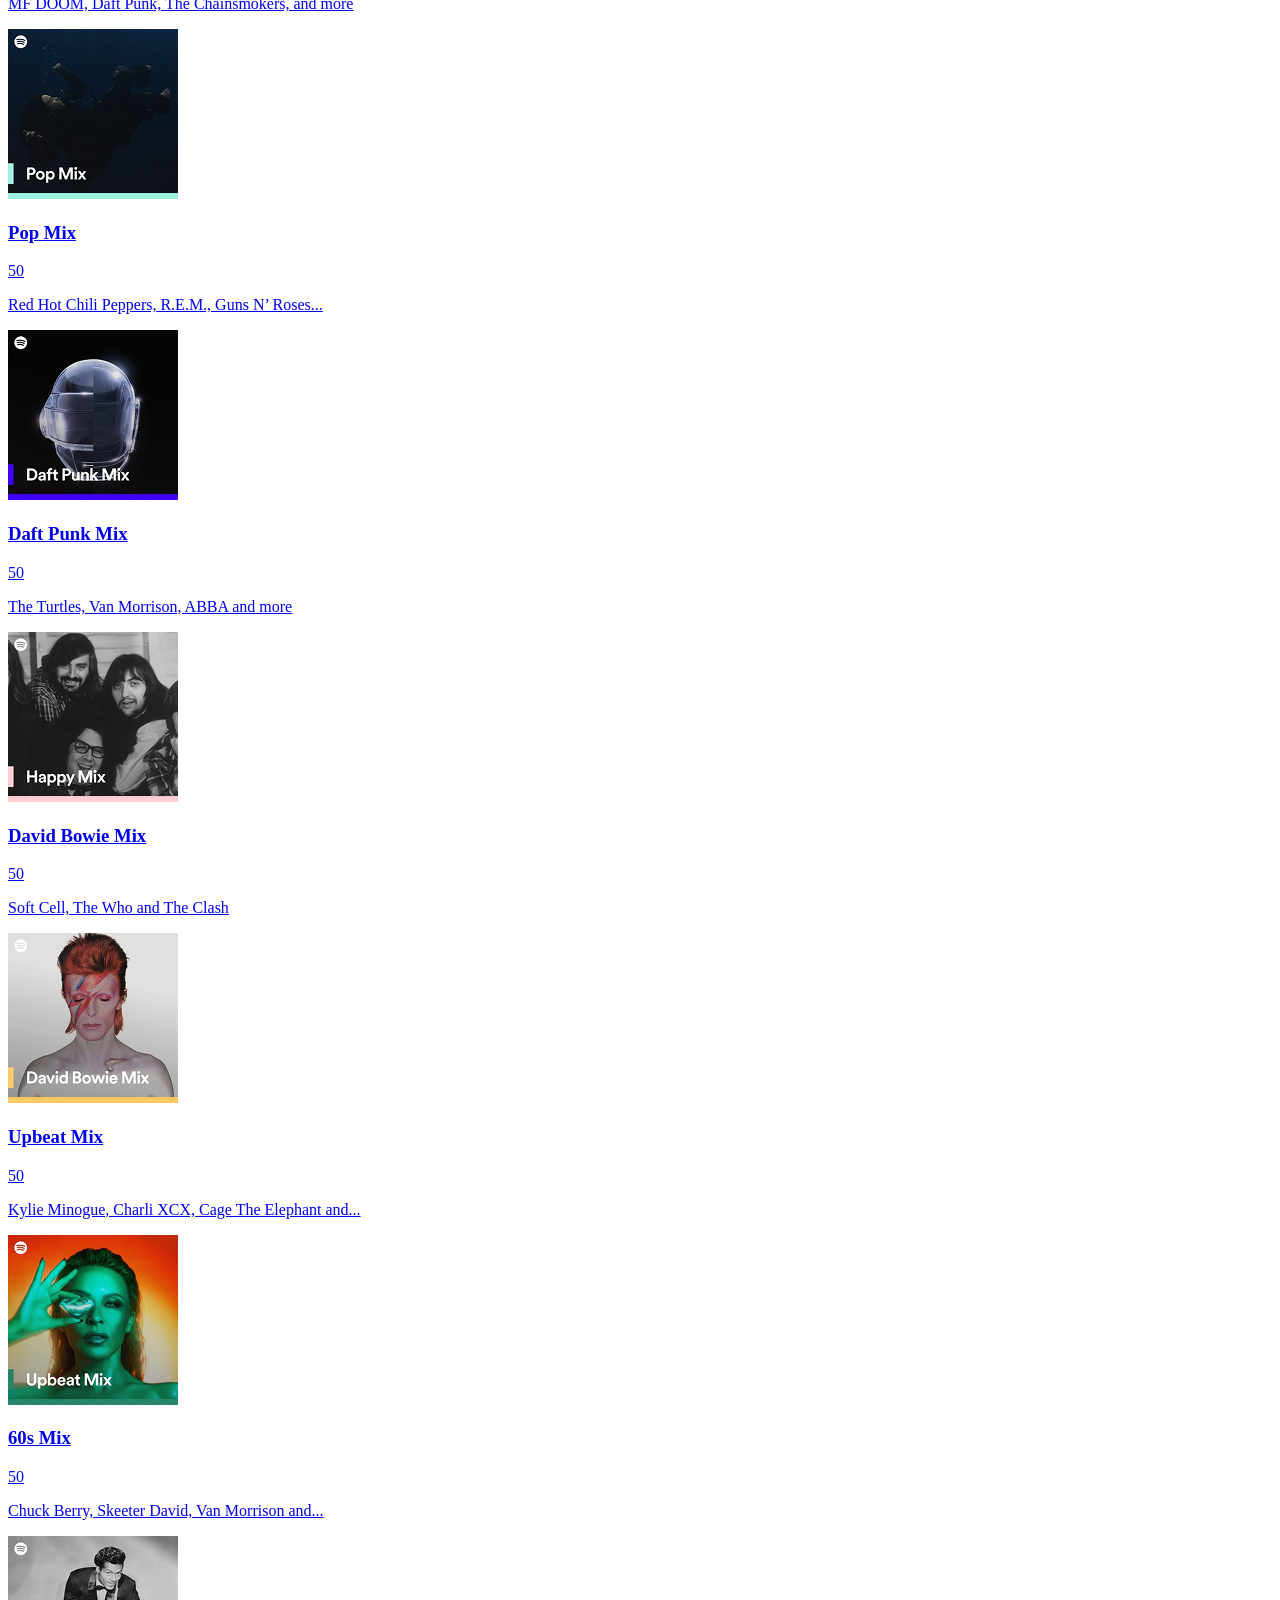
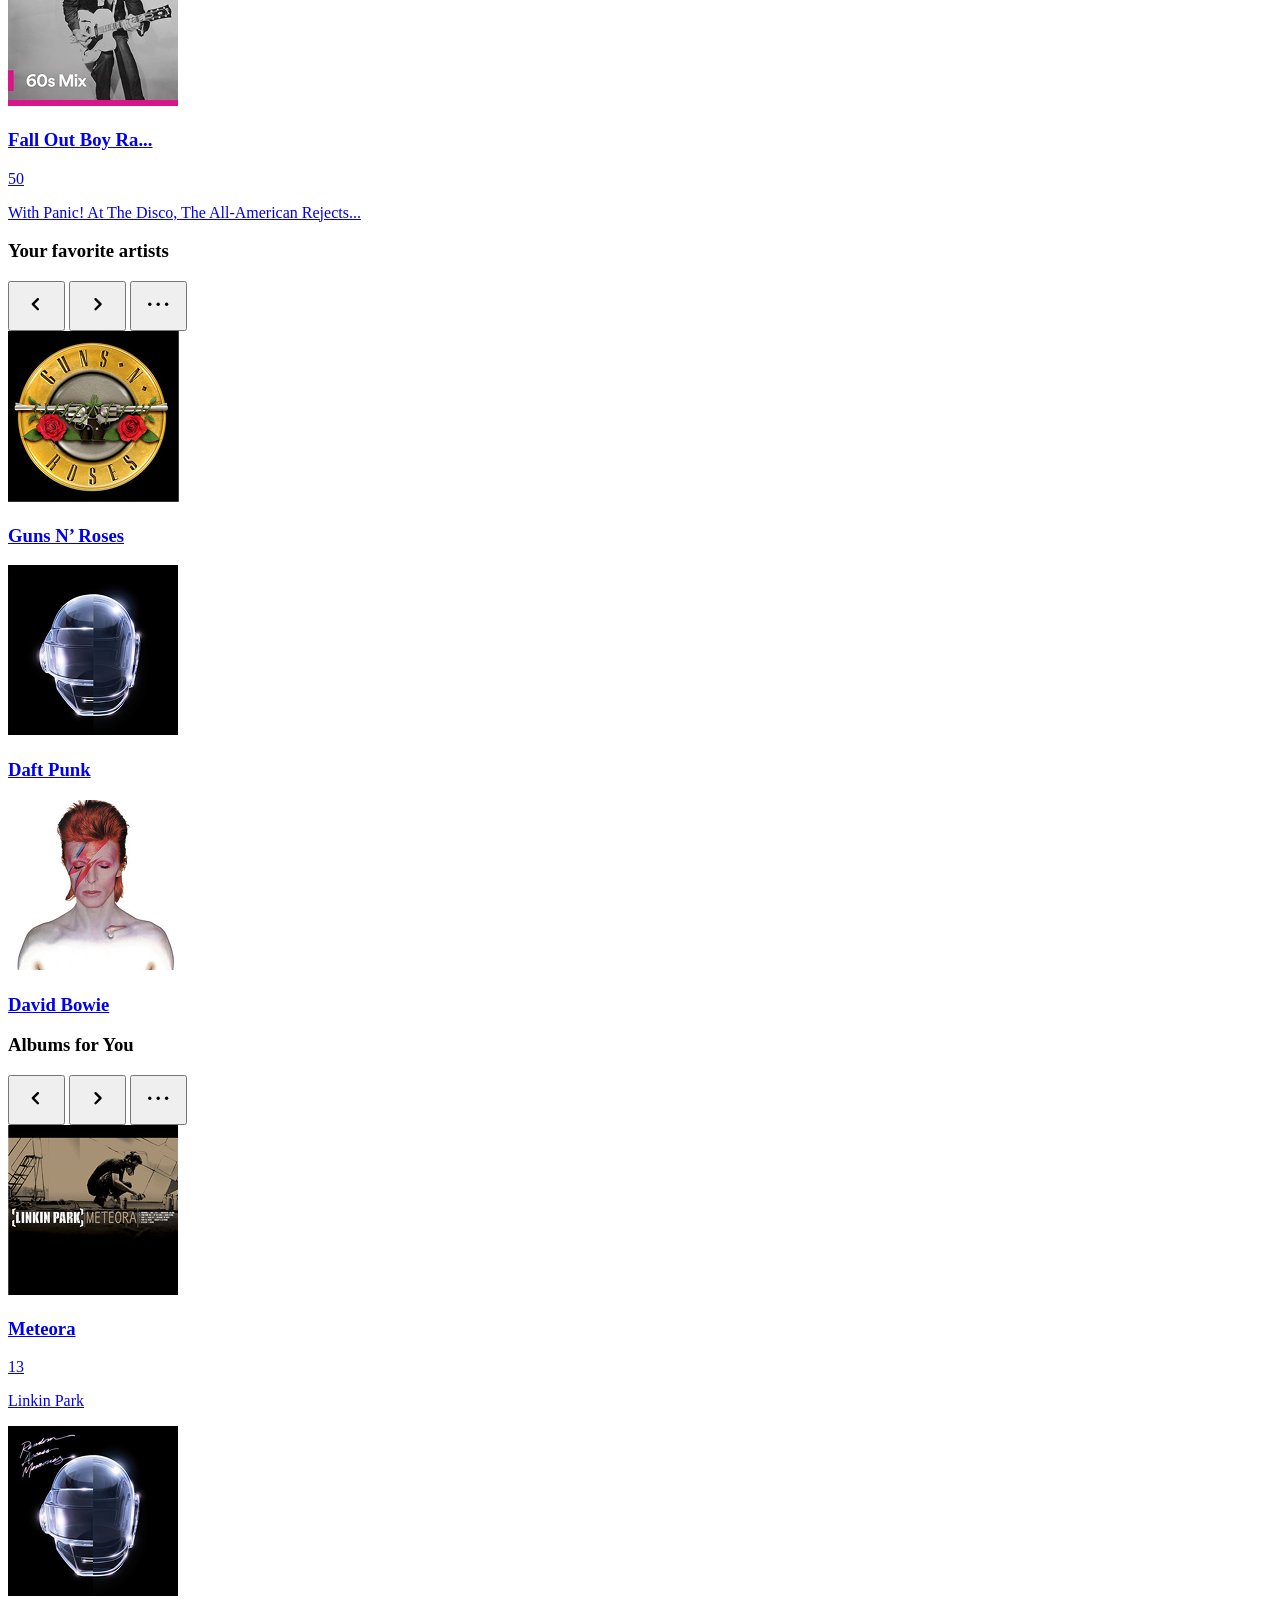
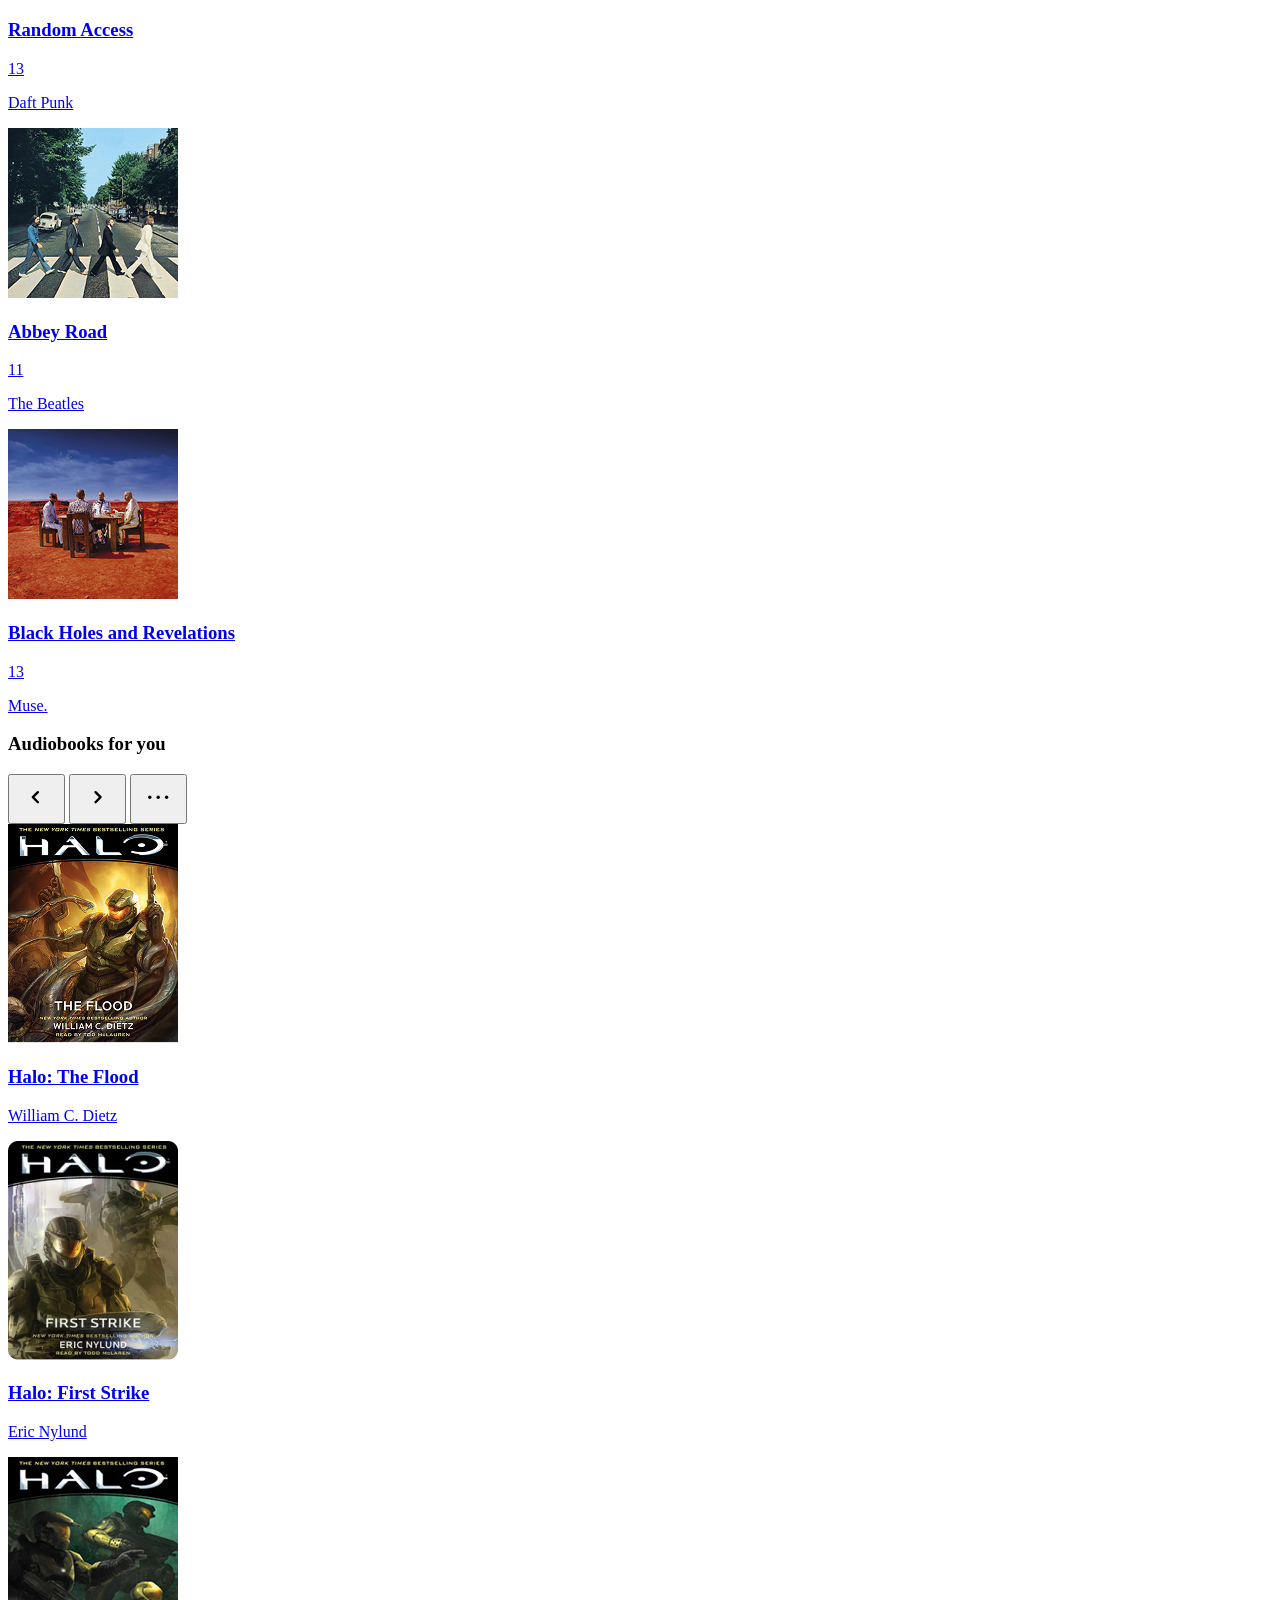
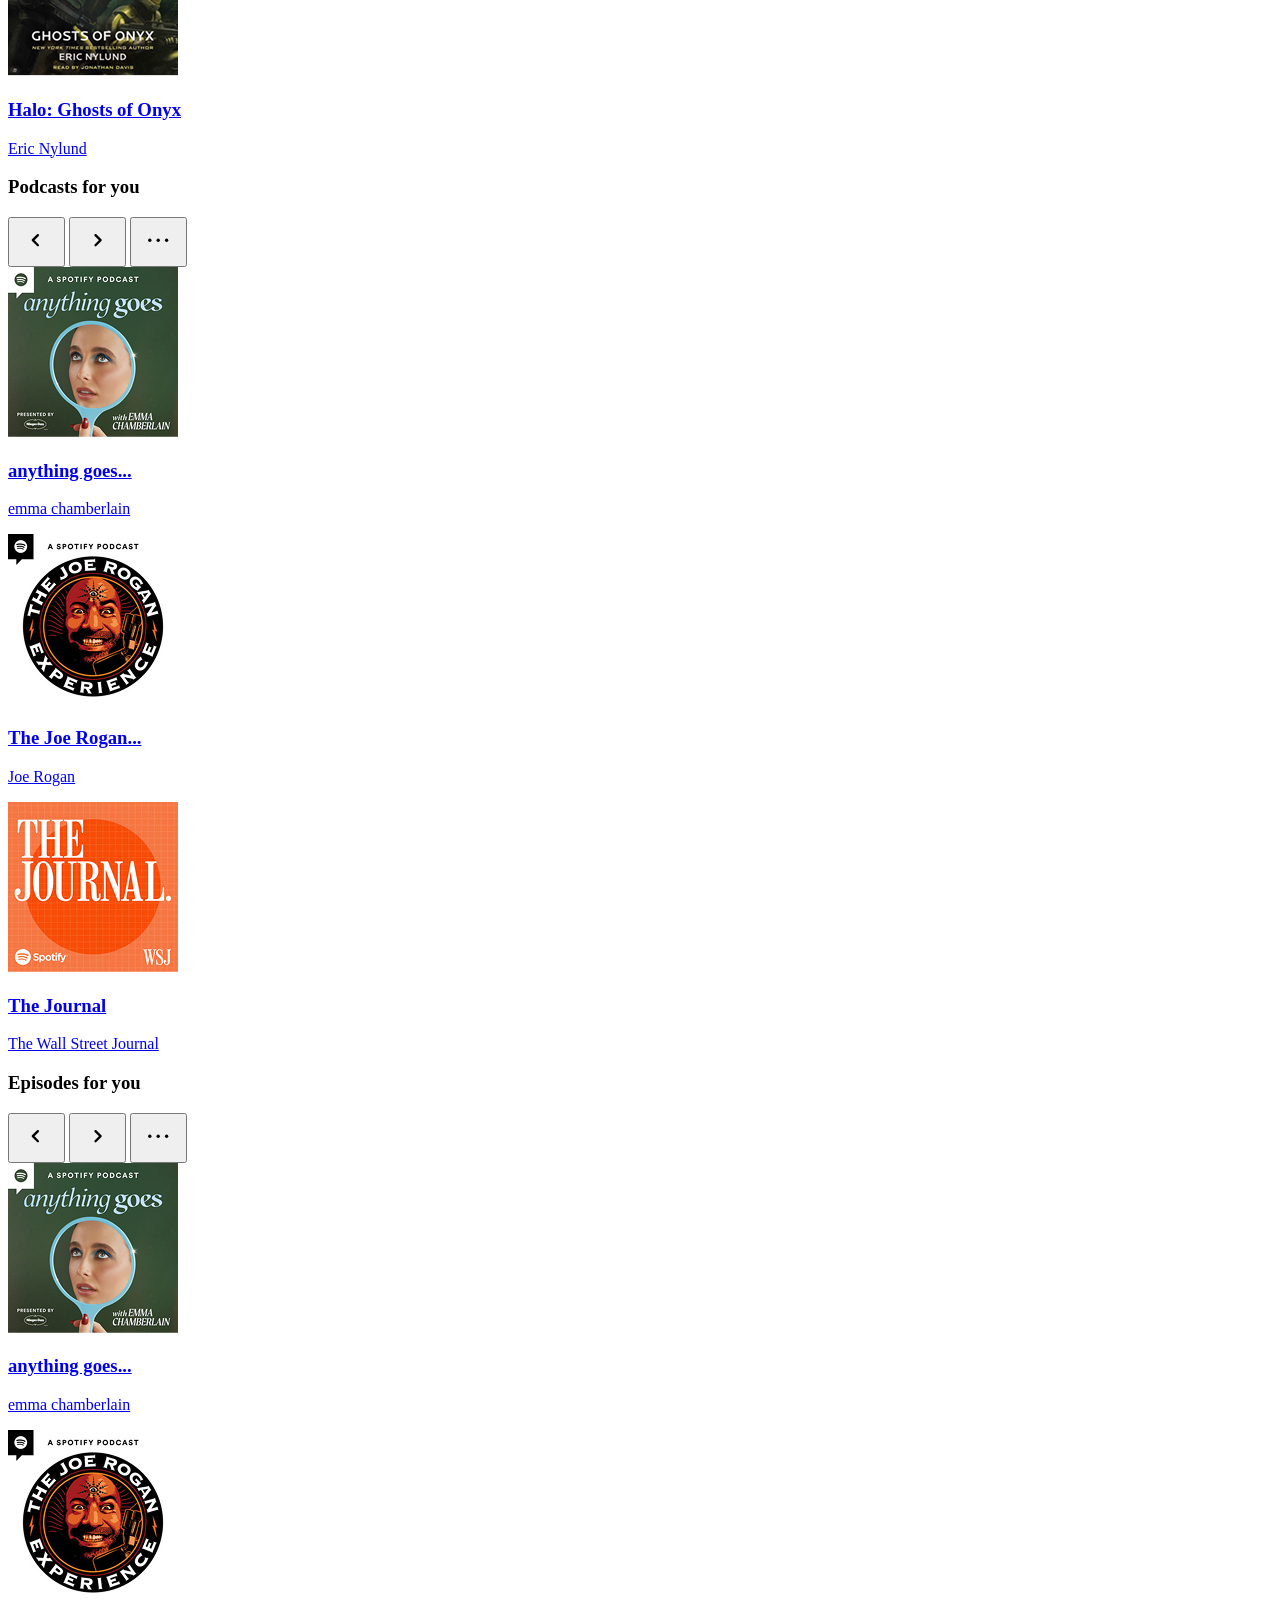
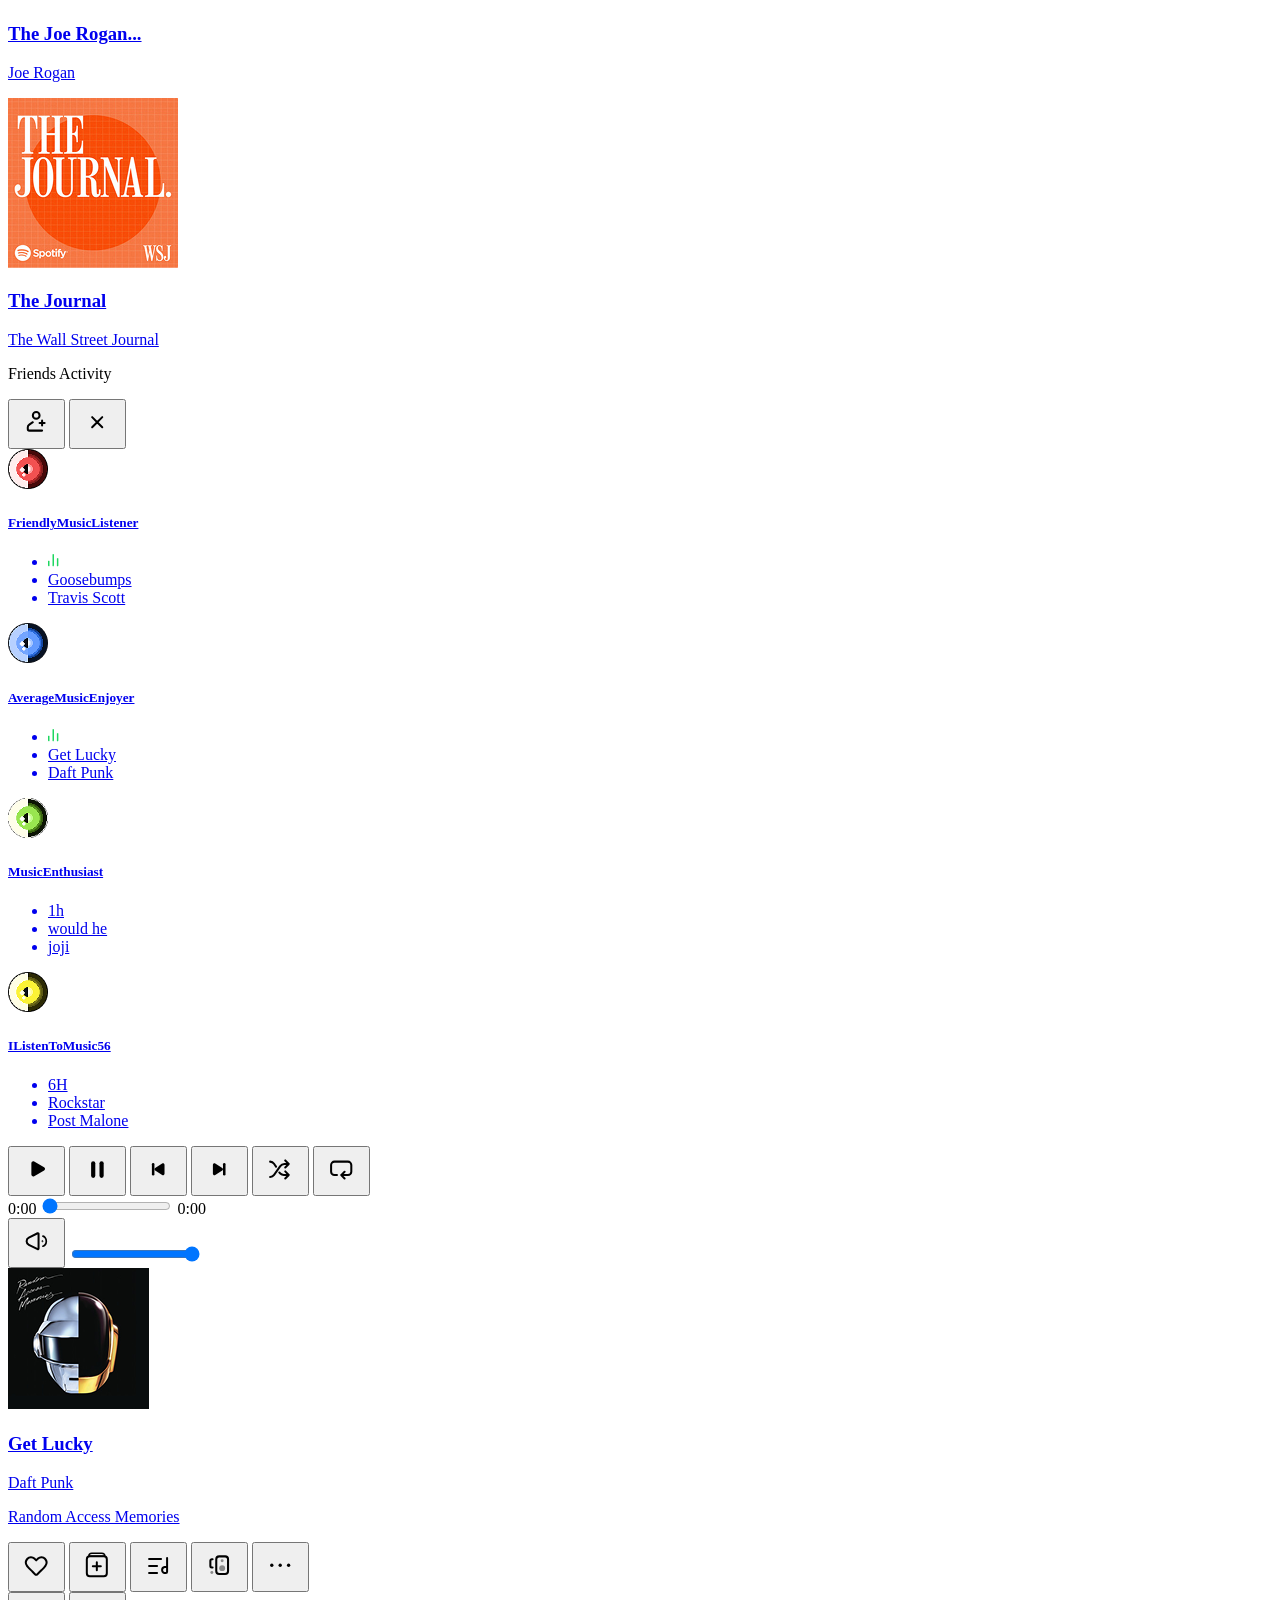
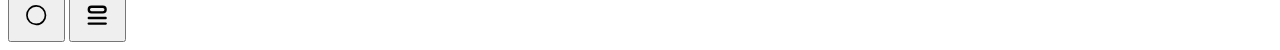
==== commit cba245a3: "feat: add home page sections use components" ====
--- a/index.html
+++ b/index.html
@@ -659,7 +659,7 @@
           <section class="recent">
             <div class="recent-container">
               <article>
-                <a href="#" class="card-recent">
+                <a href="./html/songs-page.html" class="card-recent">
                   <div class="img-container">
                     <img
                       src="./assets/images/daftpunk.png"
@@ -1300,11 +1300,663 @@
             </div>
           </section>
 
-          <section class="favoriteArtists"></section>
-          <section class="AlbumsForYou"></section>
-          <section class="audioBooks"></section>
-          <section class="podcasts"></section>
-          <section class="episodes"></section>
+          <section class="favoriteArtists home-section">
+            <div class="home-section-container">
+              <div class="title-group">
+                <h3 class="section-title">Your favorite artists</h3>
+                <div class="navigation-controls">
+                  <button class="control-btn">
+                    <svg
+                      width="41"
+                      height="41"
+                      viewBox="0 0 41 41"
+                      fill="none"
+                      xmlns="http://www.w3.org/2000/svg"
+                    >
+                      <path
+                        d="M21.8892 15.1543L16.8379 20.2056L21.8892 25.257"
+                        stroke="currentColor"
+                        stroke-width="2.3573"
+                        stroke-linecap="round"
+                        stroke-linejoin="round"
+                      />
+                    </svg>
+                  </button>
+
+                  <button class="control-btn">
+                    <svg
+                      width="41"
+                      height="41"
+                      viewBox="0 0 41 41"
+                      fill="none"
+                      xmlns="http://www.w3.org/2000/svg"
+                    >
+                      <path
+                        d="M18.5216 25.2578L23.5729 20.2065L18.5216 15.1551"
+                        stroke="currentColor"
+                        stroke-width="2.3573"
+                        stroke-linecap="round"
+                        stroke-linejoin="round"
+                      />
+                    </svg>
+                  </button>
+
+                  <button class="control-btn more">
+                    <svg
+                      width="41"
+                      height="41"
+                      viewBox="0 0 41 41"
+                      fill="none"
+                      xmlns="http://www.w3.org/2000/svg"
+                    >
+                      <circle
+                        cx="11.7865"
+                        cy="20.2072"
+                        r="1.68378"
+                        fill="currentColor"
+                      />
+                      <circle
+                        cx="20.2055"
+                        cy="20.2072"
+                        r="1.68378"
+                        fill="currentColor"
+                      />
+                      <circle
+                        cx="28.6243"
+                        cy="20.2072"
+                        r="1.68378"
+                        fill="currentColor"
+                      />
+                    </svg>
+                  </button>
+                </div>
+              </div>
+              <div class="card-wrapper">
+                <article class="card-main">
+                  <a href="#">
+                    <div class="img-container">
+                      <img
+                        src="./assets/images/favoriteArtists/image 9.png"
+                        alt="Guns N’ Roses"
+                      />
+                    </div>
+                    <div class="text-container">
+                      <div class="heading">
+                        <h3>Guns N’ Roses</h3>
+                      </div>
+                    </div>
+                  </a>
+                </article>
+                <article class="card-main">
+                  <a href="#">
+                    <div class="img-container">
+                      <img
+                        src="./assets/images/favoriteArtists/image 3.png"
+                        alt="Daft Punk"
+                      />
+                    </div>
+                    <div class="text-container">
+                      <div class="heading">
+                        <h3>Daft Punk</h3>
+                      </div>
+                    </div>
+                  </a>
+                </article>
+                <article class="card-main">
+                  <a href="#">
+                    <div class="img-container">
+                      <img
+                        src="./assets/images/favoriteArtists/image 4.png"
+                        alt="Discover Weekly"
+                      />
+                    </div>
+                    <div class="text-container">
+                      <div class="heading">
+                        <h3>David Bowie</h3>
+                      </div>
+                    </div>
+                  </a>
+                </article>
+              </div>
+            </div>
+          </section>
+          <section class="AlbumsForYou home-section">
+            <div class="home-section-container">
+              <div class="title-group">
+                <h3 class="section-title">Albums for You</h3>
+                <div class="navigation-controls">
+                  <button class="control-btn">
+                    <svg
+                      width="41"
+                      height="41"
+                      viewBox="0 0 41 41"
+                      fill="none"
+                      xmlns="http://www.w3.org/2000/svg"
+                    >
+                      <path
+                        d="M21.8892 15.1543L16.8379 20.2056L21.8892 25.257"
+                        stroke="currentColor"
+                        stroke-width="2.3573"
+                        stroke-linecap="round"
+                        stroke-linejoin="round"
+                      />
+                    </svg>
+                  </button>
+
+                  <button class="control-btn">
+                    <svg
+                      width="41"
+                      height="41"
+                      viewBox="0 0 41 41"
+                      fill="none"
+                      xmlns="http://www.w3.org/2000/svg"
+                    >
+                      <path
+                        d="M18.5216 25.2578L23.5729 20.2065L18.5216 15.1551"
+                        stroke="currentColor"
+                        stroke-width="2.3573"
+                        stroke-linecap="round"
+                        stroke-linejoin="round"
+                      />
+                    </svg>
+                  </button>
+
+                  <button class="control-btn more">
+                    <svg
+                      width="41"
+                      height="41"
+                      viewBox="0 0 41 41"
+                      fill="none"
+                      xmlns="http://www.w3.org/2000/svg"
+                    >
+                      <circle
+                        cx="11.7865"
+                        cy="20.2072"
+                        r="1.68378"
+                        fill="currentColor"
+                      />
+                      <circle
+                        cx="20.2055"
+                        cy="20.2072"
+                        r="1.68378"
+                        fill="currentColor"
+                      />
+                      <circle
+                        cx="28.6243"
+                        cy="20.2072"
+                        r="1.68378"
+                        fill="currentColor"
+                      />
+                    </svg>
+                  </button>
+                </div>
+              </div>
+              <div class="card-wrapper">
+                <article class="card-main alb-cream">
+                  <a href="#">
+                    <div class="img-container">
+                      <img
+                        src="./assets/images/albums/image 3 (1).png"
+                        alt="Meteora"
+                      />
+                    </div>
+                    <div class="text-container">
+                      <div class="heading">
+                        <h3>Meteora</h3>
+                        <span class="badge">13</span>
+                      </div>
+                      <div class="description">
+                        <p>Linkin Park</p>
+                      </div>
+                    </div>
+                  </a>
+                </article>
+                <article class="card-main alb-grey">
+                  <a href="#">
+                    <div class="img-container">
+                      <img
+                        src="./assets/images/albums/image 2.png"
+                        alt="Random Access Memories"
+                      />
+                    </div>
+                    <div class="text-container">
+                      <div class="heading">
+                        <h3>Random Access</h3>
+                        <span class="badge">13</span>
+                      </div>
+                      <div class="description">
+                        <p>Daft Punk</p>
+                      </div>
+                    </div>
+                  </a>
+                </article>
+                <article class="card-main alb-green">
+                  <a href="#">
+                    <div class="img-container">
+                      <img
+                        src="./assets/images/albums/image 3 (2).png"
+                        alt="Abbey Road"
+                      />
+                    </div>
+                    <div class="text-container">
+                      <div class="heading">
+                        <h3>Abbey Road</h3>
+                        <span class="badge">11</span>
+                      </div>
+                      <div class="description">
+                        <p>The Beatles</p>
+                      </div>
+                    </div>
+                  </a>
+                </article>
+                <article class="card-main alb-blu">
+                  <a href="#">
+                    <div class="img-container">
+                      <img
+                        src="./assets/images/albums/image 4 (1).png"
+                        alt="Black Holes and Revelations"
+                      />
+                    </div>
+                    <div class="text-container">
+                      <div class="heading">
+                        <h3>Black Holes and Revelations</h3>
+                        <span class="badge">13</span>
+                      </div>
+                      <div class="description">
+                        <p>Muse.</p>
+                      </div>
+                    </div>
+                  </a>
+                </article>
+              </div>
+            </div>
+          </section>
+          <section class="audioBooks home-section">
+            <div class="home-section-container"></div>
+            <div class="title-group">
+              <h3 class="section-title">Audiobooks for you</h3>
+              <div class="navigation-controls">
+                <button class="control-btn">
+                  <svg
+                    width="41"
+                    height="41"
+                    viewBox="0 0 41 41"
+                    fill="none"
+                    xmlns="http://www.w3.org/2000/svg"
+                  >
+                    <path
+                      d="M21.8892 15.1543L16.8379 20.2056L21.8892 25.257"
+                      stroke="currentColor"
+                      stroke-width="2.3573"
+                      stroke-linecap="round"
+                      stroke-linejoin="round"
+                    />
+                  </svg>
+                </button>
+
+                <button class="control-btn">
+                  <svg
+                    width="41"
+                    height="41"
+                    viewBox="0 0 41 41"
+                    fill="none"
+                    xmlns="http://www.w3.org/2000/svg"
+                  >
+                    <path
+                      d="M18.5216 25.2578L23.5729 20.2065L18.5216 15.1551"
+                      stroke="currentColor"
+                      stroke-width="2.3573"
+                      stroke-linecap="round"
+                      stroke-linejoin="round"
+                    />
+                  </svg>
+                </button>
+
+                <button class="control-btn more">
+                  <svg
+                    width="41"
+                    height="41"
+                    viewBox="0 0 41 41"
+                    fill="none"
+                    xmlns="http://www.w3.org/2000/svg"
+                  >
+                    <circle
+                      cx="11.7865"
+                      cy="20.2072"
+                      r="1.68378"
+                      fill="currentColor"
+                    />
+                    <circle
+                      cx="20.2055"
+                      cy="20.2072"
+                      r="1.68378"
+                      fill="currentColor"
+                    />
+                    <circle
+                      cx="28.6243"
+                      cy="20.2072"
+                      r="1.68378"
+                      fill="currentColor"
+                    />
+                  </svg>
+                </button>
+              </div>
+            </div>
+            <div class="card-wrapper">
+              <article class="card-main">
+                <a href="#">
+                  <div class="img-container">
+                    <img
+                      src="./assets/images/books/image 2 (2).png"
+                      alt="Halo: The Flood"
+                    />
+                  </div>
+                  <div class="text-container">
+                    <div class="heading">
+                      <h3>Halo: The Flood</h3>
+                    </div>
+                    <div class="description">
+                      <p>William C. Dietz</p>
+                    </div>
+                  </div>
+                </a>
+              </article>
+              <article class="card-main">
+                <a href="#">
+                  <div class="img-container">
+                    <img
+                      src="./assets/images/books/Frame 8.png"
+                      alt="Halo: First Strike"
+                    />
+                  </div>
+                  <div class="text-container">
+                    <div class="heading">
+                      <h3>Halo: First Strike</h3>
+                    </div>
+                    <div class="description">
+                      <p>Eric Nylund</p>
+                    </div>
+                  </div>
+                </a>
+              </article>
+              <article class="card-main">
+                <a href="#">
+                  <div class="img-container">
+                    <img
+                      src="./assets/images/books/image 2 (3).png"
+                      alt="Halo: Ghosts of Onyx"
+                    />
+                  </div>
+                  <div class="text-container">
+                    <div class="heading">
+                      <h3>Halo: Ghosts of Onyx</h3>
+                    </div>
+                    <div class="description">
+                      <p>Eric Nylund</p>
+                    </div>
+                  </div>
+                </a>
+              </article>
+            </div>
+          </section>
+          <section class="podcasts home-section">
+            <div class="home-section-container">
+              <div class="title-group">
+                <h3 class="section-title">Podcasts for you</h3>
+                <div class="navigation-controls">
+                  <button class="control-btn">
+                    <svg
+                      width="41"
+                      height="41"
+                      viewBox="0 0 41 41"
+                      fill="none"
+                      xmlns="http://www.w3.org/2000/svg"
+                    >
+                      <path
+                        d="M21.8892 15.1543L16.8379 20.2056L21.8892 25.257"
+                        stroke="currentColor"
+                        stroke-width="2.3573"
+                        stroke-linecap="round"
+                        stroke-linejoin="round"
+                      />
+                    </svg>
+                  </button>
+
+                  <button class="control-btn">
+                    <svg
+                      width="41"
+                      height="41"
+                      viewBox="0 0 41 41"
+                      fill="none"
+                      xmlns="http://www.w3.org/2000/svg"
+                    >
+                      <path
+                        d="M18.5216 25.2578L23.5729 20.2065L18.5216 15.1551"
+                        stroke="currentColor"
+                        stroke-width="2.3573"
+                        stroke-linecap="round"
+                        stroke-linejoin="round"
+                      />
+                    </svg>
+                  </button>
+
+                  <button class="control-btn more">
+                    <svg
+                      width="41"
+                      height="41"
+                      viewBox="0 0 41 41"
+                      fill="none"
+                      xmlns="http://www.w3.org/2000/svg"
+                    >
+                      <circle
+                        cx="11.7865"
+                        cy="20.2072"
+                        r="1.68378"
+                        fill="currentColor"
+                      />
+                      <circle
+                        cx="20.2055"
+                        cy="20.2072"
+                        r="1.68378"
+                        fill="currentColor"
+                      />
+                      <circle
+                        cx="28.6243"
+                        cy="20.2072"
+                        r="1.68378"
+                        fill="currentColor"
+                      />
+                    </svg>
+                  </button>
+                </div>
+              </div>
+              <div class="card-wrapper">
+                <article class="card-main">
+                  <a href="#">
+                    <div class="img-container">
+                      <img
+                        src="./assets/images/podcasts/image 2 (4).png"
+                        alt="anything goes"
+                      />
+                    </div>
+                    <div class="text-container">
+                      <div class="heading">
+                        <h3>anything goes...</h3>
+                      </div>
+                      <div class="description">
+                        <p>emma chamberlain</p>
+                      </div>
+                    </div>
+                  </a>
+                </article>
+                <article class="card-main">
+                  <a href="#">
+                    <div class="img-container">
+                      <img
+                        src="./assets/images/podcasts/image 2 (6).png"
+                        alt="The Joe Rogan"
+                      />
+                    </div>
+                    <div class="text-container">
+                      <div class="heading">
+                        <h3>The Joe Rogan...</h3>
+                      </div>
+                      <div class="description">
+                        <p>Joe Rogan</p>
+                      </div>
+                    </div>
+                  </a>
+                </article>
+                <article class="card-main">
+                  <a href="#">
+                    <div class="img-container">
+                      <img
+                        src="./assets/images/podcasts/image 2 (7).png"
+                        alt="Discover Weekly"
+                      />
+                    </div>
+                    <div class="text-container">
+                      <div class="heading">
+                        <h3>The Journal</h3>
+                      </div>
+                      <div class="description">
+                        <p>The Wall Street Journal</p>
+                      </div>
+                    </div>
+                  </a>
+                </article>
+              </div>
+            </div>
+          </section>
+          <section class="episodes home-section">
+            <div class="home-section-container">
+              <div class="title-group">
+                <h3 class="section-title">Episodes for you</h3>
+                <div class="navigation-controls">
+                  <button class="control-btn">
+                    <svg
+                      width="41"
+                      height="41"
+                      viewBox="0 0 41 41"
+                      fill="none"
+                      xmlns="http://www.w3.org/2000/svg"
+                    >
+                      <path
+                        d="M21.8892 15.1543L16.8379 20.2056L21.8892 25.257"
+                        stroke="currentColor"
+                        stroke-width="2.3573"
+                        stroke-linecap="round"
+                        stroke-linejoin="round"
+                      />
+                    </svg>
+                  </button>
+
+                  <button class="control-btn">
+                    <svg
+                      width="41"
+                      height="41"
+                      viewBox="0 0 41 41"
+                      fill="none"
+                      xmlns="http://www.w3.org/2000/svg"
+                    >
+                      <path
+                        d="M18.5216 25.2578L23.5729 20.2065L18.5216 15.1551"
+                        stroke="currentColor"
+                        stroke-width="2.3573"
+                        stroke-linecap="round"
+                        stroke-linejoin="round"
+                      />
+                    </svg>
+                  </button>
+
+                  <button class="control-btn more">
+                    <svg
+                      width="41"
+                      height="41"
+                      viewBox="0 0 41 41"
+                      fill="none"
+                      xmlns="http://www.w3.org/2000/svg"
+                    >
+                      <circle
+                        cx="11.7865"
+                        cy="20.2072"
+                        r="1.68378"
+                        fill="currentColor"
+                      />
+                      <circle
+                        cx="20.2055"
+                        cy="20.2072"
+                        r="1.68378"
+                        fill="currentColor"
+                      />
+                      <circle
+                        cx="28.6243"
+                        cy="20.2072"
+                        r="1.68378"
+                        fill="currentColor"
+                      />
+                    </svg>
+                  </button>
+                </div>
+              </div>
+              <div class="card-wrapper">
+                <article class="card-main">
+                  <a href="#">
+                    <div class="img-container">
+                      <img
+                        src="./assets/images/podcasts/image 2 (4).png"
+                        alt="anything goes"
+                      />
+                    </div>
+                    <div class="text-container">
+                      <div class="heading">
+                        <h3>anything goes...</h3>
+                      </div>
+                      <div class="description">
+                        <p>emma chamberlain</p>
+                      </div>
+                    </div>
+                  </a>
+                </article>
+                <article class="card-main">
+                  <a href="#">
+                    <div class="img-container">
+                      <img
+                        src="./assets/images/podcasts/image 2 (6).png"
+                        alt="The Joe Rogan"
+                      />
+                    </div>
+                    <div class="text-container">
+                      <div class="heading">
+                        <h3>The Joe Rogan...</h3>
+                      </div>
+                      <div class="description">
+                        <p>Joe Rogan</p>
+                      </div>
+                    </div>
+                  </a>
+                </article>
+                <article class="card-main">
+                  <a href="#">
+                    <div class="img-container">
+                      <img
+                        src="./assets/images/podcasts/image 2 (7).png"
+                        alt="Discover Weekly"
+                      />
+                    </div>
+                    <div class="text-container">
+                      <div class="heading">
+                        <h3>The Journal</h3>
+                      </div>
+                      <div class="description">
+                        <p>The Wall Street Journal</p>
+                      </div>
+                    </div>
+                  </a>
+                </article>
+              </div>
+            </div>
+          </section>
         </div>
       </main>
 
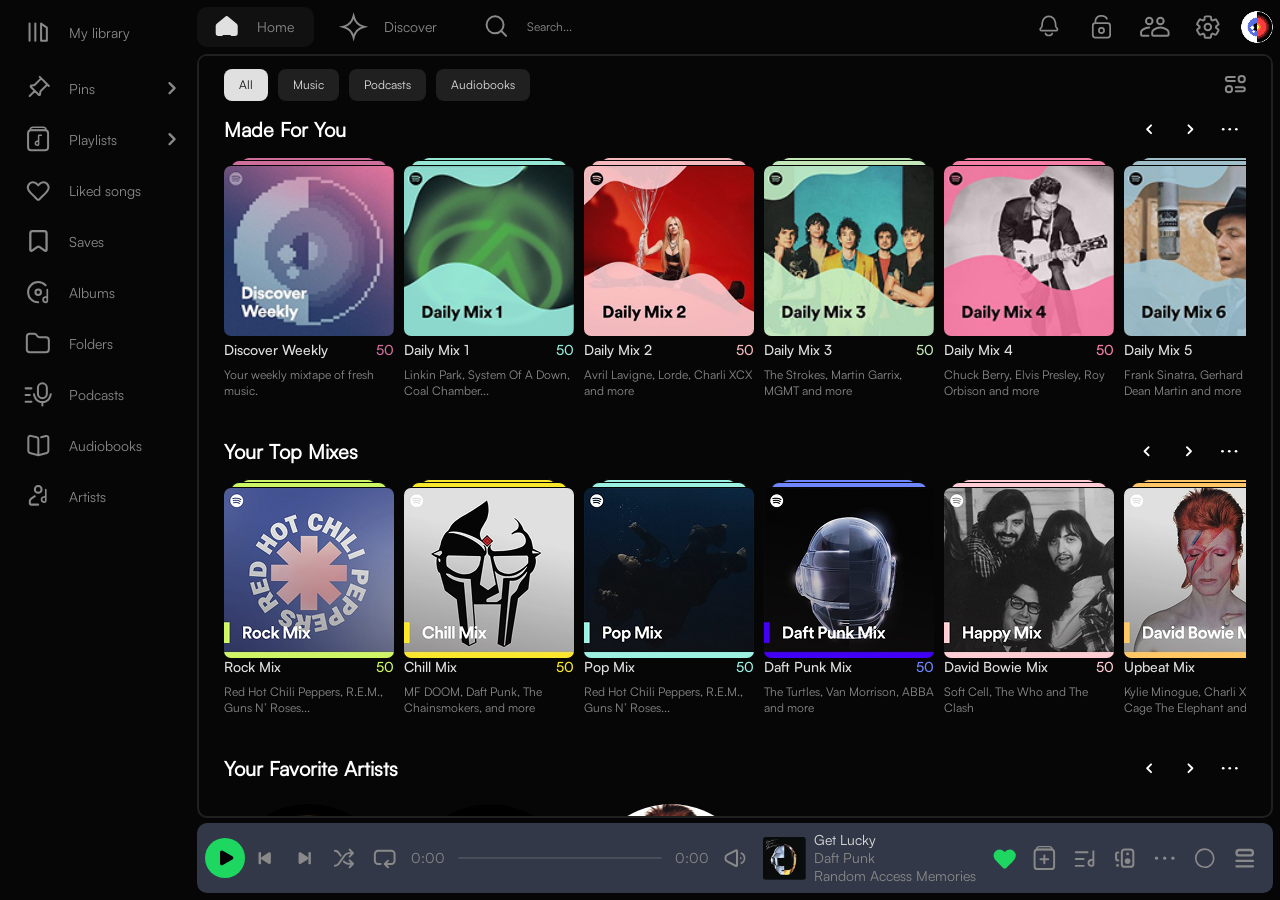
==== commit 84a7550e: "fix: link navigation elements to html pages" ====
--- a/index.html
+++ b/index.html
@@ -12,7 +12,7 @@
     <title>BugBusters-fy</title>
   </head>
   <body>
-    <div class="pageLayout open">
+    <div class="pageLayout">
       <!-- *========header content start======= -->
       <header class="header">
         <nav class="header-wrapper">
@@ -51,7 +51,7 @@
               </svg>
               <span>Discover</span>
             </a>
-            <a id="searchbar" class="searchbar" href="#">
+            <a id="searchbar" class="searchbar" href="./html/search.html">
               <svg
                 width="41"
                 height="41"
@@ -70,7 +70,7 @@
               <span class="mobile-search">Search</span>
             </a>
 
-            <a id="searchbar-deskt" class="searchbar-deskt">
+            <a id="searchbar-deskt" class="searchbar-deskt" href="./html/search.html">
               <input
                 id="search"
                 name="search"
@@ -97,7 +97,7 @@
           </div>
 
           <div class="user-menu">
-            <a class="library" href="#">
+            <a class="library" href="./html/library.html">
               <svg
                 width="41"
                 height="41"
@@ -213,7 +213,7 @@
                 </a>
               </li>
               <li>
-                <a href="#">
+                <a href="#" class="nav-btn" data-popup="friends">
                   <svg
                     width="41"
                     height="41"
@@ -565,7 +565,7 @@
               </a>
             </li>
             <li>
-              <a href="#" class="artists">
+              <a href="./html/artist.html" class="artists">
                 <svg
                   width="41"
                   height="41"
@@ -1997,7 +1997,7 @@
                 </svg>
               </button>
 
-              <button class="btn-close">
+              <button class="btn-close sidePopup" id="friends">
                 <svg
                   width="41"
                   height="41"
--- a/css/styles.css
+++ b/css/styles.css
@@ -0,0 +1,2990 @@
+* {
+  margin: 0;
+  padding: 0;
+}
+
+*,
+*::before,
+*::after {
+  box-sizing: border-box;
+}
+
+h1,
+h2,
+h3,
+h4,
+h5,
+h6 {
+  font-size: inherit;
+  font-weight: 400;
+}
+
+img,
+svg {
+  max-width: 100%;
+  display: block;
+}
+
+ul {
+  list-style: none;
+}
+
+a {
+  text-decoration: none;
+  cursor: pointer;
+  color: inherit;
+  display: block;
+}
+
+:focus,
+:active {
+  outline-color: transparent;
+}
+
+button,
+input {
+  font: inherit;
+  color: inherit;
+}
+
+button {
+  background: none;
+  border: none;
+  cursor: pointer;
+}
+
+@font-face {
+  font-family: "Satoshi-Light";
+  src: url("../assets/fonts/Satoshi-Light.woff2") format("woff2"), url("../assets/fonts/Satoshi-Light.woff") format("woff"), url("../assets/fonts/Satoshi-Light.ttf") format("truetype");
+  font-weight: 300;
+  font-display: swap;
+  font-style: normal;
+}
+@font-face {
+  font-family: "Satoshi-LightItalic";
+  src: url("../assets/fonts/Satoshi-LightItalic.woff2") format("woff2"), url("../assets/fonts/Satoshi-LightItalic.woff") format("woff"), url("../assets/fonts/Satoshi-LightItalic.ttf") format("truetype");
+  font-weight: 300;
+  font-display: swap;
+  font-style: italic;
+}
+@font-face {
+  font-family: "Satoshi-Regular";
+  src: url("../assets/fonts/Satoshi-Regular.woff2") format("woff2"), url("../assets/fonts/Satoshi-Regular.woff") format("woff"), url("../assets/fonts/Satoshi-Regular.ttf") format("truetype");
+  font-weight: 400;
+  font-display: swap;
+  font-style: normal;
+}
+@font-face {
+  font-family: "Satoshi-Italic";
+  src: url("../assets/fonts/Satoshi-Italic.woff2") format("woff2"), url("../assets/fonts/Satoshi-Italic.woff") format("woff"), url("../assets/fonts/Satoshi-Italic.ttf") format("truetype");
+  font-weight: 400;
+  font-display: swap;
+  font-style: italic;
+}
+@font-face {
+  font-family: "Satoshi-Medium";
+  src: url("../assets/fonts/Satoshi-Medium.woff2") format("woff2"), url("../assets/fonts/Satoshi-Medium.woff") format("woff"), url("../assets/fonts/Satoshi-Medium.ttf") format("truetype");
+  font-weight: 500;
+  font-display: swap;
+  font-style: normal;
+}
+@font-face {
+  font-family: "Satoshi-MediumItalic";
+  src: url("../assets/fonts/Satoshi-MediumItalic.woff2") format("woff2"), url("../assets/fonts/Satoshi-MediumItalic.woff") format("woff"), url("../assets/fonts/Satoshi-MediumItalic.ttf") format("truetype");
+  font-weight: 500;
+  font-display: swap;
+  font-style: italic;
+}
+@font-face {
+  font-family: "Satoshi-Bold";
+  src: url("../assets/fonts/Satoshi-Bold.woff2") format("woff2"), url("../assets/fonts/Satoshi-Bold.woff") format("woff"), url("../assets/fonts/Satoshi-Bold.ttf") format("truetype");
+  font-weight: 700;
+  font-display: swap;
+  font-style: normal;
+}
+@font-face {
+  font-family: "Satoshi-BoldItalic";
+  src: url("../assets/fonts/Satoshi-BoldItalic.woff2") format("woff2"), url("../assets/fonts/Satoshi-BoldItalic.woff") format("woff"), url("../assets/fonts/Satoshi-BoldItalic.ttf") format("truetype");
+  font-weight: 700;
+  font-display: swap;
+  font-style: italic;
+}
+@font-face {
+  font-family: "Satoshi-Black";
+  src: url("../assets/fonts/Satoshi-Black.woff2") format("woff2"), url("../assets/fonts/Satoshi-Black.woff") format("woff"), url("../assets/fonts/Satoshi-Black.ttf") format("truetype");
+  font-weight: 900;
+  font-display: swap;
+  font-style: normal;
+}
+@font-face {
+  font-family: "Satoshi-BlackItalic";
+  src: url("../assets/fonts/Satoshi-BlackItalic.woff2") format("woff2"), url("../assets/fonts/Satoshi-BlackItalic.woff") format("woff"), url("../assets/fonts/Satoshi-BlackItalic.ttf") format("truetype");
+  font-weight: 900;
+  font-display: swap;
+  font-style: italic;
+}
+html {
+  font-size: 62.5%;
+}
+
+body {
+  font-family: "Satoshi-Regular";
+  background-color: #111111;
+  color: #898989;
+  font-size: 1.4rem;
+}
+
+@media (min-width: 920px) {
+  body {
+    background-color: #060606;
+  }
+}
+.pageLayout .main-container {
+  -ms-overflow-style: none;
+  scrollbar-width: none;
+}
+.pageLayout .main-container::-webkit-scrollbar {
+  display: none;
+}
+
+.card-main {
+  width: 14rem;
+}
+.card-main a {
+  display: flex;
+  flex-direction: column;
+  gap: 0.6rem;
+}
+.card-main .img-container {
+  border-radius: 0.6rem;
+}
+.card-main .img-container img {
+  aspect-ratio: 1;
+  object-fit: cover;
+  border-radius: 0.6rem;
+  width: 100%;
+  transition: transform 0.35s ease;
+}
+.card-main .text-container {
+  display: flex;
+  flex-direction: column;
+  gap: 0.8rem;
+  padding-bottom: 0.6rem;
+}
+.card-main .text-container .heading {
+  display: flex;
+  justify-content: space-between;
+  font-size: 1.2rem;
+  color: #e0e0e0;
+  font-family: "Satoshi-Medium";
+}
+.card-main .text-container .description p {
+  font-size: 1rem;
+}
+
+@media (min-width: 920px) {
+  .card-main {
+    width: 17rem;
+  }
+  .card-main .img-container {
+    border-radius: 0.7rem;
+  }
+  .card-main .img-container img {
+    aspect-ratio: 1;
+    object-fit: cover;
+    border-radius: 0.7rem;
+    width: 100%;
+  }
+  .card-main .text-container .heading {
+    font-size: 1.4rem;
+  }
+  .card-main .text-container .description p {
+    font-size: 1.2rem;
+  }
+}
+.card-recent {
+  display: flex;
+  align-items: center;
+  gap: 0.3rem;
+  padding: 8px;
+  border-radius: 8px;
+}
+.card-recent .img-container {
+  width: 43px;
+  flex-shrink: 0;
+}
+.card-recent .img-container img {
+  aspect-ratio: 1;
+  object-fit: cover;
+  border-radius: 0.3rem;
+  width: 100%;
+}
+.card-recent .text-container {
+  display: flex;
+  flex-direction: column;
+  justify-content: center;
+  overflow: hidden;
+}
+.card-recent .text-container h3 {
+  color: #e0e0e0;
+  white-space: nowrap;
+  overflow: hidden;
+  text-overflow: ellipsis;
+}
+.card-recent .text-container p {
+  white-space: nowrap;
+  overflow: hidden;
+  text-overflow: ellipsis;
+}
+
+@media (min-width: 920px) {
+  .card-recent .img-container {
+    width: 5.1rem;
+  }
+}
+.title-group {
+  display: flex;
+  align-items: center;
+  justify-content: space-between;
+  width: 100%;
+}
+.title-group .section-title {
+  font-size: 2rem;
+  font-weight: 700;
+  color: #fff;
+  text-transform: capitalize;
+  white-space: nowrap;
+  overflow: hidden;
+  text-overflow: ellipsis;
+}
+.title-group .navigation-controls {
+  display: flex;
+  gap: 0.8rem;
+}
+.title-group .navigation-controls .control-btn {
+  border: none;
+  color: #fff;
+  width: 3.2rem;
+  height: 3.2rem;
+  background-color: transparent;
+  cursor: pointer;
+  display: none;
+  align-items: center;
+  justify-content: center;
+}
+.title-group .navigation-controls .control-btn.more {
+  display: flex;
+}
+
+@media (min-width: 920px) {
+  .title-group .navigation-controls .control-btn {
+    display: flex;
+  }
+}
+/*   <div class="title-group">
+                <h3 class="section-title">SOME TITLE</h3>
+                <div class="navigation-controls">
+                  <button class="control-btn">
+                    <svg
+                      width="41"
+                      height="41"
+                      viewBox="0 0 41 41"
+                      fill="none"
+                      xmlns="http://www.w3.org/2000/svg"
+                    >
+                      <path
+                        d="M21.8892 15.1543L16.8379 20.2056L21.8892 25.257"
+                        stroke="currentColor"
+                        stroke-width="2.3573"
+                        stroke-linecap="round"
+                        stroke-linejoin="round"
+                      />
+                    </svg>
+                  </button>
+
+                  <button class="control-btn">
+                    <svg
+                      width="41"
+                      height="41"
+                      viewBox="0 0 41 41"
+                      fill="none"
+                      xmlns="http://www.w3.org/2000/svg"
+                    >
+                      <path
+                        d="M18.5216 25.2578L23.5729 20.2065L18.5216 15.1551"
+                        stroke="currentColor"
+                        stroke-width="2.3573"
+                        stroke-linecap="round"
+                        stroke-linejoin="round"
+                      />
+                    </svg>
+                  </button>
+
+                  <button class="control-btn more">
+                    <svg
+                      width="41"
+                      height="41"
+                      viewBox="0 0 41 41"
+                      fill="none"
+                      xmlns="http://www.w3.org/2000/svg"
+                    >
+                      <circle
+                        cx="11.7865"
+                        cy="20.2072"
+                        r="1.68378"
+                        fill="currentColor"
+                      />
+                      <circle
+                        cx="20.2055"
+                        cy="20.2072"
+                        r="1.68378"
+                        fill="currentColor"
+                      />
+                      <circle
+                        cx="28.6243"
+                        cy="20.2072"
+                        r="1.68378"
+                        fill="currentColor"
+                      />
+                    </svg>
+                  </button>
+                </div>
+              </div>
+*/
+/*==================
+  Mobile Layout
+==================*/
+.card-search.dark-blue .img-container::before, .card-search.dark-blue .img-container::after {
+  background-color: #1e3264;
+}
+.card-search.dark-blue .text-container .heading span {
+  color: #1e3264;
+}
+.card-search.dark-blue {
+  background-color: #1e3264;
+}
+.card-search.orange .img-container::before, .card-search.orange .img-container::after {
+  background-color: #ba5d07;
+}
+.card-search.orange .text-container .heading span {
+  color: #ba5d07;
+}
+.card-search.orange {
+  background-color: #ba5d07;
+}
+.card-search.light-purple .img-container::before, .card-search.light-purple .img-container::after {
+  background-color: #8d67ab;
+}
+.card-search.light-purple .text-container .heading span {
+  color: #8d67ab;
+}
+.card-search.light-purple {
+  background-color: #8d67ab;
+}
+.card-search.dark-purple .img-container::before, .card-search.dark-purple .img-container::after {
+  background-color: #503750;
+}
+.card-search.dark-purple .text-container .heading span {
+  color: #503750;
+}
+.card-search.dark-purple {
+  background-color: #503750;
+}
+.card-search.dark-pink .img-container::before, .card-search.dark-pink .img-container::after {
+  background-color: #b02897;
+}
+.card-search.dark-pink .text-container .heading span {
+  color: #b02897;
+}
+.card-search.dark-pink {
+  background-color: #b02897;
+}
+.card-search.dark-grey .img-container::before, .card-search.dark-grey .img-container::after {
+  background-color: #777777;
+}
+.card-search.dark-grey .text-container .heading span {
+  color: #777777;
+}
+.card-search.dark-grey {
+  background-color: #777777;
+}
+.card-search.light-green .img-container::before, .card-search.light-green .img-container::after {
+  background-color: #148a08;
+}
+.card-search.light-green .text-container .heading span {
+  color: #148a08;
+}
+.card-search.light-green {
+  background-color: #148a08;
+}
+.card-search.darkgreen .img-container::before, .card-search.darkgreen .img-container::after {
+  background-color: #006450;
+}
+.card-search.darkgreen .text-container .heading span {
+  color: #006450;
+}
+.card-search.darkgreen {
+  background-color: #006450;
+}
+.card-search.red .img-container::before, .card-search.red .img-container::after {
+  background-color: #e91429;
+}
+.card-search.red .text-container .heading span {
+  color: #e91429;
+}
+.card-search.red {
+  background-color: #e91429;
+}
+.card-search.light-blue .img-container::before, .card-search.light-blue .img-container::after {
+  background-color: #537aa1;
+}
+.card-search.light-blue .text-container .heading span {
+  color: #537aa1;
+}
+.card-search.light-blue {
+  background-color: #537aa1;
+}
+.card-search {
+  height: 10rem;
+  position: relative;
+  border-radius: 1rem;
+  overflow: hidden;
+  flex: 1 1 17rem;
+}
+.card-search a {
+  width: 100%;
+  height: 100%;
+}
+.card-search h3 {
+  position: absolute;
+  top: 2rem;
+  left: 2rem;
+  font-size: 2rem;
+  color: #e0e0e0;
+  text-shadow: 0 2px 8px rgba(0, 0, 0, 0.5);
+  font-family: "Satoshi-Black";
+  max-width: 10rem;
+  z-index: 2;
+}
+.card-search .img-container {
+  width: 10.4rem;
+  height: 10.4rem;
+  position: absolute;
+  bottom: 0;
+  right: 0rem;
+  transform: rotate(30deg) translate(0, 4rem);
+  transform-origin: bottom center;
+  transition: transform 0.4s ease-in-out, width 0.4s ease-in-out, height 0.4s ease-in-out;
+}
+.card-search .img-container img {
+  aspect-ratio: 1;
+  object-fit: cover;
+  border-radius: 0.5rem;
+  width: 100%;
+}
+.card-search::after {
+  content: "";
+  position: absolute;
+  inset: 0;
+  background: radial-gradient(circle at bottom right, rgba(0, 0, 0, 0.75));
+  opacity: 0;
+  transition: opacity 0.35s ease;
+}
+.card-search:hover .img-container {
+  transform: rotate(0) translate(0, 0);
+  width: 100%;
+  height: 100%;
+}
+.card-search:hover .img-container img {
+  width: 100%;
+  height: 100%;
+}
+.card-search:hover::after {
+  opacity: 1;
+}
+
+/*=================
+  Desktop Layout
+==================*/
+@media (min-width: 920px) {
+  .card-search {
+    flex: 0 0 17rem;
+    height: 17rem;
+  }
+  .card-search .img-container {
+    transform: rotate(30deg) translate(-1rem, 1rem);
+  }
+}
+.player {
+  padding-inline: 0.8rem;
+}
+.player button {
+  width: 4rem;
+  height: 4rem;
+}
+.player .card-recent {
+  background-color: transparent;
+}
+.player .player-wrapper,
+.player .controllers,
+.player .actions,
+.player .metadata,
+.player .utilities,
+.player .track,
+.player .track-control,
+.player .volume-control {
+  display: flex;
+  align-items: center;
+}
+.player .player-container {
+  padding-inline: 0.8rem;
+  border-radius: 1rem;
+  background-color: #333848;
+}
+.player .player-container .player-wrapper {
+  position: relative;
+}
+.player {
+  /*=================
+      Controlers
+  ==================*/
+}
+.player .controllers {
+  order: 1;
+}
+.player .controllers button {
+  display: none;
+  color: #898989;
+  transition: color 0.3s ease;
+}
+.player .controllers button:hover {
+  color: #1ed760;
+}
+.player .controllers button.active svg {
+  color: #060606;
+  fill: #060606;
+}
+.player .controllers #play.show,
+.player .controllers #pause.show {
+  display: block;
+}
+.player .controllers #pause,
+.player .controllers #play {
+  color: #060606;
+  background-color: #1ed760;
+  border-radius: 50%;
+}
+.player {
+  /*=================
+      Actions
+  ==================*/
+}
+.player .actions {
+  margin-left: auto;
+}
+.player .actions button {
+  display: none;
+  color: #898989;
+  transition: color 0.3s ease;
+}
+.player .actions button:hover {
+  color: #1ed760;
+}
+.player .actions button.active svg {
+  color: #1ed760;
+  fill: #1ed760;
+}
+.player .actions #add-to-playlist {
+  display: block;
+}
+.player {
+  /*=================
+      Media
+  ==================*/
+}
+.player .track .volume-control .item {
+  display: none;
+}
+.player .track .volume-control #volumeIcon {
+  color: #898989;
+  transition: color 0.3s ease;
+}
+.player .track .volume-control #volumeIcon:hover {
+  color: #1ed760;
+}
+.player .track .volume-control #volumeIcon.active svg {
+  color: #060606;
+  fill: #060606;
+}
+.player .track .track-control {
+  gap: 0.7rem;
+}
+.player .track .track-control .item {
+  display: none;
+}
+.player .track .track-control .current-time,
+.player .track .track-control .duration {
+  width: 7rem;
+  text-align: center;
+}
+.player .track .track-control #progress {
+  display: block;
+  width: 100%;
+  position: absolute;
+  bottom: 0;
+  left: 0;
+}
+.player .track .track-control .track-slider {
+  height: 0.2rem;
+  appearance: none;
+  background: rgba(137, 137, 137, 0.2705882353);
+  border-radius: 0.3rem;
+  cursor: pointer;
+}
+.player .track .track-control .track-slider::-webkit-slider-thumb {
+  opacity: 0;
+}
+.player .media-info {
+  overflow: hidden;
+  margin-right: auto;
+}
+
+@media (min-width: 920px) {
+  .player {
+    padding-inline: 0;
+  }
+  .player {
+    /*=================
+        Controlers
+    ==================*/
+  }
+  .player .controllers {
+    order: -1;
+  }
+  .player .controllers button {
+    display: block;
+  }
+  .player .controllers #pause {
+    display: none;
+  }
+  .player .controllers #play {
+    display: none;
+  }
+  .player {
+    /*=================
+        Actions
+    ==================*/
+  }
+  .player .actions #like {
+    display: block;
+  }
+  .player {
+    /*=================
+        Media
+    ==================*/
+  }
+  .player .track {
+    flex: 1;
+    min-width: 0;
+  }
+  .player .track .volume-control #volumeIcon {
+    display: block;
+  }
+  .player .track .track-control {
+    width: 100%;
+  }
+  .player .track .track-control .item {
+    display: block;
+  }
+  .player .track .track-control #progress {
+    position: static;
+  }
+  .player .media-info {
+    min-width: 23rem;
+  }
+}
+@media (min-width: 1200px) {
+  .player .actions button {
+    display: block;
+  }
+}
+header {
+  padding: 1.6rem 2.8rem 2.4rem;
+}
+header svg {
+  width: 4rem;
+  height: 4rem;
+}
+header .header-wrapper {
+  display: flex;
+  align-items: center;
+  gap: calc((100% - 20rem) / 4);
+}
+header .header-wrapper .header-nav,
+header .header-wrapper .user-menu {
+  display: flex;
+  justify-content: space-between;
+}
+header .header-wrapper .header-nav a,
+header .header-wrapper .user-menu a {
+  display: flex;
+  flex-direction: column;
+  align-items: center;
+}
+header .header-wrapper .header-nav {
+  flex: 3;
+}
+header .header-wrapper .user-menu {
+  flex: 2;
+}
+header .header-wrapper #searchbar-deskt {
+  display: none;
+}
+header .header-wrapper .user-menu-deskt {
+  display: none;
+}
+
+@media (min-width: 920px) {
+  header {
+    padding: 0;
+    padding-bottom: 0.7rem;
+  }
+  header svg {
+    min-width: 4rem;
+    height: 4rem;
+  }
+  header .header-wrapper {
+    display: flex;
+    justify-content: space-between;
+    gap: 0rem;
+  }
+  header .header-wrapper .header-nav {
+    gap: 1rem;
+    flex: none;
+  }
+  header .header-wrapper .header-nav a {
+    display: flex;
+    flex-direction: row;
+    gap: 1rem;
+    gap: 1rem;
+    display: flex;
+    flex-direction: row;
+    padding: 0rem 2rem 0rem 1rem;
+    border-radius: 1rem;
+    transition: 0.3s ease;
+  }
+  header .header-wrapper .header-nav a.active, header .header-wrapper .header-nav a:hover {
+    color: #898989;
+    transition: color 0.3s ease;
+  }
+  header .header-wrapper .header-nav a.active:hover, header .header-wrapper .header-nav a:hover:hover {
+    color: #e0e0e0;
+  }
+  header .header-wrapper .header-nav a.active.active svg, header .header-wrapper .header-nav a:hover.active svg {
+    color: #e0e0e0;
+    fill: #e0e0e0;
+  }
+  header .header-wrapper .header-nav a.active, header .header-wrapper .header-nav a:hover {
+    background-color: #111111;
+  }
+  header .header-wrapper .user-menu-deskt {
+    display: none;
+  }
+  header .header-wrapper .user-menu {
+    flex: 2;
+  }
+  header .header-wrapper #searchbar-deskt {
+    display: flex;
+    flex-direction: row-reverse;
+  }
+  header .header-wrapper #searchbar-deskt input {
+    border: none;
+    outline: none;
+    background: transparent;
+    font-size: 1.2rem;
+    color: #898989;
+    width: 12rem;
+  }
+  header .header-wrapper #searchbar-deskt input::placeholder {
+    color: #898989;
+  }
+  header .header-wrapper #searchbar {
+    display: none;
+  }
+  header .header-wrapper .user-menu {
+    display: none;
+  }
+  header .header-wrapper .user-menu-deskt {
+    display: block;
+  }
+  header .header-wrapper .user-menu-deskt a {
+    color: #898989;
+    transition: color 0.3s ease;
+  }
+  header .header-wrapper .user-menu-deskt a:hover {
+    color: #e0e0e0;
+  }
+  header .header-wrapper .user-menu-deskt a.active svg {
+    color: #e0e0e0;
+    fill: #e0e0e0;
+  }
+  header .header-wrapper .user-menu-deskt ul {
+    display: flex;
+    align-items: center;
+    justify-content: center;
+    gap: 1.3rem;
+  }
+}
+@media (min-width: 1300px) {
+  header .header-wrapper .header-nav a {
+    padding: 0.7rem 10rem 0.7rem 1.5rem;
+  }
+}
+@media (min-width: 920px) {
+  .sideNavbar nav {
+    height: 100%;
+    padding-left: 1.1rem;
+    border-radius: 1rem;
+  }
+  .sideNavbar nav.active {
+    background-color: #111111;
+  }
+  .sideNavbar nav.active a:hover {
+    background-color: #202020;
+  }
+  .sideNavbar nav ul {
+    display: flex;
+    flex-direction: column;
+    gap: 1rem;
+  }
+  .sideNavbar nav ul li:first-child a {
+    padding-block: 0.5rem;
+  }
+  .sideNavbar nav a {
+    display: flex;
+    align-items: center;
+    gap: 1rem;
+    color: #898989;
+    transition: color 0.3s ease;
+  }
+  .sideNavbar nav a:hover {
+    color: #e0e0e0;
+  }
+  .sideNavbar nav a.active svg {
+    color: #e0e0e0;
+    fill: #e0e0e0;
+  }
+  .sideNavbar nav a {
+    width: 100%;
+    transition: 0.3s;
+  }
+  .sideNavbar nav a svg:last-child {
+    margin-left: auto;
+  }
+  .sideNavbar nav a:hover {
+    background-color: #202020;
+    border-radius: 3px;
+  }
+}
+.sidePopup {
+  display: none;
+}
+
+@media (min-width: 920px) {
+  .sidePopup .card-recent {
+    background-color: transparent;
+  }
+  .sidePopup .sidePopup-wrapper {
+    display: flex;
+    flex-direction: column;
+    gap: 2.4rem;
+    width: 100%;
+    padding: 1rem 1rem 0 2rem;
+  }
+  .sidePopup .sidePopup-heading {
+    display: flex;
+    align-items: center;
+    justify-content: space-between;
+  }
+  .sidePopup .sidePopup-heading p {
+    color: #e0e0e0;
+    font-weight: 500;
+  }
+  .sidePopup .sidePopup-heading .button-wrapper {
+    display: flex;
+  }
+  .sidePopup .sidePopup-heading .button-wrapper button {
+    color: #898989;
+    transition: color 0.3s ease;
+  }
+  .sidePopup .sidePopup-heading .button-wrapper button:hover {
+    color: #e0e0e0;
+  }
+  .sidePopup .sidePopup-heading .button-wrapper button.active svg {
+    color: #e0e0e0;
+    fill: #e0e0e0;
+  }
+  .sidePopup .text-container {
+    display: flex;
+    flex-direction: column;
+    justify-content: center;
+    overflow: hidden;
+  }
+  .sidePopup .text-container .now-listening {
+    color: #e0e0e0;
+  }
+  .sidePopup .text-container .now-listening ul {
+    display: flex;
+    align-items: center;
+    gap: 1rem;
+  }
+  .sidePopup .text-container .now-listening .artist {
+    font-weight: 400;
+    list-style: disc;
+    margin-left: 2.3rem;
+    font-size: 1.4rem;
+    color: #898989;
+  }
+  .sidePopup .text-container .now-listening .time-playing {
+    color: #898989;
+  }
+  .sidePopup .text-container h5 {
+    color: #e0e0e0;
+    white-space: nowrap;
+    overflow: hidden;
+    text-overflow: ellipsis;
+    margin-bottom: 0.5rem;
+  }
+  .sidePopup .text-container p {
+    color: #898989;
+    white-space: nowrap;
+    overflow: hidden;
+    text-overflow: ellipsis;
+  }
+}
+/*==================
+  Mobile Layout
+==================*/
+.pageLayout {
+  position: relative;
+  height: 100dvh;
+  overflow-x: hidden;
+}
+.pageLayout header {
+  background: linear-gradient(180deg, rgba(17, 17, 17, 0.85) 0%, #111111 42.62%);
+  position: fixed;
+  bottom: 0;
+  left: 0;
+  width: 100%;
+  z-index: 3;
+  anchor-name: --header;
+}
+.pageLayout .sideNavbar {
+  padding-right: 0.5rem;
+  display: none;
+}
+.pageLayout .main {
+  position: relative;
+  grid-area: main;
+  min-height: 0;
+  height: 100%;
+  min-width: 0;
+}
+.pageLayout .main-container {
+  height: 100%;
+  overflow-y: auto;
+}
+.pageLayout .sidePopup {
+  display: none;
+}
+.pageLayout .footer {
+  position: fixed;
+  z-index: 3;
+  position-anchor: --header;
+  position-area: top center;
+  width: 100%;
+}
+
+/*==================
+  Desktop Layout
+==================*/
+@media (min-width: 920px) {
+  .pageLayout {
+    padding: 0.7rem;
+    display: grid;
+    grid-template-columns: minmax(160px, 15%) 1fr 0;
+    grid-template-rows: auto 1fr auto;
+    grid-template-areas: "navbar header header" "navbar main popup" "navbar footer footer";
+    transition: grid-template-columns 0.3s ease;
+  }
+  .pageLayout.open {
+    grid-template-columns: minmax(20rem, 15%) 1fr minmax(32rem, 20%);
+  }
+  .pageLayout.open .sidePopup {
+    display: block;
+  }
+  .pageLayout .header {
+    background: transparent;
+    position: static;
+    grid-area: header;
+  }
+  .pageLayout .sideNavbar {
+    grid-area: navbar;
+    display: block;
+  }
+  .pageLayout .main {
+    padding-bottom: 0.5rem;
+  }
+  .pageLayout .main .main-container {
+    border: solid 2px #202020;
+    border-radius: 1rem;
+    min-height: 100%;
+  }
+  .pageLayout .sidePopup {
+    grid-area: popup;
+    padding-bottom: 0.5rem;
+    padding-left: 0.5rem;
+  }
+  .pageLayout .sidePopup .sidePopup-wrapper {
+    border: solid 2px #202020;
+    border-radius: 1rem;
+    min-height: 100%;
+  }
+  .pageLayout .footer {
+    grid-area: footer;
+    position: static;
+    width: 100%;
+  }
+}
+.filter {
+  display: flex;
+  align-items: center;
+  justify-content: space-between;
+  padding-left: 2.5rem;
+  font-size: 1.2rem;
+  background-color: #111111;
+  position: sticky;
+  z-index: 3;
+  top: 0;
+}
+.filter .filter-btns {
+  display: flex;
+  gap: 1rem;
+}
+.filter .all {
+  display: none;
+}
+.filter button {
+  padding: 0.8rem 1.5rem;
+  background-color: #202020;
+  color: #e0e0e0;
+  border-radius: 0.8rem;
+  cursor: pointer;
+}
+.filter button.filter-icon {
+  background-color: transparent;
+  color: #898989;
+  transition: color 0.3s ease;
+}
+.filter button.filter-icon:hover {
+  color: #e0e0e0;
+}
+.filter button.filter-icon.active svg {
+  color: #e0e0e0;
+  fill: #e0e0e0;
+}
+
+@media (min-width: 920px) {
+  .filter {
+    background-color: #060606;
+  }
+  .filter button.active {
+    color: #111111;
+    background-color: #e0e0e0;
+  }
+  .filter .all {
+    display: block;
+  }
+}
+.recent {
+  padding: 0 1.5rem;
+}
+
+.recent-container {
+  display: grid;
+  grid-template-columns: repeat(2, 1fr);
+  gap: 1.6rem;
+}
+.recent-container article {
+  overflow: hidden;
+}
+
+.card-recent {
+  display: flex;
+  align-items: center;
+  gap: 0.8rem;
+  padding: 0.8rem;
+  background-color: #202020;
+  border-radius: 0.8rem;
+}
+.card-recent .img-container {
+  width: 43px;
+  flex-shrink: 0;
+}
+.card-recent .img-container img {
+  aspect-ratio: 1/1;
+  object-fit: cover;
+  border-radius: 0.3rem;
+}
+.card-recent .text-container {
+  display: flex;
+  flex-direction: column;
+  justify-content: center;
+  overflow: hidden;
+}
+.card-recent .text-container h3 {
+  color: #e0e0e0;
+  white-space: nowrap;
+  overflow: hidden;
+  text-overflow: ellipsis;
+}
+.card-recent .text-container p {
+  color: #898989;
+  white-space: nowrap;
+  overflow: hidden;
+  text-overflow: ellipsis;
+}
+
+@media (min-width: 920px) {
+  .recent-container {
+    display: none;
+  }
+}
+.topmixes-container {
+  display: flex;
+  flex-direction: column;
+  padding: 0 2.5rem;
+  margin-bottom: 3rem;
+}
+.topmixes-container .title-group {
+  display: flex;
+  align-items: center;
+  justify-content: space-between;
+  width: 100%;
+}
+.topmixes-container .title-group .section-title {
+  font-size: 2rem;
+  font-weight: 700;
+  color: #fff;
+  text-transform: capitalize;
+  white-space: nowrap;
+  overflow: hidden;
+  text-overflow: ellipsis;
+}
+.topmixes-container .title-group .navigation-controls {
+  display: flex;
+  gap: 0.8rem;
+}
+.topmixes-container .title-group .navigation-controls .control-btn {
+  border: none;
+  color: #fff;
+  width: 3.3rem;
+  height: 3.2rem;
+  background-color: transparent;
+  cursor: pointer;
+  display: none;
+  align-items: center;
+  justify-content: center;
+}
+.topmixes-container .title-group .navigation-controls .control-btn.more {
+  display: flex;
+}
+
+.topMixes-wrapper {
+  display: flex;
+  flex-direction: row;
+  gap: 1rem;
+  overflow-x: auto;
+  overflow-y: visible;
+  scrollbar-width: none;
+  padding-top: 2rem;
+}
+.topMixes-wrapper::-webkit-scrollbar {
+  display: none;
+}
+.topMixes-wrapper .card-main .img-container {
+  display: flex;
+  align-items: center;
+  justify-content: center;
+  position: relative;
+  border-top: solid 1px #060606;
+}
+.topMixes-wrapper .card-main .img-container::before, .topMixes-wrapper .card-main .img-container::after {
+  content: "";
+  margin: 0 auto;
+  width: 90.5882352941%;
+  height: 100%;
+  position: absolute;
+  z-index: -1;
+  transform: translateY(-0.6rem);
+  border-radius: 0.7rem;
+  border-top: solid 1px #060606;
+  transition: transform 0.35s ease, box-shadow 0.35s ease;
+}
+.topMixes-wrapper .card-main .img-container::after {
+  width: 78.2352941176%;
+  transform: translateY(-0.9rem);
+  z-index: -2;
+}
+.topMixes-wrapper .card-main.lime .img-container::before, .topMixes-wrapper .card-main.lime .img-container::after {
+  background-color: #ccf665;
+}
+.topMixes-wrapper .card-main.lime .text-container .heading span {
+  color: #ccf665;
+}
+.topMixes-wrapper .card-main.sunlight .img-container::before, .topMixes-wrapper .card-main.sunlight .img-container::after {
+  background-color: #f9e72c;
+}
+.topMixes-wrapper .card-main.sunlight .text-container .heading span {
+  color: #f9e72c;
+}
+.topMixes-wrapper .card-main.mint .img-container::before, .topMixes-wrapper .card-main.mint .img-container::after {
+  background-color: #9bf0e2;
+}
+.topMixes-wrapper .card-main.mint .text-container .heading span {
+  color: #9bf0e2;
+}
+.topMixes-wrapper .card-main.indigo .img-container::before, .topMixes-wrapper .card-main.indigo .img-container::after {
+  background-color: #6f86ff;
+}
+.topMixes-wrapper .card-main.indigo .text-container .heading span {
+  color: #6f86ff;
+}
+.topMixes-wrapper .card-main.rose-petal .img-container::before, .topMixes-wrapper .card-main.rose-petal .img-container::after {
+  background-color: #ffcbd4;
+}
+.topMixes-wrapper .card-main.rose-petal .text-container .heading span {
+  color: #ffcbd4;
+}
+.topMixes-wrapper .card-main.apricot .img-container::before, .topMixes-wrapper .card-main.apricot .img-container::after {
+  background-color: #ffc668;
+}
+.topMixes-wrapper .card-main.apricot .text-container .heading span {
+  color: #ffc668;
+}
+.topMixes-wrapper .card-main.forest .img-container::before, .topMixes-wrapper .card-main.forest .img-container::after {
+  background-color: #27856b;
+}
+.topMixes-wrapper .card-main.forest .text-container .heading span {
+  color: #27856b;
+}
+.topMixes-wrapper .card-main.raspberry .img-container::before, .topMixes-wrapper .card-main.raspberry .img-container::after {
+  background-color: #dd138b;
+}
+.topMixes-wrapper .card-main.raspberry .text-container .heading span {
+  color: #dd138b;
+}
+
+@media (min-width: 920px) {
+  .topmixes-container .title-group .navigation-controls .control-btn {
+    display: flex;
+  }
+}
+.forYou-container {
+  display: flex;
+  flex-direction: column;
+  padding: 0 2.5rem;
+  margin-bottom: 3rem;
+}
+.forYou-container .title-group {
+  display: flex;
+  align-items: center;
+  justify-content: space-between;
+  width: 100%;
+}
+.forYou-container .title-group .section-title {
+  font-size: 2rem;
+  font-weight: 700;
+  color: #fff;
+  text-transform: capitalize;
+  white-space: nowrap;
+  overflow: hidden;
+  text-overflow: ellipsis;
+}
+.forYou-container .title-group .navigation-controls {
+  display: flex;
+  gap: 0.8rem;
+}
+.forYou-container .title-group .navigation-controls .control-btn {
+  border: none;
+  color: #fff;
+  width: 3.2rem;
+  height: 3.2rem;
+  background-color: transparent;
+  cursor: pointer;
+  display: none;
+  align-items: center;
+  justify-content: center;
+}
+.forYou-container .title-group .navigation-controls .control-btn.more {
+  display: flex;
+}
+.forYou-container .forYou-wrapper {
+  display: flex;
+  flex-direction: row;
+  gap: 1rem;
+  overflow-x: auto;
+  overflow-y: visible;
+  scrollbar-width: none;
+  padding-top: 2rem;
+}
+.forYou-container .forYou-wrapper::-webkit-scrollbar {
+  display: none;
+}
+.forYou-container .forYou-wrapper .card-main {
+  display: flex;
+  flex-direction: column;
+  gap: 0.5rem;
+}
+.forYou-container .forYou-wrapper .card-main .img-container {
+  display: flex;
+  align-items: center;
+  justify-content: center;
+  position: relative;
+  border-top: solid 1px #060606;
+}
+.forYou-container .forYou-wrapper .card-main .img-container::before, .forYou-container .forYou-wrapper .card-main .img-container::after {
+  content: "";
+  margin: 0 auto;
+  width: 90.5882352941%;
+  height: 100%;
+  position: absolute;
+  z-index: -1;
+  transform: translateY(-0.6rem);
+  border-radius: 0.7rem;
+  border-top: solid 1px #060606;
+  transition: transform 0.35s ease, box-shadow 0.35s ease;
+}
+.forYou-container .forYou-wrapper .card-main .img-container::after {
+  width: 78.2352941176%;
+  transform: translateY(-0.9rem);
+  z-index: -2;
+}
+.forYou-container .forYou-wrapper .card-main.magenta .img-container::before, .forYou-container .forYou-wrapper .card-main.magenta .img-container::after {
+  background-color: #ce6e9a;
+}
+.forYou-container .forYou-wrapper .card-main.magenta .text-container .heading span {
+  color: #ce6e9a;
+}
+.forYou-container .forYou-wrapper .card-main.pink .img-container::before, .forYou-container .forYou-wrapper .card-main.pink .img-container::after {
+  background-color: #f4b8bd;
+}
+.forYou-container .forYou-wrapper .card-main.pink .text-container .heading span {
+  color: #f4b8bd;
+}
+.forYou-container .forYou-wrapper .card-main.pink2 .img-container::before, .forYou-container .forYou-wrapper .card-main.pink2 .img-container::after {
+  background-color: #f37fa6;
+}
+.forYou-container .forYou-wrapper .card-main.pink2 .text-container .heading span {
+  color: #f37fa6;
+}
+.forYou-container .forYou-wrapper .card-main.cyan .img-container::before, .forYou-container .forYou-wrapper .card-main.cyan .img-container::after {
+  background-color: #95e6d3;
+}
+.forYou-container .forYou-wrapper .card-main.cyan .text-container .heading span {
+  color: #95e6d3;
+}
+.forYou-container .forYou-wrapper .card-main.red .img-container::before, .forYou-container .forYou-wrapper .card-main.red .img-container::after {
+  background-color: #e91429;
+}
+.forYou-container .forYou-wrapper .card-main.red .text-container .heading span {
+  color: #e91429;
+}
+.forYou-container .forYou-wrapper .card-main.green .img-container::before, .forYou-container .forYou-wrapper .card-main.green .img-container::after {
+  background-color: #c3e7b7;
+}
+.forYou-container .forYou-wrapper .card-main.green .text-container .heading span {
+  color: #c3e7b7;
+}
+.forYou-container .forYou-wrapper .card-main.blue .img-container::before, .forYou-container .forYou-wrapper .card-main.blue .img-container::after {
+  background-color: #a0bec8;
+}
+.forYou-container .forYou-wrapper .card-main.blue .text-container .heading span {
+  color: #a0bec8;
+}
+.forYou-container .forYou-wrapper .card-main.yellow .img-container::before, .forYou-container .forYou-wrapper .card-main.yellow .img-container::after {
+  background-color: #fdd87d;
+}
+.forYou-container .forYou-wrapper .card-main.yellow .text-container .heading span {
+  color: #fdd87d;
+}
+.forYou-container .forYou-wrapper .card-main.linen .img-container::before, .forYou-container .forYou-wrapper .card-main.linen .img-container::after {
+  background-color: #d4b2a9;
+}
+.forYou-container .forYou-wrapper .card-main.linen .text-container .heading span {
+  color: #d4b2a9;
+}
+.forYou-container .forYou-wrapper .card-main.cream .img-container::before, .forYou-container .forYou-wrapper .card-main.cream .img-container::after {
+  background-color: #deb075;
+}
+.forYou-container .forYou-wrapper .card-main.cream .text-container .heading span {
+  color: #deb075;
+}
+.forYou-container .forYou-wrapper .card-main.azura .img-container::before, .forYou-container .forYou-wrapper .card-main.azura .img-container::after {
+  background-color: #8dc3b5;
+}
+.forYou-container .forYou-wrapper .card-main.azura .text-container .heading span {
+  color: #8dc3b5;
+}
+.forYou-container .forYou-wrapper .card-main.purple .img-container::before, .forYou-container .forYou-wrapper .card-main.purple .img-container::after {
+  background-color: #a6bad3;
+}
+.forYou-container .forYou-wrapper .card-main.purple .text-container .heading span {
+  color: #a6bad3;
+}
+.forYou-container .forYou-wrapper .card-main.salad .img-container::before, .forYou-container .forYou-wrapper .card-main.salad .img-container::after {
+  background-color: #c3e7b7;
+}
+.forYou-container .forYou-wrapper .card-main.salad .text-container .heading span {
+  color: #c3e7b7;
+}
+
+@media (min-width: 920px) {
+  .forYou-container .title-group .navigation-controls .control-btn {
+    display: flex;
+  }
+}
+.home-section {
+  display: flex;
+  flex-direction: column;
+  padding: 0 2.5rem;
+  margin-bottom: 3rem;
+}
+.home-section .card-wrapper {
+  display: flex;
+  overflow-x: auto;
+  overflow-y: hidden;
+  gap: 1.1rem;
+  scroll-snap-type: x mandatory;
+}
+.home-section .card-wrapper > * {
+  flex: 0 0 auto;
+  scroll-snap-align: start;
+}
+.home-section .card-wrapper {
+  -ms-overflow-style: none;
+  scrollbar-width: none;
+}
+.home-section .card-wrapper::-webkit-scrollbar {
+  display: none;
+}
+.home-section .card-wrapper {
+  padding-top: 2rem;
+}
+
+.favoriteArtists .card-main a {
+  gap: 1.2rem;
+}
+.favoriteArtists .card-main img {
+  aspect-ratio: 1;
+  object-fit: cover;
+  border-radius: 0.3rem;
+  width: 100%;
+  border-radius: 50%;
+}
+.favoriteArtists .card-main .heading {
+  align-self: center;
+}
+
+.AlbumsForYou .card-main.alb-cream .img-container::before, .AlbumsForYou .card-main.alb-cream .img-container::after {
+  background-color: #a69174;
+}
+.AlbumsForYou .card-main.alb-cream .text-container .heading span {
+  color: #a69174;
+}
+.AlbumsForYou .card-main.alb-green .img-container::before, .AlbumsForYou .card-main.alb-green .img-container::after {
+  background-color: #75a496;
+}
+.AlbumsForYou .card-main.alb-green .text-container .heading span {
+  color: #75a496;
+}
+.AlbumsForYou .card-main.alb-grey .img-container::before, .AlbumsForYou .card-main.alb-grey .img-container::after {
+  background-color: #bbb4d8;
+}
+.AlbumsForYou .card-main.alb-grey .text-container .heading span {
+  color: #bbb4d8;
+}
+.AlbumsForYou .card-main.alb-blu .img-container::before, .AlbumsForYou .card-main.alb-blu .img-container::after {
+  background-color: #6278b1;
+}
+.AlbumsForYou .card-main.alb-blu .text-container .heading span {
+  color: #6278b1;
+}
+.AlbumsForYou .card-main .img-container {
+  display: flex;
+  align-items: center;
+  justify-content: center;
+  position: relative;
+  border-top: solid 1px #060606;
+}
+.AlbumsForYou .card-main .img-container::before, .AlbumsForYou .card-main .img-container::after {
+  content: "";
+  margin: 0 auto;
+  width: 90.5882352941%;
+  height: 100%;
+  position: absolute;
+  z-index: -1;
+  transform: translateY(-0.6rem);
+  border-radius: 0.7rem;
+  border-top: solid 1px #060606;
+  transition: transform 0.35s ease, box-shadow 0.35s ease;
+}
+.AlbumsForYou .card-main .img-container::after {
+  width: 78.2352941176%;
+  transform: translateY(-0.9rem);
+  z-index: -2;
+}
+.AlbumsForYou .card-main .img-container::after {
+  display: none;
+}
+.AlbumsForYou .card-main .img-container::before {
+  transform: translateY(-1rem);
+}
+
+.audioBooks .card-main .img-container img {
+  aspect-ratio: 0.7798165138;
+  object-fit: cover;
+  border-radius: 0.3rem;
+  width: 100%;
+}
+
+.podcasts .card-main .text-container,
+.episodes .card-main .text-container {
+  padding: 1rem 0.8rem;
+  border-radius: 0.6rem;
+}
+.podcasts .card-main:nth-child(1) .text-container,
+.episodes .card-main:nth-child(1) .text-container {
+  background: #0c100d;
+  border-left: 0.4rem solid #437d59;
+}
+.podcasts .card-main:nth-child(2) .text-container,
+.episodes .card-main:nth-child(2) .text-container {
+  background: #120f0e;
+  border-left: 0.4rem solid #a18177;
+}
+.podcasts .card-main:nth-child(3) .text-container,
+.episodes .card-main:nth-child(3) .text-container {
+  background: #140c0a;
+  border-left: 0.4rem solid #437d59;
+}
+
+@media (min-width: 768px) {
+  .hero-section {
+    z-index: 1;
+    position: sticky;
+    display: flex;
+    align-items: flex-end;
+    justify-content: space-between;
+    max-width: 100%;
+    height: 50%;
+    position: sticky;
+    top: 0;
+    width: 100%;
+  }
+  .hero-section::after {
+    content: "";
+    position: absolute;
+    bottom: 0;
+    left: 0;
+    width: 100%;
+    height: 100%;
+    background: linear-gradient(to top, #000 -15%, transparent 90%);
+  }
+  .hero-section img {
+    width: 100%;
+    height: 100%;
+    position: absolute;
+    object-fit: cover;
+    object-position: center 20%;
+    top: 0rem;
+  }
+  .hero-section .hero-heading {
+    display: flex;
+    flex-direction: column;
+    gap: 2rem;
+    color: #e0e0e0;
+    z-index: 2;
+    margin: 0 0 3.4rem 3.7rem;
+  }
+  .hero-section .hero-heading h1 {
+    font-size: 5rem;
+    font-weight: 900;
+  }
+  .hero-section .hero-nav {
+    display: flex;
+    gap: 1.4rem;
+    z-index: 2;
+    margin: 0 3.4rem 3.3rem 0;
+  }
+  .hero-section .hero-nav .follow-btn {
+    color: #e0e0e0;
+    transition: 0.3s ease;
+    padding: 1rem 2.5rem;
+  }
+  .hero-section .hero-nav .follow-btn:hover {
+    color: white;
+    background-color: rgba(137, 137, 137, 0.25);
+    border-radius: 4.4rem;
+  }
+  .hero-section .hero-nav .play-btn {
+    display: flex;
+    align-items: center;
+    justify-content: center;
+    width: 3.8rem;
+    height: 3.8rem;
+    border: none;
+    border-radius: 50%;
+    background-color: #1ed760;
+  }
+  .hero-section .hero-nav .play-btn svg {
+    margin-left: 0.3rem;
+  }
+  .artist-home {
+    position: relative;
+  }
+  .artist-home .main-nav {
+    width: 100%;
+    top: 50%;
+    position: sticky;
+    background: #060606;
+    border-bottom: 0.1rem solid rgba(100, 100, 100, 0.7411764706);
+    padding: 1rem 0 1rem 4.6rem;
+  }
+  .artist-home .main-nav .navigation {
+    display: flex;
+    flex-direction: row;
+    align-items: center;
+    gap: 5rem;
+    font-size: 1.4rem;
+  }
+  .artist-home .main-nav .navigation svg {
+    width: 4rem;
+    height: 4rem;
+  }
+  .artist-home .main-nav .navigation li {
+    position: relative;
+  }
+  .artist-home .main-nav .navigation li a {
+    display: inline-block;
+    text-decoration: none;
+    color: #898989;
+    font-size: 1.4rem;
+    font-weight: 700;
+    padding: 1.5rem 0;
+    border-bottom: 0.3rem solid transparent;
+    margin-bottom: -0.1rem;
+    transition: color 0.4s, border-color 0.2s;
+  }
+  .artist-home .main-nav .navigation li a::after {
+    content: "";
+    position: absolute;
+    bottom: -1.1rem;
+    left: 50%;
+    transform: translateX(-50%);
+    width: 0;
+    height: 2px;
+    background: #1ed760;
+    transition: width 0.3s;
+  }
+  .artist-home .main-nav .navigation li a:hover::after, .artist-home .main-nav .navigation li a.active::after {
+    width: 100%;
+    box-shadow: 0 0 6px #1ed760, 0 0 14px #1ed760, 0 0 30px #1ed760;
+  }
+  .artist-home .main-nav .navigation .searchbox {
+    display: flex;
+    flex-direction: row-reverse;
+    gap: 1rem;
+  }
+  .artist-home .main-nav .navigation .searchbox input {
+    display: none;
+  }
+  .artist-home .most-played,
+  .artist-home .popular-played {
+    padding: 4rem 0 4rem 2.5rem;
+  }
+  .artist-home .most-played h2,
+  .artist-home .popular-played h2 {
+    margin-bottom: 1rem;
+    color: #e0e0e0;
+    font-size: 2rem;
+  }
+  .artist-home .main-content-wrapper {
+    display: flex;
+    justify-content: space-between;
+    padding: 4rem 3.8rem 0 4rem;
+  }
+  .artist-home .main-content-wrapper .artist-pick-wrapper {
+    display: flex;
+    flex-direction: column;
+    gap: 3rem;
+    margin-top: 4rem;
+    width: 32rem;
+    flex-shrink: 0;
+    padding-right: 1.5rem;
+  }
+  .artist-home .main-content-wrapper .artist-pick-wrapper .tags {
+    display: flex;
+    gap: 1rem;
+    flex-wrap: wrap;
+  }
+  .artist-home .main-content-wrapper .artist-pick-wrapper .tags span {
+    padding: 1rem 2rem;
+    border: 2px solid #535252;
+    border-radius: 4.4rem;
+  }
+  .artist-home .main-content-wrapper .artist-pick-wrapper h3 {
+    font-size: 2rem;
+    color: #e0e0e0;
+  }
+  .artist-home .main-content-wrapper .artist-pick-wrapper .top-card {
+    display: flex;
+    align-items: center;
+    gap: 0.3rem;
+    padding: 8px;
+    border-radius: 8px;
+    background-color: #18191e;
+    gap: 1.2rem;
+  }
+  .artist-home .main-content-wrapper .artist-pick-wrapper .top-card .img-container {
+    width: 12rem;
+    aspect-ratio: 1/1;
+    flex-shrink: 0;
+  }
+  .artist-home .main-content-wrapper .artist-pick-wrapper .top-card .img-container img {
+    aspect-ratio: 1;
+    object-fit: cover;
+    border-radius: 0.3rem;
+    width: 100%;
+  }
+  .artist-home .main-content-wrapper .artist-pick-wrapper .top-card .text-container {
+    display: flex;
+    flex-direction: column;
+    justify-content: center;
+    overflow: hidden;
+    margin-bottom: 6rem;
+    font-size: 1.4rem;
+    color: #e0e0e0;
+  }
+  .artist-home .main-content-wrapper .artist-pick-wrapper .top-card .text-container h3 {
+    color: #e0e0e0;
+    white-space: nowrap;
+    overflow: hidden;
+    text-overflow: ellipsis;
+  }
+  .artist-home .main-content-wrapper .artist-pick-wrapper .top-card .text-container p {
+    white-space: nowrap;
+    overflow: hidden;
+    text-overflow: ellipsis;
+  }
+  .artist-home .main-content-wrapper .artist-pick-wrapper .description {
+    font-size: 1.6rem;
+    color: #e0e0e0;
+  }
+  .tracklist {
+    width: 100%;
+    min-width: 80rem;
+  }
+  .tracklist-table {
+    width: 100%;
+    border-collapse: collapse;
+  }
+  .tracklist-table thead {
+    display: none;
+  }
+  .tracklist-table thead th {
+    text-align: left;
+    padding: 10px;
+    padding-bottom: 1.2rem;
+  }
+  .tracklist-table tbody .track {
+    transition: all 0.15s ease;
+  }
+  .tracklist-table tbody .track:hover {
+    background: #202020;
+  }
+  .tracklist-table tbody .track td {
+    padding: 10px;
+    vertical-align: middle;
+  }
+  .tracklist-table tbody .track-index {
+    width: 30px;
+  }
+  .tracklist-table tbody .track {
+    /* title cell track details */
+  }
+  .tracklist-table tbody .track-title-cell a {
+    display: flex;
+    flex-direction: row;
+    align-items: center;
+    gap: 0.5rem;
+  }
+  .tracklist-table tbody .track-cover {
+    width: 5.1rem;
+    height: 5.1rem;
+    object-fit: cover;
+    border-radius: 4px;
+  }
+  .tracklist-table tbody .track-meta {
+    display: flex;
+    flex-direction: column;
+  }
+  .tracklist-table tbody .track-name {
+    color: #e0e0e0;
+  }
+  .tracklist-table tbody .track {
+    /*likes*/
+  }
+  .tracklist-table tbody .track-like {
+    color: #898989;
+    transition: color 0.3s ease;
+  }
+  .tracklist-table tbody .track-like:hover {
+    color: #1ed760;
+  }
+  .tracklist-table tbody .track-like.active svg {
+    color: #1ed760;
+    fill: #1ed760;
+  }
+  .tracklist-table tbody .track-like {
+    text-align: center;
+  }
+  .tracklist-table tbody .track .track-album {
+    display: none;
+  }
+}
+.library .card-wrapper {
+  display: none;
+}
+.library .library-header {
+  padding: 1.3rem 1rem 0 1.5rem;
+}
+.library .library-header-search {
+  display: flex;
+  align-items: center;
+  justify-content: space-between;
+  display: flex;
+}
+.library .library-header .library-search {
+  display: flex;
+  align-items: center;
+  background-color: #202020;
+  width: 30.6rem;
+  height: 3.5rem;
+  border-radius: 1rem;
+}
+.library .library-header .library-search input::placeholder {
+  display: block;
+}
+.library .library-header .library-search input {
+  width: 100%;
+  padding-left: 2rem;
+}
+.library .library-header #search-bar {
+  background-color: transparent;
+  border: none;
+  outline: none;
+}
+.library .library-header #search-bar::placeholder {
+  color: transparent;
+  height: 3.5rem;
+}
+.library .library-header .library-nav {
+  display: flex;
+  gap: 1rem;
+}
+.library .library-header .library-nav .view-type {
+  display: flex;
+  gap: 1rem;
+}
+.library .library-header .library-nav a {
+  display: flex;
+  align-items: center;
+}
+.library .library-header .library-nav .group-type {
+  display: flex;
+  gap: 1rem;
+}
+.library .library-header .list-view {
+  display: none;
+}
+.library .library-header .group-icon {
+  order: -1;
+}
+.library .library-header .grid-view {
+  order: 1;
+}
+.library .library-main-mob {
+  padding: 0 1.6rem;
+}
+.library .library-main-mob .playlists,
+.library .library-main-mob .by-spotify,
+.library .library-main-mob .albums,
+.library .library-main-mob .folders,
+.library .library-main-mob .artists {
+  display: flex;
+  align-items: center;
+  justify-content: space-between;
+  border-bottom: 2px solid #202020;
+  padding: 2rem 0;
+}
+.library .library-main-mob .playlists h3,
+.library .library-main-mob .by-spotify h3,
+.library .library-main-mob .albums h3,
+.library .library-main-mob .folders h3,
+.library .library-main-mob .artists h3 {
+  font-size: 2rem;
+  color: #e0e0e0;
+}
+
+@media (min-width: 920px) {
+  .library .library-header {
+    margin-bottom: 2rem;
+    display: flex;
+    gap: 3rem;
+  }
+  .library .library-header-search {
+    height: 100%;
+    width: 100%;
+    display: flex;
+    justify-content: space-between;
+    order: 1;
+  }
+  .library .library-header svg {
+    min-width: 4rem;
+    height: 4rem;
+  }
+  .library .library-header .library-search {
+    background-color: transparent;
+    display: flex;
+    flex-direction: row-reverse;
+  }
+  .library .library-header .library-search #search-bar {
+    background-color: transparent;
+    border: none;
+    outline: none;
+  }
+  .library .library-header .library-search #search-bar::placeholder {
+    color: transparent;
+  }
+  .library .library-header .library-nav {
+    display: flex;
+    gap: 3.5rem;
+  }
+  .library .library-header .library-nav .view-type {
+    display: flex;
+    gap: 1rem;
+  }
+  .library .library-header .library-nav .group-type {
+    display: flex;
+    gap: 3.5rem;
+  }
+  .library .library-header .library-nav .recents a,
+  .library .library-header .library-nav .group-icon a {
+    display: flex;
+    align-items: center;
+    gap: 1rem;
+  }
+  .library .library-header .library-nav .list-view {
+    display: block;
+  }
+  .library .library-header .library-nav .group-icon {
+    order: 0;
+  }
+  .library .library-header .library-nav .grid-view {
+    order: 0;
+  }
+  .library-main-mob {
+    display: none;
+  }
+  .library-main-desk .card-wrapper {
+    display: grid;
+    grid-template-columns: repeat(auto-fill, minmax(17rem, 1fr));
+    gap: 1.1rem;
+    padding: 1rem 2.8rem 0.8rem 2.5rem;
+  }
+  .library-main-desk .card-main {
+    width: 100%;
+  }
+  .library-main-desk .card-main.dark-green .img-container::before, .library-main-desk .card-main.dark-green .img-container::after {
+    background-color: #0c391c;
+  }
+  .library-main-desk .card-main.dark-green .text-container .heading span {
+    color: #0c391c;
+  }
+  .library-main-desk .card-main.grey .img-container::before, .library-main-desk .card-main.grey .img-container::after {
+    background-color: #898989;
+  }
+  .library-main-desk .card-main.grey .text-container .heading span {
+    color: #898989;
+  }
+  .library-main-desk .card-main.darccream .img-container::before, .library-main-desk .card-main.darccream .img-container::after {
+    background-color: #a69174;
+  }
+  .library-main-desk .card-main.darccream .text-container .heading span {
+    color: #a69174;
+  }
+  .library-main-desk .card-main.midblue .img-container::before, .library-main-desk .card-main.midblue .img-container::after {
+    background-color: rgb(98, 120, 177);
+  }
+  .library-main-desk .card-main.midblue .text-container .heading span {
+    color: rgb(98, 120, 177);
+  }
+  .library-main-desk .card-main.saladgreen .img-container::before, .library-main-desk .card-main.saladgreen .img-container::after {
+    background-color: rgb(117, 164, 150);
+  }
+  .library-main-desk .card-main.saladgreen .text-container .heading span {
+    color: rgb(117, 164, 150);
+  }
+  .library-main-desk .card-main.lightgreen .img-container::before, .library-main-desk .card-main.lightgreen .img-container::after {
+    background-color: rgb(149, 230, 211);
+  }
+  .library-main-desk .card-main.lightgreen .text-container .heading span {
+    color: rgb(149, 230, 211);
+  }
+  .library-main-desk .card-main.pink .img-container::before, .library-main-desk .card-main.pink .img-container::after {
+    background-color: rgb(244, 184, 189);
+  }
+  .library-main-desk .card-main.pink .text-container .heading span {
+    color: rgb(244, 184, 189);
+  }
+  .library-main-desk .card-main.grassgreen .img-container::before, .library-main-desk .card-main.grassgreen .img-container::after {
+    background-color: #c3e7b7;
+  }
+  .library-main-desk .card-main.grassgreen .text-container .heading span {
+    color: #c3e7b7;
+  }
+  .library-main-desk .card-main.leafgreen .img-container::before, .library-main-desk .card-main.leafgreen .img-container::after {
+    background-color: #8fd478;
+  }
+  .library-main-desk .card-main.leafgreen .text-container .heading span {
+    color: #8fd478;
+  }
+  .library-main-desk .card-main.yellow .img-container::before, .library-main-desk .card-main.yellow .img-container::after {
+    background-color: #cfc128;
+  }
+  .library-main-desk .card-main.yellow .text-container .heading span {
+    color: #cfc128;
+  }
+  .library-main-desk .card-main.oceanblue .img-container::before, .library-main-desk .card-main.oceanblue .img-container::after {
+    background-color: #64a399;
+  }
+  .library-main-desk .card-main.oceanblue .text-container .heading span {
+    color: #64a399;
+  }
+  .library-main-desk .card-main .img-container {
+    display: flex;
+    align-items: center;
+    justify-content: center;
+    position: relative;
+    border-top: solid 1px #060606;
+  }
+  .library-main-desk .card-main .img-container::before, .library-main-desk .card-main .img-container::after {
+    content: "";
+    margin: 0 auto;
+    width: 90.5882352941%;
+    height: 100%;
+    position: absolute;
+    z-index: -1;
+    transform: translateY(-0.6rem);
+    border-radius: 0.7rem;
+    border-top: solid 1px #060606;
+    transition: transform 0.35s ease, box-shadow 0.35s ease;
+  }
+  .library-main-desk .card-main .img-container::after {
+    width: 78.2352941176%;
+    transform: translateY(-0.9rem);
+    z-index: -2;
+  }
+  .library-main-desk .card-main .img-container {
+    border-radius: 0.7rem;
+  }
+  .library-main-desk .card-main .img-container img {
+    aspect-ratio: 1;
+    object-fit: cover;
+    border-radius: 0.3rem;
+    width: 100%;
+  }
+  .library-main-desk .card-main.pinned {
+    position: relative;
+  }
+  .library-main-desk .card-main.pinned::before {
+    content: " ";
+    background: url(../../assets/icons/pins/Vector\ 38.svg) no-repeat center;
+    z-index: 1;
+    width: 4.4rem;
+    height: 4.4rem;
+    border-radius: 50%;
+    background-color: #111111;
+    position: absolute;
+    right: -0.3rem;
+    top: 0;
+    transform: translateY(-0.7rem);
+    border-top: none;
+  }
+  .library-main-desk .folder-card .img-container {
+    position: relative;
+    display: flex;
+    align-items: center;
+    justify-content: center;
+    position: relative;
+    border-top: solid 1px #060606;
+  }
+  .library-main-desk .folder-card .img-container::before, .library-main-desk .folder-card .img-container::after {
+    content: "";
+    margin: 0 auto;
+    width: 90.5882352941%;
+    height: 100%;
+    position: absolute;
+    z-index: -1;
+    transform: translateY(-0.6rem);
+    border-radius: 0.7rem;
+    border-top: solid 1px #060606;
+    transition: transform 0.35s ease, box-shadow 0.35s ease;
+  }
+  .library-main-desk .folder-card .img-container::after {
+    width: 78.2352941176%;
+    transform: translateY(-0.9rem);
+    z-index: -2;
+  }
+  .library-main-desk .folder-card .img-container::after {
+    display: none;
+  }
+  .library-main-desk .folder-card .img-container::before {
+    transform: translateY(-1rem);
+  }
+  .library-main-desk .folder-card .img-container::before {
+    position: absolute;
+    left: 0.6rem;
+    width: 40%;
+  }
+}
+.tracklist {
+  width: 100%;
+  max-width: 120rem;
+}
+.tracklist-table {
+  width: 100%;
+  border-collapse: collapse;
+}
+.tracklist-table thead {
+  position: relative;
+}
+.tracklist-table thead th {
+  text-align: left;
+  padding: 10px;
+  padding-bottom: 1.2rem;
+}
+.tracklist-table thead::after {
+  content: "";
+  position: absolute;
+  left: 0;
+  right: -100vw;
+  bottom: 0;
+  height: 1px;
+  background: #898989;
+}
+.tracklist-table tbody .track {
+  color: #898989;
+  transition: color 0.3s ease;
+}
+.tracklist-table tbody .track:hover {
+  color: #1ed760;
+}
+.tracklist-table tbody .track.active svg {
+  color: #1ed760;
+  fill: #1ed760;
+}
+.tracklist-table tbody .track {
+  transition: all 0.15s ease;
+  cursor: pointer;
+}
+.tracklist-table tbody .track:hover {
+  background: #202020;
+}
+.tracklist-table tbody .track td {
+  padding: 10px;
+  vertical-align: middle;
+}
+.tracklist-table tbody .track-index {
+  width: 30px;
+}
+.tracklist-table tbody .track {
+  /* title cell track details */
+}
+.tracklist-table tbody .track-title-cell a {
+  display: flex;
+  align-items: center;
+  gap: 0.5rem;
+}
+.tracklist-table tbody .track-cover {
+  width: 5.1rem;
+  height: 5.1rem;
+  object-fit: cover;
+  border-radius: 4px;
+}
+.tracklist-table tbody .track-meta {
+  display: flex;
+  flex-direction: column;
+  gap: 0.5rem;
+}
+.tracklist-table tbody .track-name {
+  color: #e0e0e0;
+  font-family: "Satoshi-Medium";
+}
+.tracklist-table tbody .track {
+  /*likes*/
+}
+.tracklist-table tbody .track-like {
+  text-align: center;
+}
+
+.library {
+  position: sticky;
+  z-index: 3;
+  top: 0;
+}
+.library .library-header {
+  background-color: #111111;
+}
+.library .library-header-search {
+  display: grid;
+  grid-template-columns: 1fr 4rem;
+  grid-template-areas: "search" "add-more" "navbar" "navbar";
+}
+.library .library-header .library-search {
+  grid-area: search;
+  width: 90%;
+  max-width: 30rem;
+}
+.library .library-header .library-search input::placeholder {
+  display: block;
+}
+.library .library-header .library-search input {
+  height: 100%;
+  padding-left: 2rem;
+}
+.library .library-header .add-moded {
+  grid-area: add-more;
+}
+.library .library-header button {
+  display: flex;
+  gap: 1rem;
+  color: #898989;
+  transition: color 0.3s ease;
+}
+.library .library-header button:hover {
+  color: #e0e0e0;
+}
+.library .library-header button.active svg {
+  color: #e0e0e0;
+  fill: #e0e0e0;
+}
+.library .library-header button svg {
+  flex-shrink: 0;
+}
+.library .library-header .library-nav {
+  grid-area: navbar;
+  display: flex;
+  gap: 1rem;
+}
+.library .library-header .library-nav .view-type,
+.library .library-header .library-nav .list-view,
+.library .library-header .library-nav .group-icon,
+.library .library-header .library-nav .recents {
+  display: flex;
+  align-items: center;
+  gap: 1rem;
+}
+.library .library-header .group-type {
+  order: 1;
+}
+
+/*==================
+  Media List
+==================*/
+.library-liked-songs {
+  margin-top: 1rem;
+}
+.library-liked-songs .library-songs {
+  padding: 0 3.5rem;
+}
+
+@media (min-width: 920px) {
+  .library .library-header {
+    position: sticky;
+    top: 0;
+    background-color: #060606;
+  }
+  .library .library-header-search {
+    display: flex;
+    justify-content: space-between;
+    order: 1;
+    justify-content: flex-end;
+    gap: 2rem;
+  }
+  .library .library-header button#add-more {
+    margin-right: auto;
+  }
+  .library .library-header .library-search {
+    order: 1;
+    width: 4rem;
+  }
+  .library .library-header .library-search #search-bar {
+    display: none;
+  }
+  .library .library-header .library-nav {
+    order: 1;
+  }
+  .library .library-header .library-nav .recents,
+  .library .library-header .library-nav .group-icon {
+    color: #898989;
+    transition: color 0.3s ease;
+  }
+  .library .library-header .library-nav .recents:hover,
+  .library .library-header .library-nav .group-icon:hover {
+    color: #e0e0e0;
+  }
+  .library .library-header .library-nav .recents.active svg,
+  .library .library-header .library-nav .group-icon.active svg {
+    color: #e0e0e0;
+    fill: #e0e0e0;
+  }
+  .library .library-header .library-nav .recents,
+  .library .library-header .library-nav .group-icon {
+    display: flex;
+    align-items: center;
+    gap: 1rem;
+  }
+  .library .library-header .library-nav #add-more {
+    order: 1;
+    margin-right: auto;
+  }
+}
+.hero-section {
+  z-index: 1;
+  position: sticky;
+  display: flex;
+  align-items: flex-end;
+  justify-content: space-between;
+  max-width: 100%;
+  height: 50%;
+  position: sticky;
+  top: 0;
+  width: 100%;
+}
+.hero-section::after {
+  content: "";
+  position: absolute;
+  bottom: 0;
+  left: 0;
+  width: 100%;
+  height: 100%;
+  background: linear-gradient(to top, #000 -15%, transparent 90%);
+}
+.hero-section img {
+  width: 100%;
+  height: 100%;
+  position: absolute;
+  object-fit: cover;
+  object-position: center 20%;
+  top: 0rem;
+}
+.hero-section .hero-heading {
+  display: flex;
+  flex-direction: column;
+  gap: 2rem;
+  color: #e0e0e0;
+  z-index: 2;
+  margin: 0 0 3.4rem 3.7rem;
+}
+.hero-section .hero-heading h1 {
+  font-size: 5rem;
+  font-weight: 900;
+}
+.hero-section .hero-nav button {
+  display: none;
+}
+.hero-section .hero-nav button:first-child, .hero-section .hero-nav button:last-child {
+  display: flex;
+}
+.hero-section .hero-nav {
+  display: flex;
+  gap: 1.4rem;
+  z-index: 2;
+  margin: 0 3.4rem 3.3rem 0;
+}
+.hero-section .hero-nav .follow-btn {
+  color: #e0e0e0;
+  transition: 0.3s ease;
+  padding: 1rem 2.5rem;
+}
+.hero-section .hero-nav .follow-btn:hover {
+  color: white;
+  background-color: rgba(137, 137, 137, 0.25);
+  border-radius: 4.4rem;
+}
+.hero-section .hero-nav .play-btn {
+  display: flex;
+  align-items: center;
+  justify-content: center;
+  width: 3.8rem;
+  height: 3.8rem;
+  border: none;
+  border-radius: 50%;
+  background-color: #1ed760;
+}
+.hero-section .hero-nav .play-btn svg {
+  margin-left: 0.3rem;
+}
+
+.artist-home {
+  position: relative;
+}
+.artist-home .main-nav {
+  width: 100%;
+  top: 50%;
+  position: sticky;
+  background: #060606;
+  border-bottom: 0.1rem solid rgba(100, 100, 100, 0.7411764706);
+  padding: 1rem 0 1rem 4.6rem;
+}
+.artist-home .main-nav .navigation li:nth-child(4),
+.artist-home .main-nav .navigation li:nth-child(5),
+.artist-home .main-nav .navigation li:nth-child(6),
+.artist-home .main-nav .navigation li:nth-child(7) {
+  display: none;
+}
+.artist-home .main-nav .navigation {
+  justify-content: space-around;
+  display: flex;
+  flex-direction: row;
+  align-items: center;
+  gap: clamp(1rem, -0.075rem + 4.585vw, 5rem);
+  font-size: 1.4rem;
+}
+.artist-home .main-nav .navigation svg {
+  width: 4rem;
+  height: 4rem;
+}
+.artist-home .main-nav .navigation li {
+  position: relative;
+}
+.artist-home .main-nav .navigation li a {
+  display: inline-block;
+  text-decoration: none;
+  color: #898989;
+  font-size: 1.4rem;
+  font-weight: 700;
+  padding: 1.5rem 0;
+  border-bottom: 0.3rem solid transparent;
+  margin-bottom: -0.1rem;
+  transition: color 0.4s, border-color 0.2s;
+}
+.artist-home .main-nav .navigation li a::after {
+  content: "";
+  position: absolute;
+  bottom: -1.1rem;
+  left: 50%;
+  transform: translateX(-50%);
+  width: 0;
+  height: 2px;
+  background: #1ed760;
+  transition: width 0.3s;
+}
+.artist-home .main-nav .navigation li a:hover::after, .artist-home .main-nav .navigation li a.active::after {
+  width: 100%;
+  box-shadow: 0 0 6px #1ed760, 0 0 14px #1ed760, 0 0 30px #1ed760;
+}
+.artist-home .main-nav .navigation .searchbox {
+  display: flex;
+  flex-direction: row-reverse;
+  gap: 1rem;
+}
+.artist-home .main-nav .navigation .searchbox input {
+  display: none;
+}
+.artist-home .most-played,
+.artist-home .popular-played {
+  padding: 4rem 0 4rem 2.5rem;
+}
+.artist-home .most-played h2,
+.artist-home .popular-played h2 {
+  margin-bottom: 1rem;
+  color: #e0e0e0;
+  font-size: 2rem;
+}
+.artist-home .main-content-wrapper {
+  padding: 1.5rem;
+  display: flex;
+  justify-content: space-between;
+  gap: 3rem;
+}
+.artist-home .main-content-wrapper .badge {
+  display: none;
+  width: 13.2rem;
+  height: 13.2rem;
+  position: relative;
+}
+.artist-home .main-content-wrapper .badge img {
+  min-width: 13.2rem;
+  height: 13.2rem;
+  position: sticky;
+  z-index: -3;
+}
+.artist-home .main-content-wrapper .badge .badge-text {
+  position: absolute;
+  z-index: -2;
+  top: 3rem;
+  left: 16%;
+}
+.artist-home .main-content-wrapper .badge h2 {
+  font-size: 3rem;
+  font-weight: 600;
+  color: #e0e0e0;
+}
+.artist-home .main-content-wrapper .badge p {
+  font-size: 1.6rem;
+  color: #e0e0e0;
+}
+.artist-home .main-content-wrapper .info {
+  width: 75rem;
+  color: #e0e0e0;
+  font-size: 1.6rem;
+}
+.artist-home .main-content-wrapper .statistics {
+  display: flex;
+  flex-direction: column;
+  gap: 2.3rem;
+}
+.artist-home .main-content-wrapper .statistics .top-cities {
+  display: flex;
+  flex-direction: column;
+  gap: 2.3rem;
+}
+.artist-home .main-content-wrapper .statistics h2 {
+  font-size: 3rem;
+  color: #e0e0e0;
+}
+
+@media (min-width: 768px) {
+  .hero-section .hero-nav button {
+    display: flex;
+  }
+  .artist-home .main-content-wrapper .badge {
+    display: flex;
+  }
+  .artist-home .main-nav .navigation li:nth-child(4),
+  .artist-home .main-nav .navigation li:nth-child(5),
+  .artist-home .main-nav .navigation li:nth-child(6),
+  .artist-home .main-nav .navigation li:nth-child(7) {
+    display: flex;
+  }
+  .artist-home .main-nav .navigation {
+    display: flex;
+    flex-direction: row;
+    align-items: center;
+    gap: 5rem;
+  }
+  .artist-home .main-content-wrapper {
+    padding: 4rem 13.6rem 0 4rem;
+    gap: 3rem;
+  }
+  .artist-home .badge {
+    display: block;
+  }
+}
+.hero-section {
+  z-index: 1;
+  position: sticky;
+  display: flex;
+  align-items: flex-end;
+  justify-content: space-between;
+  max-width: 100%;
+  height: 50%;
+  position: sticky;
+  top: 0;
+  width: 100%;
+}
+.hero-section::after {
+  content: "";
+  position: absolute;
+  bottom: 0;
+  left: 0;
+  width: 100%;
+  height: 100%;
+  background: linear-gradient(to top, #000 -15%, transparent 90%);
+}
+.hero-section img {
+  width: 100%;
+  height: 100%;
+  position: absolute;
+  object-fit: cover;
+  object-position: center 20%;
+  top: 0rem;
+}
+.hero-section .hero-heading {
+  display: flex;
+  flex-direction: column;
+  gap: 2rem;
+  color: #e0e0e0;
+  z-index: 2;
+  margin: 0 0 3.4rem 3.7rem;
+}
+.hero-section .hero-heading h1 {
+  font-size: 5rem;
+  font-weight: 900;
+}
+.hero-section .hero-nav button {
+  display: none;
+}
+.hero-section .hero-nav button:first-child, .hero-section .hero-nav button:last-child {
+  display: flex;
+}
+.hero-section .hero-nav {
+  display: flex;
+  gap: 1.4rem;
+  z-index: 2;
+  margin: 0 3.4rem 3.3rem 0;
+}
+.hero-section .hero-nav .follow-btn {
+  color: #e0e0e0;
+  transition: 0.3s ease;
+  padding: 1rem 2.5rem;
+}
+.hero-section .hero-nav .follow-btn:hover {
+  color: white;
+  background-color: rgba(137, 137, 137, 0.25);
+  border-radius: 4.4rem;
+}
+.hero-section .hero-nav .play-btn {
+  display: flex;
+  align-items: center;
+  justify-content: center;
+  width: 3.8rem;
+  height: 3.8rem;
+  border: none;
+  border-radius: 50%;
+  background-color: #1ed760;
+}
+.hero-section .hero-nav .play-btn svg {
+  margin-left: 0.3rem;
+}
+
+.artist-home {
+  position: relative;
+}
+.artist-home .library-main-desk {
+  position: relative;
+  z-index: -1;
+}
+.artist-home .card-wrapper {
+  position: relative;
+  z-index: -1;
+  row-gap: 2rem;
+  padding-top: 4rem;
+}
+.artist-home a {
+  display: flex;
+  flex-direction: column;
+  gap: 0.5rem;
+}
+.artist-home .main-nav {
+  display: flex;
+  justify-content: space-between;
+  width: 100%;
+  top: 50%;
+  position: sticky;
+  background: #060606;
+  border-bottom: 0.1rem solid rgba(100, 100, 100, 0.7411764706);
+  padding: 1rem 1.6rem 1rem 4.6rem;
+}
+.artist-home .main-nav .navigation li:nth-child(4),
+.artist-home .main-nav .navigation li:nth-child(5),
+.artist-home .main-nav .navigation li:nth-child(6),
+.artist-home .main-nav .navigation li:nth-child(7) {
+  display: none;
+}
+.artist-home .main-nav .navigation {
+  justify-content: space-around;
+  display: flex;
+  flex-direction: row;
+  align-items: center;
+  gap: clamp(1rem, -0.075rem + 4.585vw, 5rem);
+  font-size: 1.4rem;
+}
+.artist-home .main-nav .navigation svg {
+  width: 4rem;
+  height: 4rem;
+}
+.artist-home .main-nav .navigation li {
+  position: relative;
+}
+.artist-home .main-nav .navigation li a {
+  display: inline-block;
+  text-decoration: none;
+  color: #898989;
+  font-size: 1.4rem;
+  font-weight: 700;
+  padding: 1.5rem 0;
+  border-bottom: 0.3rem solid transparent;
+  margin-bottom: -0.1rem;
+  transition: color 0.4s, border-color 0.2s;
+}
+.artist-home .main-nav .navigation li a::after {
+  content: "";
+  position: absolute;
+  bottom: -1.1rem;
+  left: 50%;
+  transform: translateX(-50%);
+  width: 0;
+  height: 2px;
+  background: #1ed760;
+  transition: width 0.3s;
+}
+.artist-home .main-nav .navigation li a:hover::after, .artist-home .main-nav .navigation li a.active::after {
+  width: 100%;
+  box-shadow: 0 0 6px #1ed760, 0 0 14px #1ed760, 0 0 30px #1ed760;
+}
+.artist-home .main-nav .navigation .searchbox {
+  display: flex;
+  flex-direction: row-reverse;
+  gap: 1rem;
+}
+.artist-home .main-nav .navigation .searchbox input {
+  display: none;
+}
+.artist-home .menu-view {
+  align-content: center;
+  display: none;
+}
+.artist-home .most-played,
+.artist-home .popular-played {
+  padding: 4rem 0 4rem 2.5rem;
+}
+.artist-home .most-played h2,
+.artist-home .popular-played h2 {
+  margin-bottom: 1rem;
+  color: #e0e0e0;
+  font-size: 2rem;
+}
+.artist-home .main-content-wrapper {
+  padding: 1.5rem;
+  display: flex;
+  justify-content: space-between;
+  gap: 3rem;
+}
+
+@media (min-width: 768px) {
+  .hero-section .hero-nav button {
+    display: flex;
+  }
+  .artist-home .main-content-wrapper .badge {
+    display: flex;
+  }
+  .artist-home .main-nav .navigation {
+    justify-content: flex-start;
+  }
+  .artist-home .main-nav .navigation li:nth-child(4),
+  .artist-home .main-nav .navigation li:nth-child(5),
+  .artist-home .main-nav .navigation li:nth-child(6),
+  .artist-home .main-nav .navigation li:nth-child(7) {
+    display: flex;
+  }
+  .artist-home .main-nav .navigation {
+    display: flex;
+    flex-direction: row;
+    align-items: center;
+    gap: 5rem;
+  }
+  .artist-home .main-nav .menu-view button {
+    position: relative;
+  }
+  .artist-home .main-nav .menu-view {
+    align-content: center;
+    display: block;
+  }
+  .artist-home .main-nav .menu-view button::after {
+    content: "";
+    position: absolute;
+    bottom: -1.8rem;
+    left: 50%;
+    transform: translateX(-50%);
+    width: 0;
+    height: 2px;
+    background: #1ed760;
+    transition: width 0.3s;
+  }
+  .artist-home .main-nav .menu-view button:hover::after,
+  .artist-home .main-nav .menu-view button.active::after {
+    width: 100%;
+    box-shadow: 0 0 6px #1ed760, 0 0 14px #1ed760, 0 0 30px #1ed760;
+  }
+}
+.song-detail {
+  padding: 4rem;
+  background: linear-gradient(to bottom, #060606 0%, rgba(138, 157, 187, 0.1803921569) 15%, #060606 100%);
+}
+.song-detail .song-hero {
+  display: grid;
+  grid-template-columns: 50rem 1fr;
+  gap: 4rem;
+}
+.song-detail .song-hero .song-cover {
+  overflow: hidden;
+}
+.song-detail .song-hero .song-cover img {
+  aspect-ratio: 1;
+  object-fit: cover;
+  border-radius: 1rem;
+  width: 100%;
+}
+.song-detail .song-hero .song-info {
+  display: flex;
+  flex-direction: column;
+  gap: 1.6rem;
+  padding-top: 1rem;
+}
+.song-detail .song-hero .song-info .song-title {
+  font-size: 3.6rem;
+  font-weight: 800;
+  color: #e0e0e0;
+  margin: 0;
+}
+.song-detail .song-hero .song-info .song-meta {
+  display: flex;
+  align-items: center;
+  gap: 1rem;
+  list-style: none;
+  font-size: 1.4rem;
+  color: #898989;
+}
+.song-detail .song-hero .song-info .song-meta li + li::before {
+  content: ".";
+  margin-right: 1rem;
+}
+.song-detail .song-hero .song-info .song-controls {
+  display: flex;
+  align-items: center;
+  gap: 1rem;
+  padding-top: 0.25rem;
+}
+.song-detail .song-hero .song-info .song-tags {
+  display: flex;
+  gap: 1rem;
+  list-style: none;
+}
+.song-detail .song-hero .song-info .song-tags .tag {
+  padding: 0.3rem 0.9rem;
+  border: 1px solid #898989;
+  border-radius: 4rem;
+  font-size: 1.4rem;
+  color: #898989;
+  cursor: pointer;
+  white-space: nowrap;
+  transition: border-color 0.2s, color 0.2s;
+}
+.song-detail .song-hero .song-info .song-tags .tag:hover {
+  border-color: #1ed760;
+  color: #e0e0e0;
+}
+.song-detail .song-hero .song-info .song-artists {
+  display: flex;
+  flex-direction: column;
+  gap: 1.6rem;
+  padding-top: 0.25rem;
+}
+.song-detail .song-hero .song-info .song-artists .artist-item {
+  display: flex;
+  align-items: center;
+  gap: 1rem;
+}
+.song-detail .song-hero .song-info .song-artists .artist-item img {
+  flex-shrink: 0;
+}
+.song-detail .song-hero .song-info .song-artists .artist-item .artist-name {
+  display: block;
+  font-size: 1.4rem;
+  color: #e0e0e0;
+}
+.song-detail .song-hero .song-info .song-artists .artist-item .artist-role {
+  display: block;
+  font-size: 1.4rem;
+  color: #898989;
+}
+.song-detail .song-tabs {
+  border-bottom: 0.2rem solid #202020;
+  margin-top: 3rem;
+  margin-bottom: 1.5rem;
+}
+.song-detail .song-tabs .tab {
+  background: transparent;
+  border: none;
+  color: #898989;
+  font-size: 1.4rem;
+  padding: 0.8rem 1.2rem;
+  cursor: pointer;
+  transition: color 0.2s;
+}
+.song-detail .song-tabs .tab:hover {
+  color: #1ed760;
+}
+.song-detail .tab-content {
+  display: flex;
+  align-items: flex-start;
+  gap: 2rem;
+}
+.song-detail .tab-content .sidebar-tools {
+  display: flex;
+  flex-direction: column;
+  gap: 0.6rem;
+  flex-shrink: 0;
+  padding-top: 0.25rem;
+}
+.song-detail .tab-content .sidebar-tools .tool-btn {
+  width: 34px;
+  height: 34px;
+  background: transparent;
+  border: none;
+  cursor: pointer;
+  display: flex;
+  align-items: center;
+  justify-content: center;
+  color: #898989;
+  border-radius: 0.4rem;
+  transition: color 0.2s, background-color 0.2s;
+}
+.song-detail .tab-content .sidebar-tools .tool-btn:hover {
+  color: #1ed760;
+  background-color: #e0e0e0;
+}
+.song-detail .tab-content .sidebar-tools .tool-btn.active {
+  color: #1ed760;
+}
+.song-detail .tab-content .lyrics {
+  display: flex;
+  flex-direction: column;
+  width: 100%;
+}
+.song-detail .tab-content .lyrics .lyric-line {
+  font-size: 2.4rem;
+  line-height: 2;
+  color: #898989;
+  cursor: pointer;
+  transition: color 0.2s;
+}
+.song-detail .tab-content .lyrics .lyric-line:hover {
+  color: #1ed760;
+}
+
+/*# sourceMappingURL=styles.css.map */
